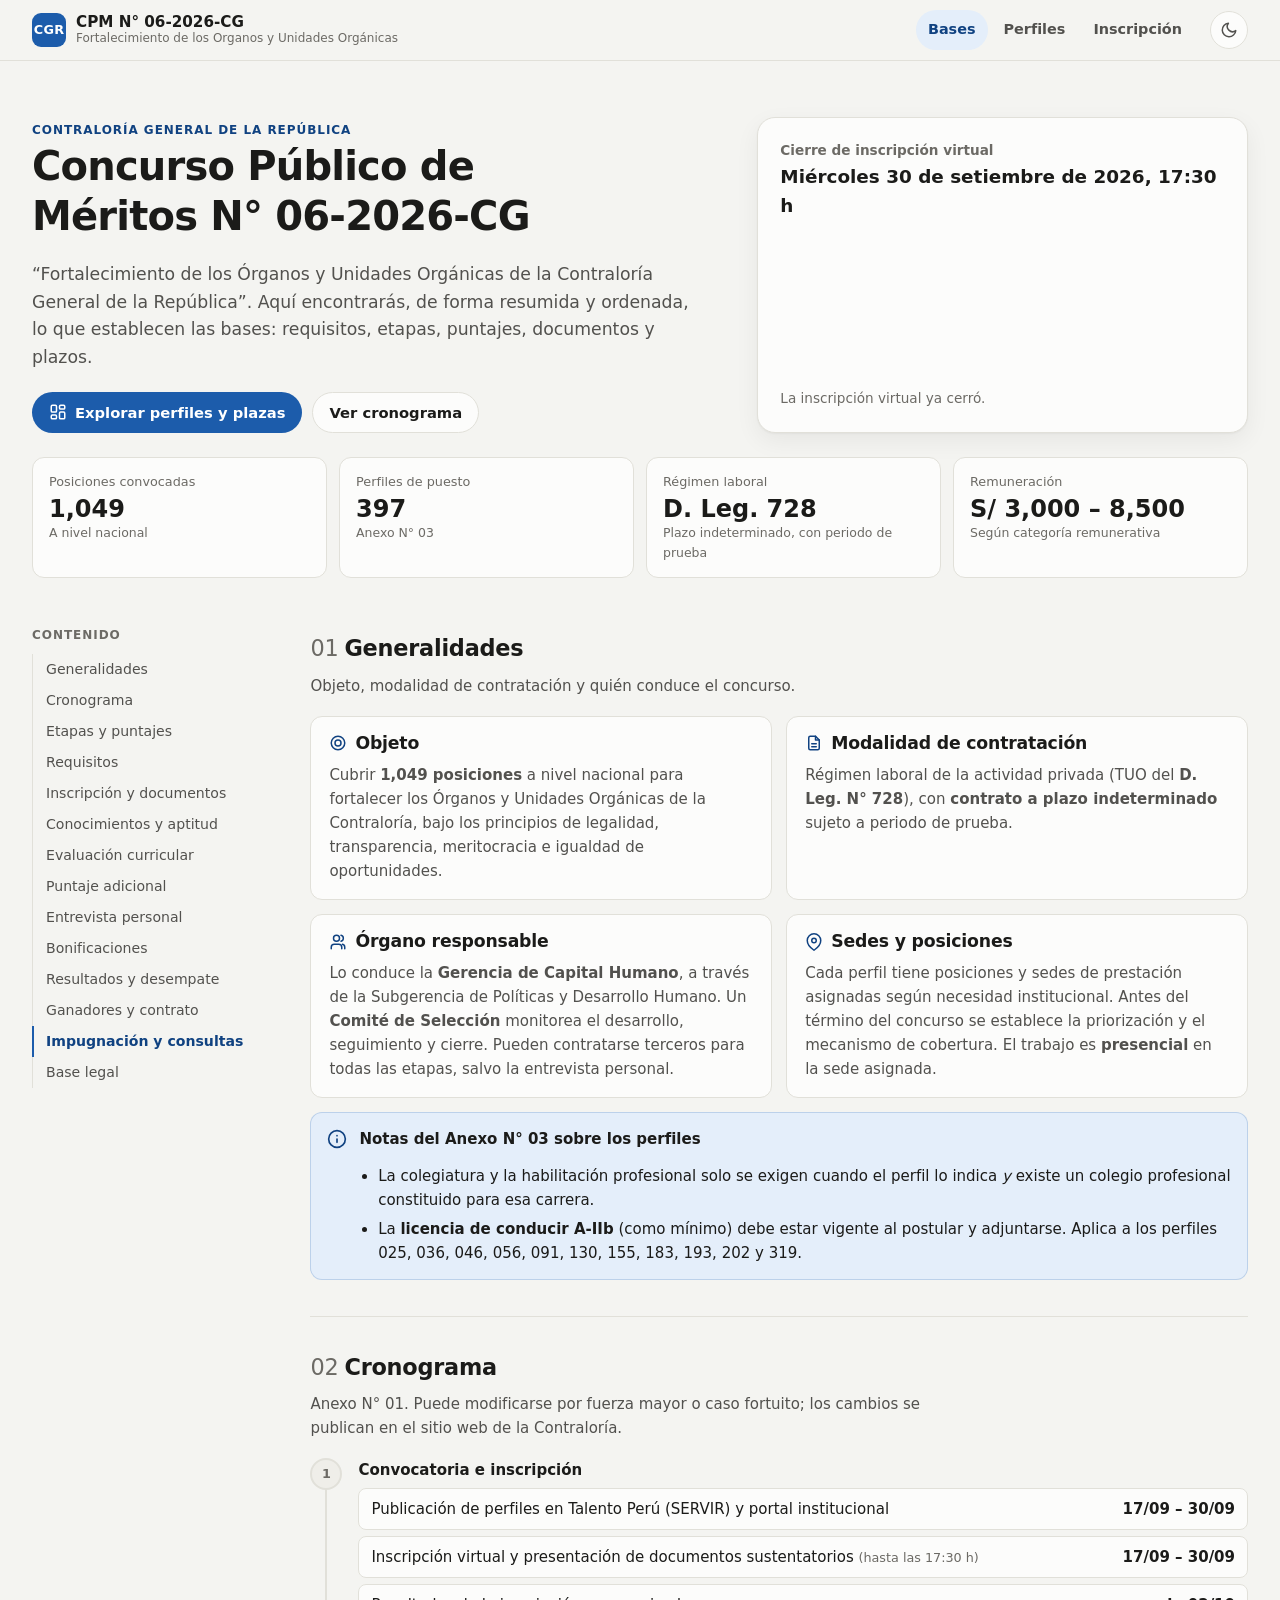
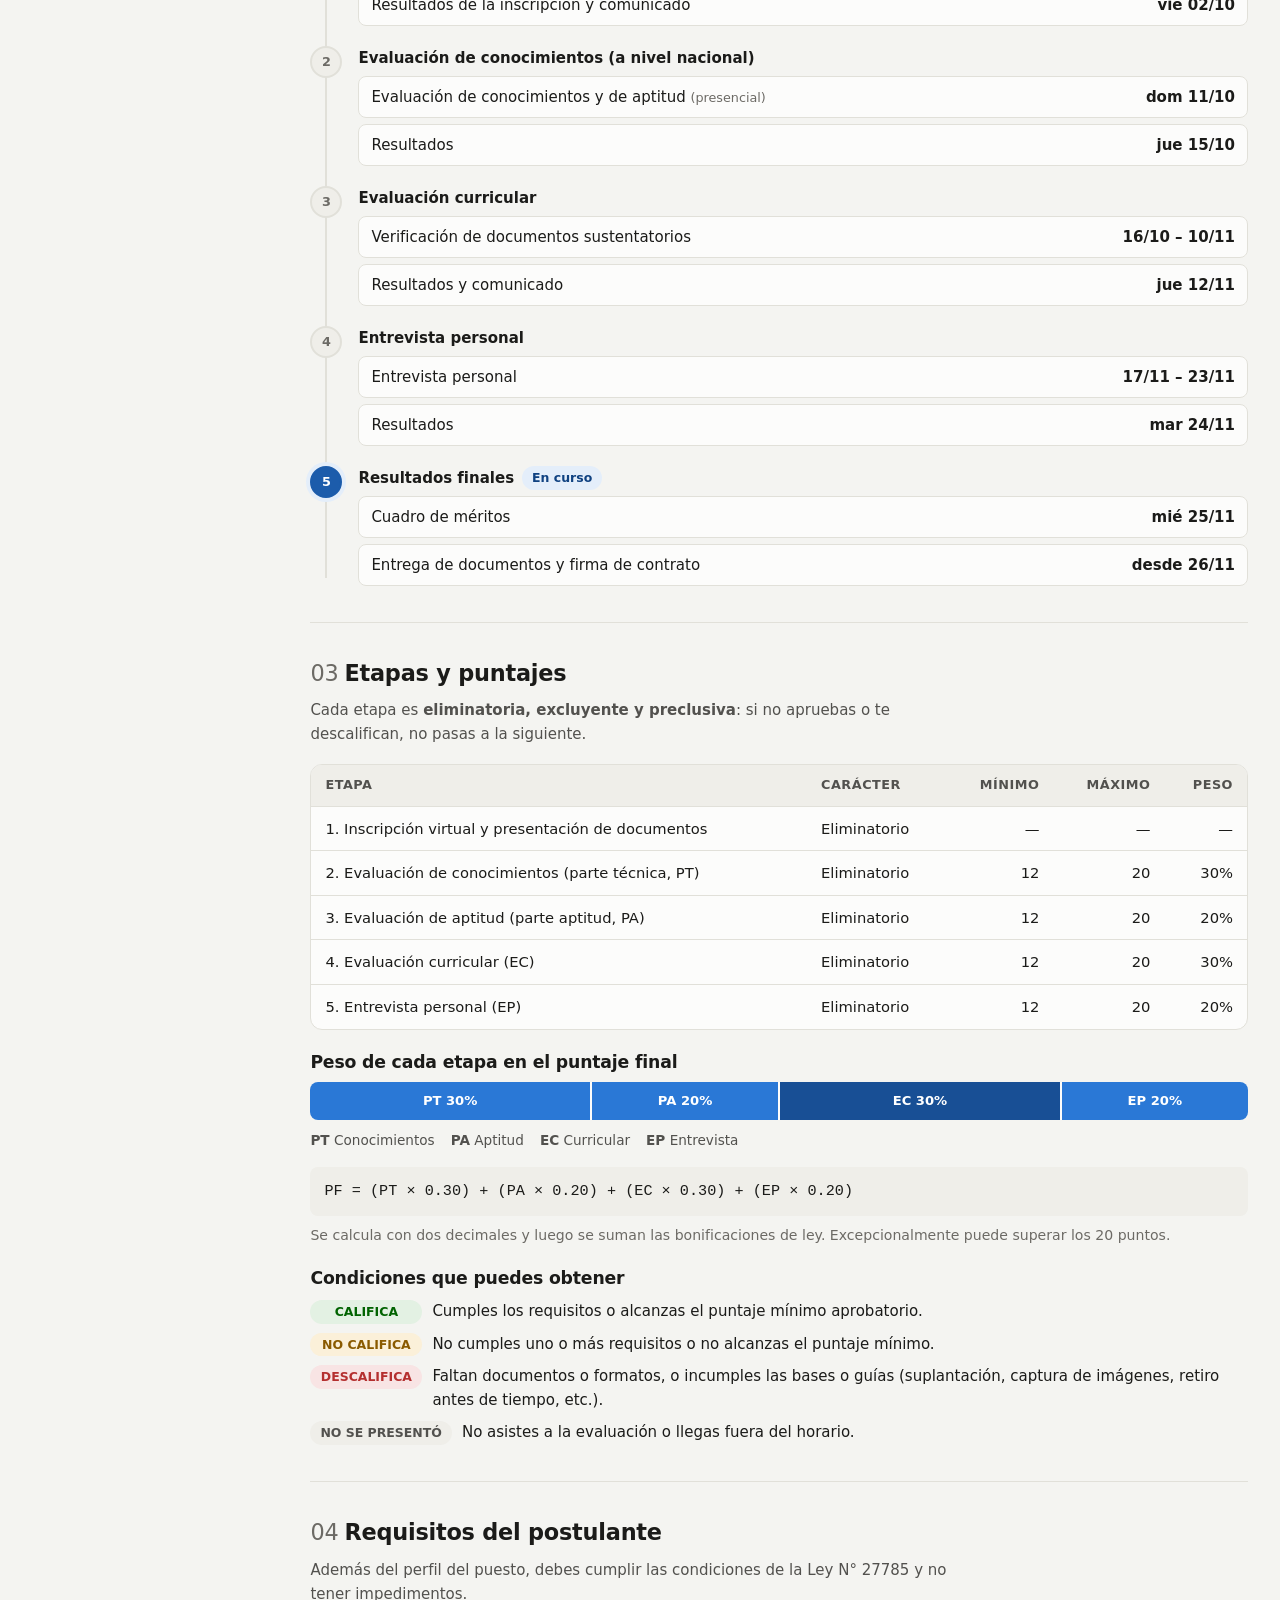
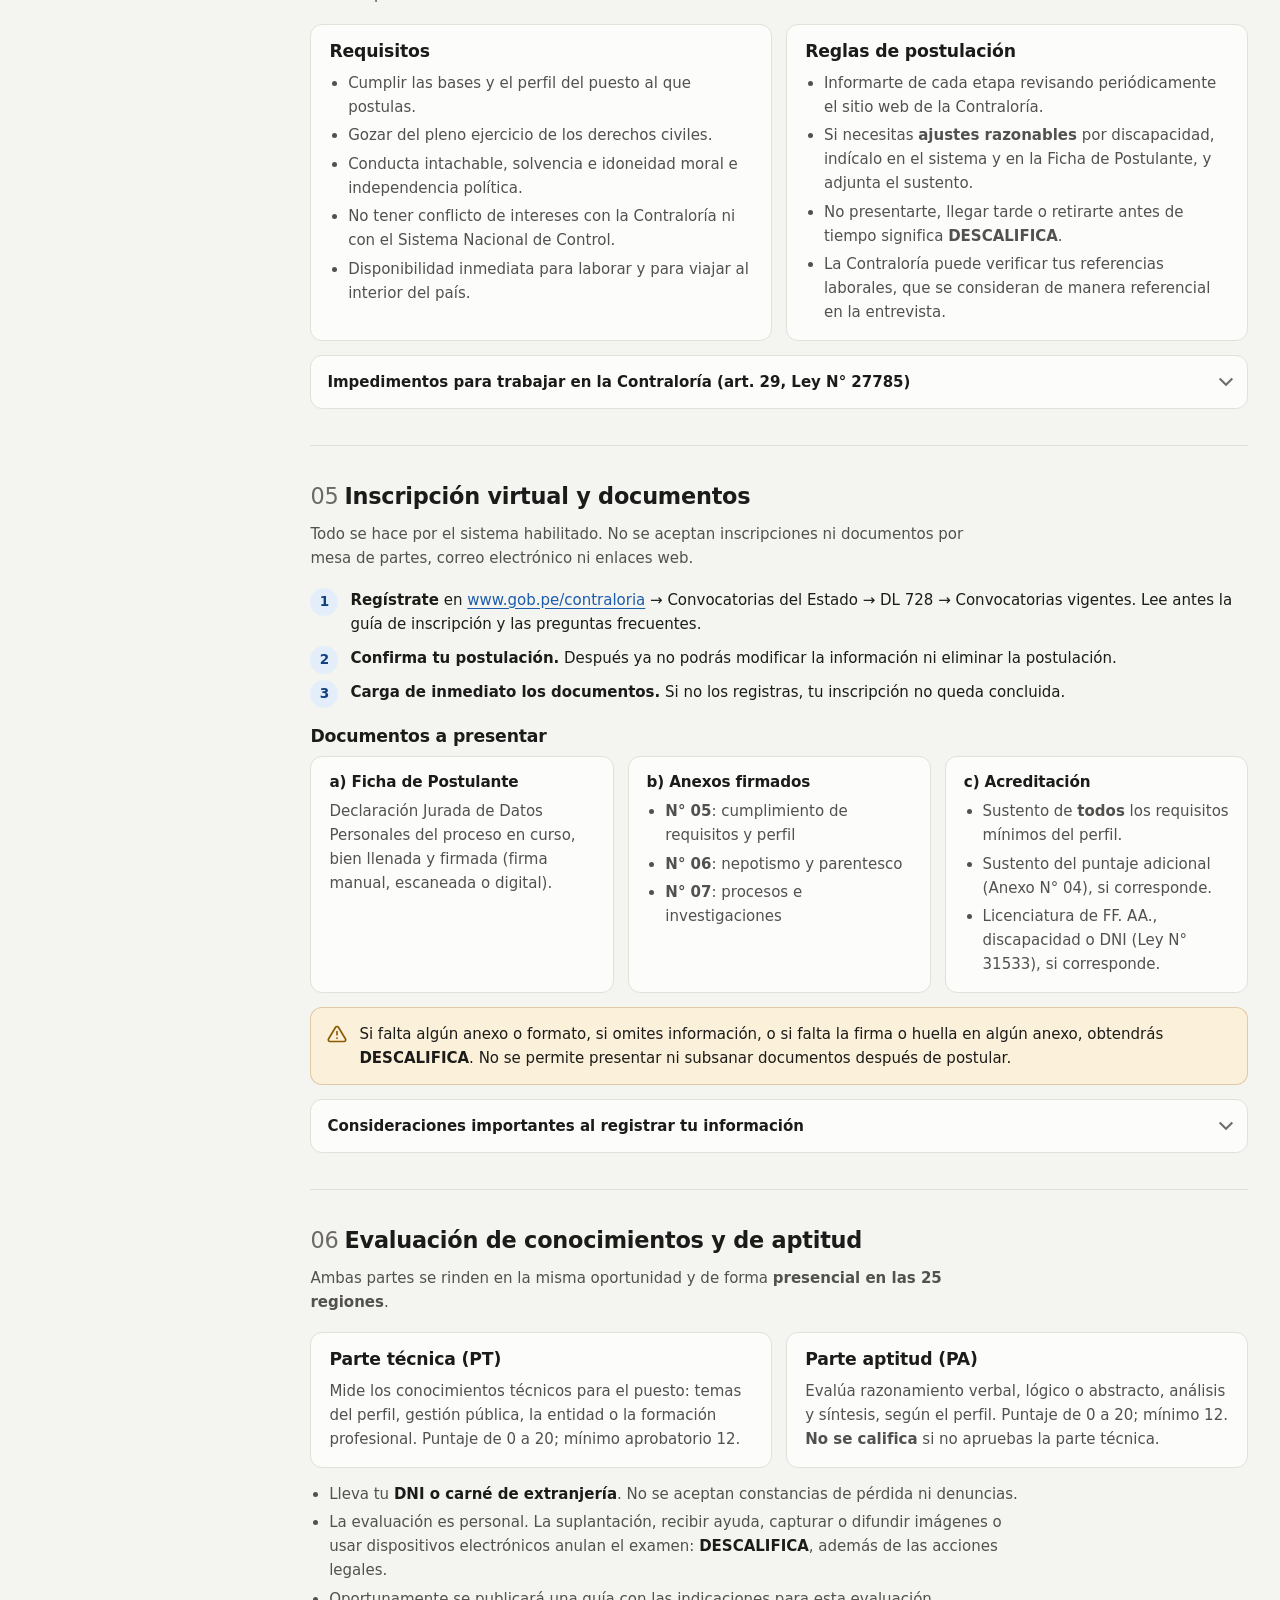
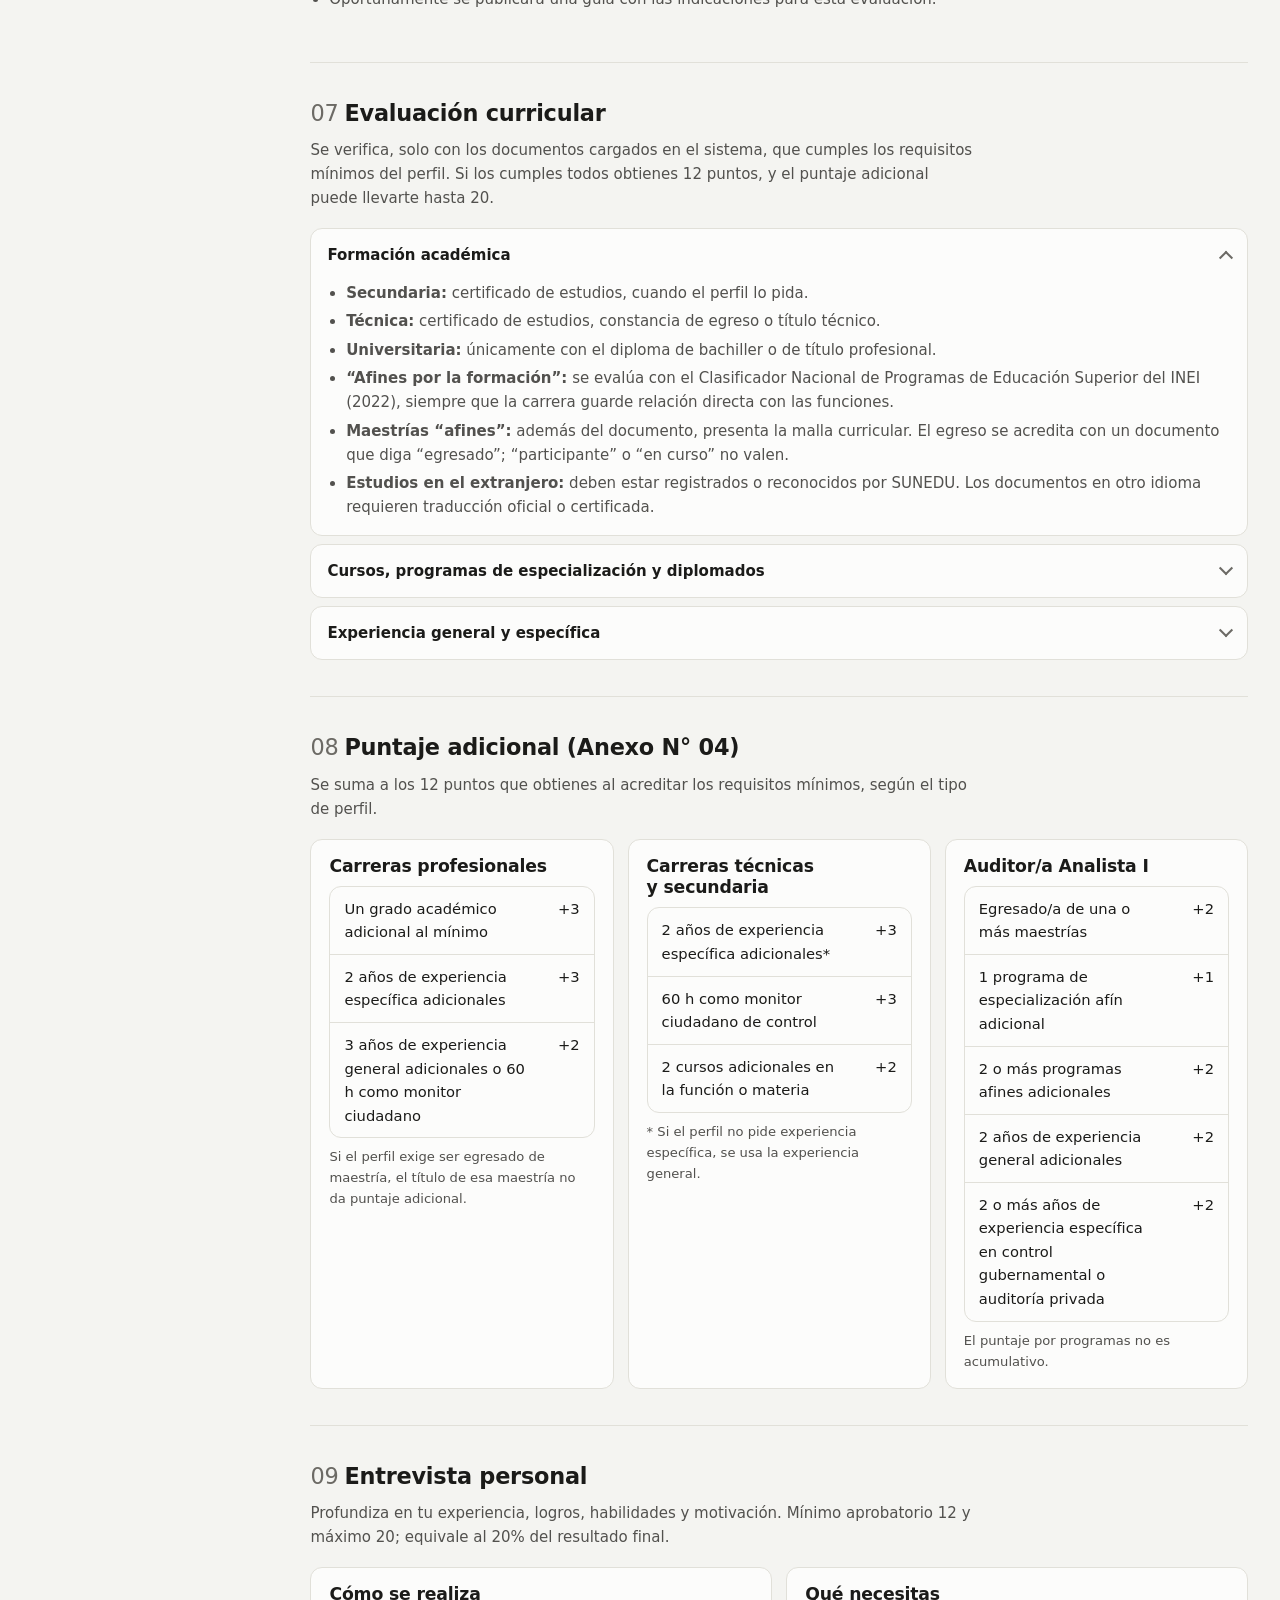
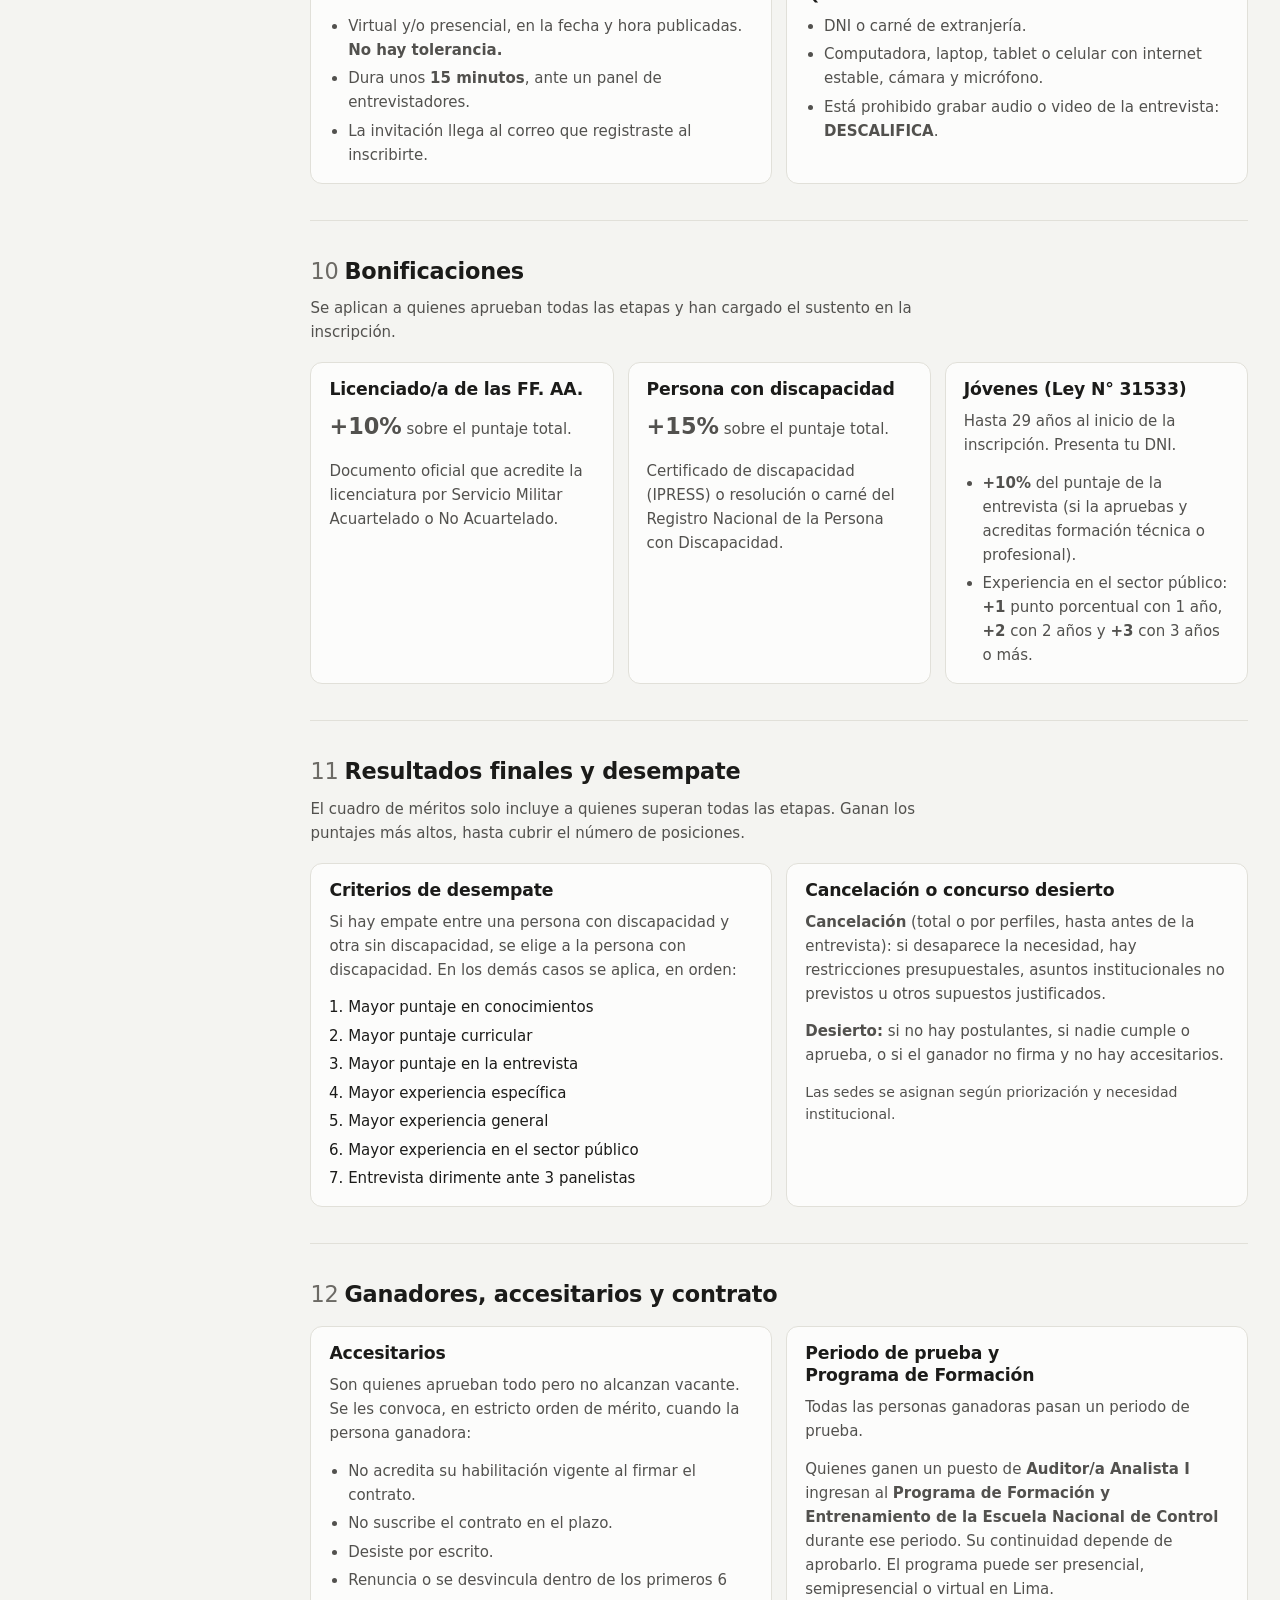
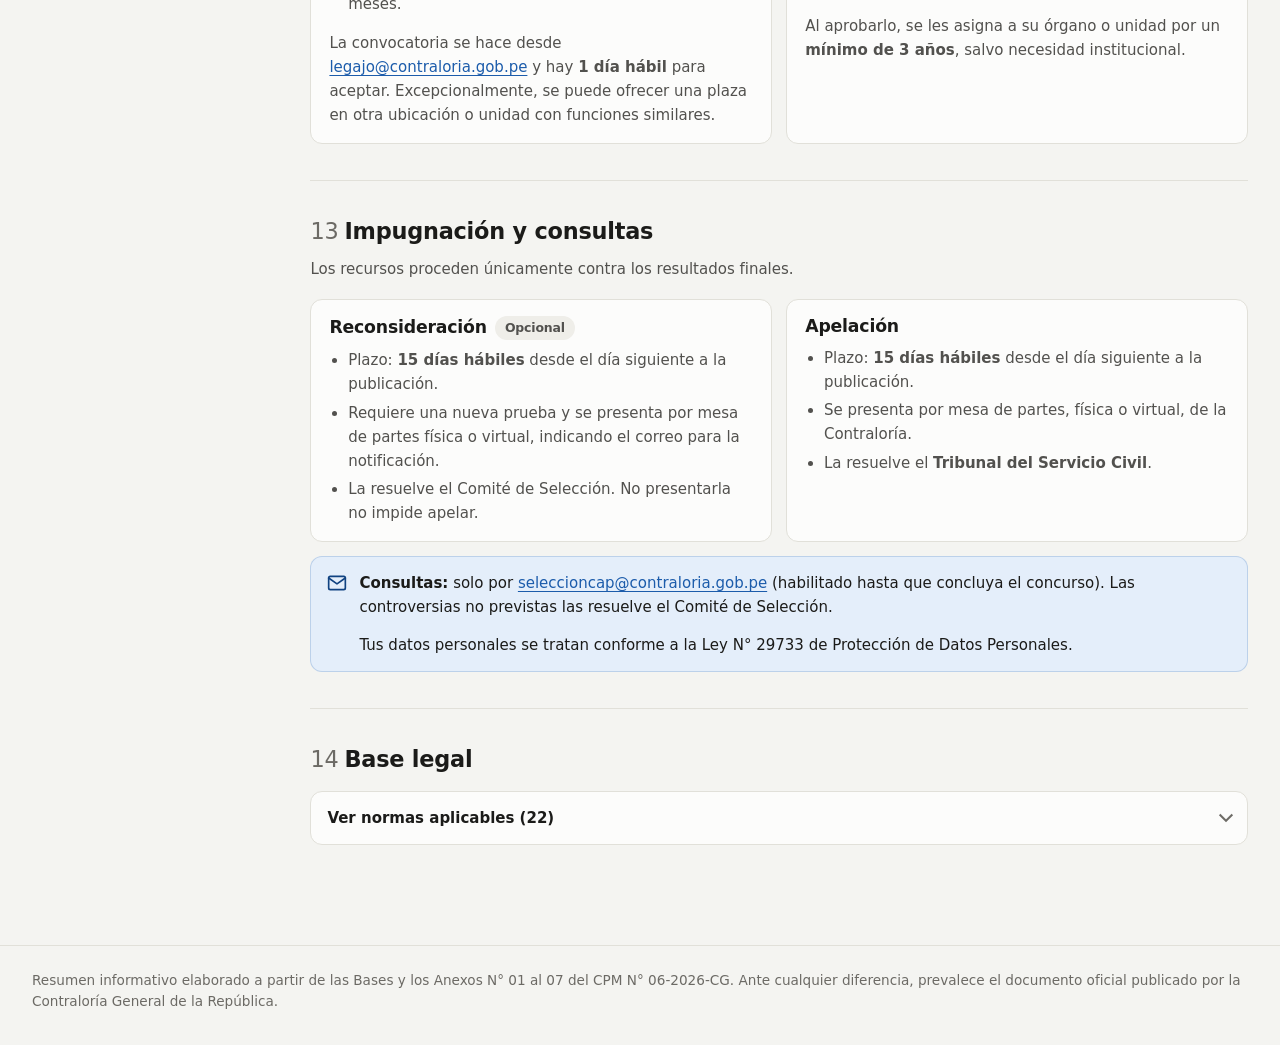
==== index.html @ 2a5e768b "Renombra "Resultados" a "Inscripción" en el menú de navegación Co-Authored-By: Claude Sonnet 4.6 <no" ====
<!DOCTYPE html>
<html lang="es">
<head>
  <meta charset="utf-8">
  <meta name="viewport" content="width=device-width, initial-scale=1">
  <title>Bases · CPM N° 06-2026-CG</title>
  <meta name="description" content="Resumen de las bases del Concurso Público de Méritos N° 06-2026-CG de la Contraloría General de la República.">
  <script src="js/tema.js"></script>
  <link rel="stylesheet" href="css/styles.css">
</head>
<body>

<header class="site-header">
  <div class="site-header__inner">
    <a class="brand" href="index.html">
      <span class="brand__mark" aria-hidden="true">CGR</span>
      <span class="brand__text">
        <span class="brand__title">CPM N° 06-2026-CG</span>
        <span class="brand__sub">Fortalecimiento de los Órganos y Unidades Orgánicas</span>
      </span>
    </a>
    <nav class="nav" aria-label="Principal">
      <a class="nav__link" href="index.html" aria-current="page">Bases</a>
      <a class="nav__link" href="dashboard.html">Perfiles</a>
      <a class="nav__link" href="resultados.html">Inscripción</a>
    </nav>
    <button class="icon-btn" id="theme-toggle" type="button" aria-label="Cambiar tema"></button>
  </div>
</header>

<main>
  <!-- ============ HERO ============ -->
  <section class="hero container">
    <div class="hero__grid">
      <div>
        <span class="eyebrow">Contraloría General de la República</span>
        <h1>Concurso Público de Méritos N° 06-2026-CG</h1>
        <p class="hero__lead">
          “Fortalecimiento de los Órganos y Unidades Orgánicas de la Contraloría General de la República”.
          Aquí encontrarás, de forma resumida y ordenada, lo que establecen las bases: requisitos, etapas,
          puntajes, documentos y plazos.
        </p>
        <div class="hero__actions">
          <a class="btn btn--primary" href="dashboard.html">
            <svg viewBox="0 0 24 24" fill="none" stroke="currentColor" stroke-width="2" stroke-linecap="round" stroke-linejoin="round" aria-hidden="true"><rect x="3" y="3" width="7" height="9" rx="1.5"/><rect x="14" y="3" width="7" height="5" rx="1.5"/><rect x="14" y="12" width="7" height="9" rx="1.5"/><rect x="3" y="16" width="7" height="5" rx="1.5"/></svg>
            Explorar perfiles y plazas
          </a>
          <a class="btn btn--ghost" href="#cronograma">Ver cronograma</a>
        </div>
      </div>

      <aside class="deadline" aria-labelledby="deadline-title">
        <div>
          <div class="deadline__label" id="deadline-title">Cierre de inscripción virtual</div>
          <div class="deadline__date">Miércoles 30 de setiembre de 2026, 17:30 h</div>
        </div>
        <div class="countdown" id="countdown" aria-live="off">
          <div class="countdown__cell"><span class="countdown__value" data-unit="d">–</span><span class="countdown__unit">días</span></div>
          <div class="countdown__cell"><span class="countdown__value" data-unit="h">–</span><span class="countdown__unit">horas</span></div>
          <div class="countdown__cell"><span class="countdown__value" data-unit="m">–</span><span class="countdown__unit">min</span></div>
          <div class="countdown__cell"><span class="countdown__value" data-unit="s">–</span><span class="countdown__unit">seg</span></div>
        </div>
        <p class="muted" id="countdown-status" style="margin:0;font-size:.85rem">
          Inscripción solo por <a href="https://www.gob.pe/contraloria" target="_blank" rel="noopener">www.gob.pe/contraloria</a> → Convocatorias del Estado → DL 728 → Convocatorias vigentes.
        </p>
      </aside>
    </div>

    <div class="kpis">
      <div class="kpi"><div class="kpi__label">Posiciones convocadas</div><div class="kpi__value">1,049</div><div class="kpi__hint">A nivel nacional</div></div>
      <div class="kpi"><div class="kpi__label">Perfiles de puesto</div><div class="kpi__value">397</div><div class="kpi__hint">Anexo N° 03</div></div>
      <div class="kpi"><div class="kpi__label">Régimen laboral</div><div class="kpi__value">D. Leg. 728</div><div class="kpi__hint">Plazo indeterminado, con periodo de prueba</div></div>
      <div class="kpi"><div class="kpi__label">Remuneración</div><div class="kpi__value">S/ 3,000 – 8,500</div><div class="kpi__hint">Según categoría remunerativa</div></div>
    </div>
  </section>

  <!-- ============ DOCUMENTO ============ -->
  <div class="container doc-layout">
    <nav class="toc" aria-label="Contenido de las bases">
      <div class="toc__title">Contenido</div>
      <ol>
        <li><a href="#generalidades">Generalidades</a></li>
        <li><a href="#cronograma">Cronograma</a></li>
        <li><a href="#etapas">Etapas y puntajes</a></li>
        <li><a href="#requisitos">Requisitos</a></li>
        <li><a href="#inscripcion">Inscripción y documentos</a></li>
        <li><a href="#conocimientos">Conocimientos y aptitud</a></li>
        <li><a href="#curricular">Evaluación curricular</a></li>
        <li><a href="#puntaje-adicional">Puntaje adicional</a></li>
        <li><a href="#entrevista">Entrevista personal</a></li>
        <li><a href="#bonificaciones">Bonificaciones</a></li>
        <li><a href="#resultados">Resultados y desempate</a></li>
        <li><a href="#ganadores">Ganadores y contrato</a></li>
        <li><a href="#impugnacion">Impugnación y consultas</a></li>
        <li><a href="#base-legal">Base legal</a></li>
      </ol>
    </nav>

    <div class="doc">

      <!-- Generalidades -->
      <section class="doc-section" id="generalidades">
        <header>
          <h2><span class="section-num">01</span>Generalidades</h2>
          <p>Objeto, modalidad de contratación y quién conduce el concurso.</p>
        </header>
        <div class="grid-2">
          <div class="info-card">
            <h3><svg viewBox="0 0 24 24" fill="none" stroke="currentColor" stroke-width="2" stroke-linecap="round" stroke-linejoin="round" aria-hidden="true"><circle cx="12" cy="12" r="9"/><circle cx="12" cy="12" r="4"/></svg>Objeto</h3>
            <p>Cubrir <strong>1,049 posiciones</strong> a nivel nacional para fortalecer los Órganos y Unidades Orgánicas de la Contraloría, bajo los principios de legalidad, transparencia, meritocracia e igualdad de oportunidades.</p>
          </div>
          <div class="info-card">
            <h3><svg viewBox="0 0 24 24" fill="none" stroke="currentColor" stroke-width="2" stroke-linecap="round" stroke-linejoin="round" aria-hidden="true"><path d="M14 3H7a2 2 0 0 0-2 2v14a2 2 0 0 0 2 2h10a2 2 0 0 0 2-2V8z"/><path d="M14 3v5h5M9 13h6M9 17h6"/></svg>Modalidad de contratación</h3>
            <p>Régimen laboral de la actividad privada (TUO del <strong>D. Leg. N° 728</strong>), con <strong>contrato a plazo indeterminado</strong> sujeto a periodo de prueba.</p>
          </div>
          <div class="info-card">
            <h3><svg viewBox="0 0 24 24" fill="none" stroke="currentColor" stroke-width="2" stroke-linecap="round" stroke-linejoin="round" aria-hidden="true"><path d="M17 21v-2a4 4 0 0 0-4-4H7a4 4 0 0 0-4 4v2"/><circle cx="10" cy="7" r="4"/><path d="M21 21v-2a4 4 0 0 0-3-3.9M16 3.1a4 4 0 0 1 0 7.8"/></svg>Órgano responsable</h3>
            <p>Lo conduce la <strong>Gerencia de Capital Humano</strong>, a través de la Subgerencia de Políticas y Desarrollo Humano. Un <strong>Comité de Selección</strong> monitorea el desarrollo, seguimiento y cierre. Pueden contratarse terceros para todas las etapas, salvo la entrevista personal.</p>
          </div>
          <div class="info-card">
            <h3><svg viewBox="0 0 24 24" fill="none" stroke="currentColor" stroke-width="2" stroke-linecap="round" stroke-linejoin="round" aria-hidden="true"><path d="M21 10c0 7-9 13-9 13S3 17 3 10a9 9 0 0 1 18 0z"/><circle cx="12" cy="10" r="3"/></svg>Sedes y posiciones</h3>
            <p>Cada perfil tiene posiciones y sedes de prestación asignadas según necesidad institucional. Antes del término del concurso se establece la priorización y el mecanismo de cobertura. El trabajo es <strong>presencial</strong> en la sede asignada.</p>
          </div>
        </div>

        <div class="callout" style="margin-top:14px">
          <svg viewBox="0 0 24 24" fill="none" stroke="currentColor" stroke-width="2" stroke-linecap="round" stroke-linejoin="round" aria-hidden="true"><circle cx="12" cy="12" r="10"/><path d="M12 16v-4M12 8h.01"/></svg>
          <div>
            <p><strong>Notas del Anexo N° 03 sobre los perfiles</strong></p>
            <ul>
              <li>La colegiatura y la habilitación profesional solo se exigen cuando el perfil lo indica <em>y</em> existe un colegio profesional constituido para esa carrera.</li>
              <li>La <strong>licencia de conducir A-IIb</strong> (como mínimo) debe estar vigente al postular y adjuntarse. Aplica a los perfiles 025, 036, 046, 056, 091, 130, 155, 183, 193, 202 y 319.</li>
            </ul>
          </div>
        </div>
      </section>

      <!-- Cronograma -->
      <section class="doc-section" id="cronograma">
        <header>
          <h2><span class="section-num">02</span>Cronograma</h2>
          <p>Anexo N° 01. Puede modificarse por fuerza mayor o caso fortuito; los cambios se publican en el sitio web de la Contraloría.</p>
        </header>
        <ol class="timeline">
          <li data-start="2026-09-17" data-end="2026-10-02">
            <span class="timeline__dot" aria-hidden="true">1</span>
            <div class="timeline__title">Convocatoria e inscripción</div>
            <ul class="timeline__items">
              <li><span>Publicación de perfiles en Talento Perú (SERVIR) y portal institucional</span><span class="timeline__date">17/09 – 30/09</span></li>
              <li><span>Inscripción virtual y presentación de documentos sustentatorios <small class="muted">(hasta las 17:30 h)</small></span><span class="timeline__date">17/09 – 30/09</span></li>
              <li><span>Resultados de la inscripción y comunicado</span><span class="timeline__date">vie 02/10</span></li>
            </ul>
          </li>
          <li data-start="2026-10-03" data-end="2026-10-15">
            <span class="timeline__dot" aria-hidden="true">2</span>
            <div class="timeline__title">Evaluación de conocimientos (a nivel nacional)</div>
            <ul class="timeline__items">
              <li><span>Evaluación de conocimientos y de aptitud <small class="muted">(presencial)</small></span><span class="timeline__date">dom 11/10</span></li>
              <li><span>Resultados</span><span class="timeline__date">jue 15/10</span></li>
            </ul>
          </li>
          <li data-start="2026-10-16" data-end="2026-11-12">
            <span class="timeline__dot" aria-hidden="true">3</span>
            <div class="timeline__title">Evaluación curricular</div>
            <ul class="timeline__items">
              <li><span>Verificación de documentos sustentatorios</span><span class="timeline__date">16/10 – 10/11</span></li>
              <li><span>Resultados y comunicado</span><span class="timeline__date">jue 12/11</span></li>
            </ul>
          </li>
          <li data-start="2026-11-13" data-end="2026-11-24">
            <span class="timeline__dot" aria-hidden="true">4</span>
            <div class="timeline__title">Entrevista personal</div>
            <ul class="timeline__items">
              <li><span>Entrevista personal</span><span class="timeline__date">17/11 – 23/11</span></li>
              <li><span>Resultados</span><span class="timeline__date">mar 24/11</span></li>
            </ul>
          </li>
          <li data-start="2026-11-25" data-end="2026-12-31">
            <span class="timeline__dot" aria-hidden="true">5</span>
            <div class="timeline__title">Resultados finales</div>
            <ul class="timeline__items">
              <li><span>Cuadro de méritos</span><span class="timeline__date">mié 25/11</span></li>
              <li><span>Entrega de documentos y firma de contrato</span><span class="timeline__date">desde 26/11</span></li>
            </ul>
          </li>
        </ol>
      </section>

      <!-- Etapas -->
      <section class="doc-section" id="etapas">
        <header>
          <h2><span class="section-num">03</span>Etapas y puntajes</h2>
          <p>Cada etapa es <strong>eliminatoria, excluyente y preclusiva</strong>: si no apruebas o te descalifican, no pasas a la siguiente.</p>
        </header>

        <div class="table-wrap">
          <table>
            <thead>
              <tr><th>Etapa</th><th>Carácter</th><th class="num">Mínimo</th><th class="num">Máximo</th><th class="num">Peso</th></tr>
            </thead>
            <tbody>
              <tr><td>1. Inscripción virtual y presentación de documentos</td><td>Eliminatorio</td><td class="num">—</td><td class="num">—</td><td class="num">—</td></tr>
              <tr><td>2. Evaluación de conocimientos (parte técnica, PT)</td><td>Eliminatorio</td><td class="num">12</td><td class="num">20</td><td class="num">30%</td></tr>
              <tr><td>3. Evaluación de aptitud (parte aptitud, PA)</td><td>Eliminatorio</td><td class="num">12</td><td class="num">20</td><td class="num">20%</td></tr>
              <tr><td>4. Evaluación curricular (EC)</td><td>Eliminatorio</td><td class="num">12</td><td class="num">20</td><td class="num">30%</td></tr>
              <tr><td>5. Entrevista personal (EP)</td><td>Eliminatorio</td><td class="num">12</td><td class="num">20</td><td class="num">20%</td></tr>
            </tbody>
          </table>
        </div>

        <h3 style="margin-top:22px">Peso de cada etapa en el puntaje final</h3>
        <div class="weights" role="img" aria-label="Conocimientos 30%, aptitud 20%, curricular 30%, entrevista 20%">
          <div style="flex:30">PT 30%</div>
          <div style="flex:20">PA 20%</div>
          <div style="flex:30">EC 30%</div>
          <div style="flex:20">EP 20%</div>
        </div>
        <ul class="weights-legend">
          <li><strong>PT</strong> Conocimientos</li>
          <li><strong>PA</strong> Aptitud</li>
          <li><strong>EC</strong> Curricular</li>
          <li><strong>EP</strong> Entrevista</li>
        </ul>
        <div class="formula" aria-label="Fórmula del puntaje final">PF = (PT × 0.30) + (PA × 0.20) + (EC × 0.30) + (EP × 0.20)</div>
        <p class="muted" style="margin-top:8px;font-size:.88rem">Se calcula con dos decimales y luego se suman las bonificaciones de ley. Excepcionalmente puede superar los 20 puntos.</p>

        <h3 style="margin-top:22px">Condiciones que puedes obtener</h3>
        <ul class="status-list">
          <li><span class="tag tag--ok">CALIFICA</span><span>Cumples los requisitos o alcanzas el puntaje mínimo aprobatorio.</span></li>
          <li><span class="tag tag--warn">NO CALIFICA</span><span>No cumples uno o más requisitos o no alcanzas el puntaje mínimo.</span></li>
          <li><span class="tag tag--danger">DESCALIFICA</span><span>Faltan documentos o formatos, o incumples las bases o guías (suplantación, captura de imágenes, retiro antes de tiempo, etc.).</span></li>
          <li><span class="tag">NO SE PRESENTÓ</span><span>No asistes a la evaluación o llegas fuera del horario.</span></li>
        </ul>
      </section>

      <!-- Requisitos -->
      <section class="doc-section" id="requisitos">
        <header>
          <h2><span class="section-num">04</span>Requisitos del postulante</h2>
          <p>Además del perfil del puesto, debes cumplir las condiciones de la Ley N° 27785 y no tener impedimentos.</p>
        </header>

        <div class="grid-2">
          <div class="info-card">
            <h3>Requisitos</h3>
            <ul>
              <li>Cumplir las bases y el perfil del puesto al que postulas.</li>
              <li>Gozar del pleno ejercicio de los derechos civiles.</li>
              <li>Conducta intachable, solvencia e idoneidad moral e independencia política.</li>
              <li>No tener conflicto de intereses con la Contraloría ni con el Sistema Nacional de Control.</li>
              <li>Disponibilidad inmediata para laborar y para viajar al interior del país.</li>
            </ul>
          </div>
          <div class="info-card">
            <h3>Reglas de postulación</h3>
            <ul>
              <li>Informarte de cada etapa revisando periódicamente el sitio web de la Contraloría.</li>
              <li>Si necesitas <strong>ajustes razonables</strong> por discapacidad, indícalo en el sistema y en la Ficha de Postulante, y adjunta el sustento.</li>
              <li>No presentarte, llegar tarde o retirarte antes de tiempo significa <strong>DESCALIFICA</strong>.</li>
              <li>La Contraloría puede verificar tus referencias laborales, que se consideran de manera referencial en la entrevista.</li>
            </ul>
          </div>
        </div>

        <details class="acc" style="margin-top:14px">
          <summary>Impedimentos para trabajar en la Contraloría (art. 29, Ley N° 27785)</summary>
          <div class="acc__body">
            <ul>
              <li>Incapacidad física o mental, grave y permanente, debidamente comprobada.</li>
              <li>Condena por delito doloso, mandato de detención en instrucción por dicha comisión o delito flagrante.</li>
              <li>Haber sido declarado/a en quiebra.</li>
              <li>Destitución por sanción disciplinaria, cese por falta grave o inhabilitación para la función pública.</li>
              <li>Cuentas pendientes de rendición con la Administración Pública o empresas del Estado.</li>
              <li>Juicio pendiente con entidades sujetas a control.</li>
              <li>Haber sido, en los últimos cinco años, Presidente/a de la República, Ministro/a, titular de organismos autónomos o de gobiernos regionales o locales.</li>
              <li>Estar afiliado/a a un partido u organización política, o haber sido candidato/a en los últimos 4 años.</li>
              <li>Ser socio/a, accionista, acreedor/a o deudor/a de empresas con contratos vigentes con el Estado.</li>
              <li>Sentencia firme por terrorismo, apología, trata de personas, proxenetismo, violación de la libertad sexual, tráfico ilícito de drogas o delitos contra la administración pública.</li>
              <li>Estar inscrito/a en el REDAM o en el REDERECI.</li>
              <li>Tener antecedentes policiales, penales o judiciales, o sentencia judicial con calidad de cosa juzgada.</li>
              <li>Estar inhabilitado/a e inscrito/a en el Registro Nacional de Sanciones contra Servidores Civiles (RNSSC), salvo rehabilitación.</li>
              <li>Tener impedimento legal para ser postor/a o contratista del Estado, o para ejercer el cargo convocado.</li>
            </ul>
          </div>
        </details>
      </section>

      <!-- Inscripción -->
      <section class="doc-section" id="inscripcion">
        <header>
          <h2><span class="section-num">05</span>Inscripción virtual y documentos</h2>
          <p>Todo se hace por el sistema habilitado. No se aceptan inscripciones ni documentos por mesa de partes, correo electrónico ni enlaces web.</p>
        </header>

        <ol class="steps">
          <li><strong>Regístrate</strong> en <a href="https://www.gob.pe/contraloria" target="_blank" rel="noopener">www.gob.pe/contraloria</a> → Convocatorias del Estado → DL 728 → Convocatorias vigentes. Lee antes la guía de inscripción y las preguntas frecuentes.</li>
          <li><strong>Confirma tu postulación.</strong> Después ya no podrás modificar la información ni eliminar la postulación.</li>
          <li><strong>Carga de inmediato los documentos.</strong> Si no los registras, tu inscripción no queda concluida.</li>
        </ol>

        <h3 style="margin-top:22px">Documentos a presentar</h3>
        <div class="grid-3">
          <div class="info-card">
            <h4>a) Ficha de Postulante</h4>
            <p>Declaración Jurada de Datos Personales del proceso en curso, bien llenada y firmada (firma manual, escaneada o digital).</p>
          </div>
          <div class="info-card">
            <h4>b) Anexos firmados</h4>
            <ul>
              <li><strong>N° 05</strong>: cumplimiento de requisitos y perfil</li>
              <li><strong>N° 06</strong>: nepotismo y parentesco</li>
              <li><strong>N° 07</strong>: procesos e investigaciones</li>
            </ul>
          </div>
          <div class="info-card">
            <h4>c) Acreditación</h4>
            <ul>
              <li>Sustento de <strong>todos</strong> los requisitos mínimos del perfil.</li>
              <li>Sustento del puntaje adicional (Anexo N° 04), si corresponde.</li>
              <li>Licenciatura de FF. AA., discapacidad o DNI (Ley N° 31533), si corresponde.</li>
            </ul>
          </div>
        </div>

        <div class="callout callout--warn" style="margin-top:14px">
          <svg viewBox="0 0 24 24" fill="none" stroke="currentColor" stroke-width="2" stroke-linecap="round" stroke-linejoin="round" aria-hidden="true"><path d="M10.3 3.9 1.8 18a2 2 0 0 0 1.7 3h17a2 2 0 0 0 1.7-3L13.7 3.9a2 2 0 0 0-3.4 0z"/><path d="M12 9v4M12 17h.01"/></svg>
          <p>Si falta algún anexo o formato, si omites información, o si falta la firma o huella en algún anexo, obtendrás <strong>DESCALIFICA</strong>. No se permite presentar ni subsanar documentos después de postular.</p>
        </div>

        <details class="acc" style="margin-top:14px">
          <summary>Consideraciones importantes al registrar tu información</summary>
          <div class="acc__body">
            <ul>
              <li>Debes cumplir los requisitos mínimos <strong>a la fecha de tu inscripción</strong> y registrar solo información que puedas sustentar con documentos.</li>
              <li><strong>Ofimática e idiomas</strong> no requieren documentos, pero debes <strong>declarar</strong> que los cumples en la Ficha; si no lo haces, obtendrás NO CALIFICA.</li>
              <li>En cada experiencia debes <strong>describir las funciones principales</strong>. No se valida si solo pones el nombre del puesto.</li>
              <li>Si el perfil exige colegiatura y habilitación, sube el certificado, la constancia o una captura del portal del colegio con tu nombre o DNI y la habilitación vigente a la fecha de inscripción.</li>
              <li>No se aceptan declaraciones juradas en reemplazo de los documentos que acreditan el perfil.</li>
              <li>La Ficha tiene carácter de declaración jurada y está sujeta a fiscalización posterior. La información falsa o incompleta conlleva la exclusión.</li>
              <li>Para incidencias técnicas, escribe a <a href="mailto:seleccioncap@contraloria.gob.pe">seleccioncap@contraloria.gob.pe</a> dentro del plazo de la etapa, con capturas de pantalla.</li>
            </ul>
          </div>
        </details>
      </section>

      <!-- Conocimientos -->
      <section class="doc-section" id="conocimientos">
        <header>
          <h2><span class="section-num">06</span>Evaluación de conocimientos y de aptitud</h2>
          <p>Ambas partes se rinden en la misma oportunidad y de forma <strong>presencial en las 25 regiones</strong>.</p>
        </header>
        <div class="grid-2">
          <div class="info-card">
            <h3>Parte técnica (PT)</h3>
            <p>Mide los conocimientos técnicos para el puesto: temas del perfil, gestión pública, la entidad o la formación profesional. Puntaje de 0 a 20; mínimo aprobatorio 12.</p>
          </div>
          <div class="info-card">
            <h3>Parte aptitud (PA)</h3>
            <p>Evalúa razonamiento verbal, lógico o abstracto, análisis y síntesis, según el perfil. Puntaje de 0 a 20; mínimo 12. <strong>No se califica</strong> si no apruebas la parte técnica.</p>
          </div>
        </div>
        <ul style="margin-top:14px" class="prose">
          <li>Lleva tu <strong>DNI o carné de extranjería</strong>. No se aceptan constancias de pérdida ni denuncias.</li>
          <li>La evaluación es personal. La suplantación, recibir ayuda, capturar o difundir imágenes o usar dispositivos electrónicos anulan el examen: <strong>DESCALIFICA</strong>, además de las acciones legales.</li>
          <li>Oportunamente se publicará una guía con las indicaciones para esta evaluación.</li>
        </ul>
      </section>

      <!-- Curricular -->
      <section class="doc-section" id="curricular">
        <header>
          <h2><span class="section-num">07</span>Evaluación curricular</h2>
          <p>Se verifica, solo con los documentos cargados en el sistema, que cumples los requisitos mínimos del perfil. Si los cumples todos obtienes 12 puntos, y el puntaje adicional puede llevarte hasta 20.</p>
        </header>

        <div style="margin-top:14px">
          <details class="acc" open>
            <summary>Formación académica</summary>
            <div class="acc__body">
              <ul>
                <li><strong>Secundaria:</strong> certificado de estudios, cuando el perfil lo pida.</li>
                <li><strong>Técnica:</strong> certificado de estudios, constancia de egreso o título técnico.</li>
                <li><strong>Universitaria:</strong> únicamente con el diploma de bachiller o de título profesional.</li>
                <li><strong>“Afines por la formación”:</strong> se evalúa con el Clasificador Nacional de Programas de Educación Superior del INEI (2022), siempre que la carrera guarde relación directa con las funciones.</li>
                <li><strong>Maestrías “afines”:</strong> además del documento, presenta la malla curricular. El egreso se acredita con un documento que diga “egresado”; “participante” o “en curso” no valen.</li>
                <li><strong>Estudios en el extranjero:</strong> deben estar registrados o reconocidos por SUNEDU. Los documentos en otro idioma requieren traducción oficial o certificada.</li>
              </ul>
            </div>
          </details>
          <details class="acc">
            <summary>Cursos, programas de especialización y diplomados</summary>
            <div class="acc__body">
              <ul>
                <li><strong>Cursos</strong> (talleres, seminarios, conferencias, etc.): se acreditan con certificado o constancia. Si se pide un mínimo de horas, el documento debe indicarlas.</li>
                <li><strong>Programas de especialización y diplomados:</strong> mínimo <strong>90 horas</strong>, u <strong>80 horas</strong> si los organiza el ente rector. Si el certificado no indica las horas, adjunta un documento de la institución que las acredite.</li>
                <li>Para los “cursos de especialización”, adjunta el certificado de notas, el sílabo o la malla.</li>
                <li>Los posgrados culminados y la segunda especialidad pueden valer como programa de especialización, pero no se cuentan dos veces.</li>
                <li>“Afines” incluye cursos con otro nombre pero con contenido similar.</li>
              </ul>
            </div>
          </details>
          <details class="acc">
            <summary>Experiencia general y específica</summary>
            <div class="acc__body">
              <ul>
                <li><strong>General:</strong> tiempo total de experiencia laboral, en el sector público o privado. Se acredita con certificados o constancias de trabajo, boletas, resoluciones de designación <em>y</em> cese, o conformidades o constancias de servicio con fechas.</li>
                <li><strong>Locadores o terceros:</strong> conformidades o constancias de prestación con el objeto y las fechas del servicio. Si falta algún dato, adjunta la orden de servicio.</li>
                <li><strong>Si trabajas actualmente:</strong> presenta una constancia que acredite la fecha de inicio, el cargo y que sigues laborando. El contrato solo no basta.</li>
                <li>La experiencia se cuenta <strong>desde la fecha de egreso</strong> (presenta la constancia). Si no la presentas, se cuenta desde la fecha del bachiller o del título.</li>
                <li><strong>Prácticas</strong> (Ley N° 31396): cuentan las preprofesionales de 3 meses a más hasta el egreso, y las profesionales hasta 24 meses. El SECIGRA Derecho con ciclo completo también cuenta.</li>
                <li>Los periodos simultáneos se cuentan una sola vez. Si el perfil solo exige educación básica, vale cualquier experiencia.</li>
                <li><strong>Específica:</strong> forma parte de la general y corresponde a puestos o funciones similares al perfil, así que debes describir tus funciones. En el sector público se aceptan los regímenes D. Leg. 276, 728, 1057 y 1024, Ley 30057, PAC, FAG, entre otros.</li>
              </ul>
            </div>
          </details>
        </div>
      </section>

      <!-- Puntaje adicional -->
      <section class="doc-section" id="puntaje-adicional">
        <header>
          <h2><span class="section-num">08</span>Puntaje adicional (Anexo N° 04)</h2>
          <p>Se suma a los 12 puntos que obtienes al acreditar los requisitos mínimos, según el tipo de perfil.</p>
        </header>

        <div class="grid-3">
          <div class="info-card">
            <h3>Carreras profesionales</h3>
            <div class="table-wrap">
              <table>
                <tbody>
                  <tr><td>Un grado académico adicional al mínimo</td><td class="num">+3</td></tr>
                  <tr><td>2 años de experiencia específica adicionales</td><td class="num">+3</td></tr>
                  <tr><td>3 años de experiencia general adicionales o 60 h como monitor ciudadano</td><td class="num">+2</td></tr>
                </tbody>
              </table>
            </div>
            <p class="muted" style="margin-top:8px;font-size:.82rem">Si el perfil exige ser egresado de maestría, el título de esa maestría no da puntaje adicional.</p>
          </div>
          <div class="info-card">
            <h3>Carreras técnicas y secundaria</h3>
            <div class="table-wrap">
              <table>
                <tbody>
                  <tr><td>2 años de experiencia específica adicionales*</td><td class="num">+3</td></tr>
                  <tr><td>60 h como monitor ciudadano de control</td><td class="num">+3</td></tr>
                  <tr><td>2 cursos adicionales en la función o materia</td><td class="num">+2</td></tr>
                </tbody>
              </table>
            </div>
            <p class="muted" style="margin-top:8px;font-size:.82rem">* Si el perfil no pide experiencia específica, se usa la experiencia general.</p>
          </div>
          <div class="info-card">
            <h3>Auditor/a Analista I</h3>
            <div class="table-wrap">
              <table>
                <tbody>
                  <tr><td>Egresado/a de una o más maestrías</td><td class="num">+2</td></tr>
                  <tr><td>1 programa de especialización afín adicional</td><td class="num">+1</td></tr>
                  <tr><td>2 o más programas afines adicionales</td><td class="num">+2</td></tr>
                  <tr><td>2 años de experiencia general adicionales</td><td class="num">+2</td></tr>
                  <tr><td>2 o más años de experiencia específica en control gubernamental o auditoría privada</td><td class="num">+2</td></tr>
                </tbody>
              </table>
            </div>
            <p class="muted" style="margin-top:8px;font-size:.82rem">El puntaje por programas no es acumulativo.</p>
          </div>
        </div>
      </section>

      <!-- Entrevista -->
      <section class="doc-section" id="entrevista">
        <header>
          <h2><span class="section-num">09</span>Entrevista personal</h2>
          <p>Profundiza en tu experiencia, logros, habilidades y motivación. Mínimo aprobatorio 12 y máximo 20; equivale al 20% del resultado final.</p>
        </header>
        <div class="grid-2">
          <div class="info-card">
            <h3>Cómo se realiza</h3>
            <ul>
              <li>Virtual y/o presencial, en la fecha y hora publicadas. <strong>No hay tolerancia.</strong></li>
              <li>Dura unos <strong>15 minutos</strong>, ante un panel de entrevistadores.</li>
              <li>La invitación llega al correo que registraste al inscribirte.</li>
            </ul>
          </div>
          <div class="info-card">
            <h3>Qué necesitas</h3>
            <ul>
              <li>DNI o carné de extranjería.</li>
              <li>Computadora, laptop, tablet o celular con internet estable, cámara y micrófono.</li>
              <li>Está prohibido grabar audio o video de la entrevista: <strong>DESCALIFICA</strong>.</li>
            </ul>
          </div>
        </div>
      </section>

      <!-- Bonificaciones -->
      <section class="doc-section" id="bonificaciones">
        <header>
          <h2><span class="section-num">10</span>Bonificaciones</h2>
          <p>Se aplican a quienes aprueban todas las etapas y han cargado el sustento en la inscripción.</p>
        </header>
        <div class="grid-3">
          <div class="info-card">
            <h3>Licenciado/a de las FF. AA.</h3>
            <p><strong style="font-size:1.4rem">+10%</strong> sobre el puntaje total.</p>
            <p>Documento oficial que acredite la licenciatura por Servicio Militar Acuartelado o No Acuartelado.</p>
          </div>
          <div class="info-card">
            <h3>Persona con discapacidad</h3>
            <p><strong style="font-size:1.4rem">+15%</strong> sobre el puntaje total.</p>
            <p>Certificado de discapacidad (IPRESS) o resolución o carné del Registro Nacional de la Persona con Discapacidad.</p>
          </div>
          <div class="info-card">
            <h3>Jóvenes (Ley N° 31533)</h3>
            <p>Hasta 29 años al inicio de la inscripción. Presenta tu DNI.</p>
            <ul>
              <li><strong>+10%</strong> del puntaje de la entrevista (si la apruebas y acreditas formación técnica o profesional).</li>
              <li>Experiencia en el sector público: <strong>+1</strong> punto porcentual con 1 año, <strong>+2</strong> con 2 años y <strong>+3</strong> con 3 años o más.</li>
            </ul>
          </div>
        </div>
      </section>

      <!-- Resultados -->
      <section class="doc-section" id="resultados">
        <header>
          <h2><span class="section-num">11</span>Resultados finales y desempate</h2>
          <p>El cuadro de méritos solo incluye a quienes superan todas las etapas. Ganan los puntajes más altos, hasta cubrir el número de posiciones.</p>
        </header>
        <div class="grid-2">
          <div class="info-card">
            <h3>Criterios de desempate</h3>
            <p>Si hay empate entre una persona con discapacidad y otra sin discapacidad, se elige a la persona con discapacidad. En los demás casos se aplica, en orden:</p>
            <ol>
              <li>Mayor puntaje en conocimientos</li>
              <li>Mayor puntaje curricular</li>
              <li>Mayor puntaje en la entrevista</li>
              <li>Mayor experiencia específica</li>
              <li>Mayor experiencia general</li>
              <li>Mayor experiencia en el sector público</li>
              <li>Entrevista dirimente ante 3 panelistas</li>
            </ol>
          </div>
          <div class="info-card">
            <h3>Cancelación o concurso desierto</h3>
            <p><strong>Cancelación</strong> (total o por perfiles, hasta antes de la entrevista): si desaparece la necesidad, hay restricciones presupuestales, asuntos institucionales no previstos u otros supuestos justificados.</p>
            <p><strong>Desierto:</strong> si no hay postulantes, si nadie cumple o aprueba, o si el ganador no firma y no hay accesitarios.</p>
            <p class="muted" style="font-size:.88rem">Las sedes se asignan según priorización y necesidad institucional.</p>
          </div>
        </div>
      </section>

      <!-- Ganadores -->
      <section class="doc-section" id="ganadores">
        <header>
          <h2><span class="section-num">12</span>Ganadores, accesitarios y contrato</h2>
        </header>
        <div class="grid-2">
          <div class="info-card">
            <h3>Accesitarios</h3>
            <p>Son quienes aprueban todo pero no alcanzan vacante. Se les convoca, en estricto orden de mérito, cuando la persona ganadora:</p>
            <ul>
              <li>No acredita su habilitación vigente al firmar el contrato.</li>
              <li>No suscribe el contrato en el plazo.</li>
              <li>Desiste por escrito.</li>
              <li>Renuncia o se desvincula dentro de los primeros 6 meses.</li>
            </ul>
            <p>La convocatoria se hace desde <a href="mailto:legajo@contraloria.gob.pe">legajo@contraloria.gob.pe</a> y hay <strong>1 día hábil</strong> para aceptar. Excepcionalmente, se puede ofrecer una plaza en otra ubicación o unidad con funciones similares.</p>
          </div>
          <div class="info-card">
            <h3>Periodo de prueba y Programa de Formación</h3>
            <p>Todas las personas ganadoras pasan un periodo de prueba.</p>
            <p>Quienes ganen un puesto de <strong>Auditor/a Analista I</strong> ingresan al <strong>Programa de Formación y Entrenamiento de la Escuela Nacional de Control</strong> durante ese periodo. Su continuidad depende de aprobarlo. El programa puede ser presencial, semipresencial o virtual en Lima.</p>
            <p>Al aprobarlo, se les asigna a su órgano o unidad por un <strong>mínimo de 3 años</strong>, salvo necesidad institucional.</p>
          </div>
        </div>
      </section>

      <!-- Impugnación -->
      <section class="doc-section" id="impugnacion">
        <header>
          <h2><span class="section-num">13</span>Impugnación y consultas</h2>
          <p>Los recursos proceden únicamente contra los resultados finales.</p>
        </header>
        <div class="grid-2">
          <div class="info-card">
            <h3>Reconsideración <span class="tag">Opcional</span></h3>
            <ul>
              <li>Plazo: <strong>15 días hábiles</strong> desde el día siguiente a la publicación.</li>
              <li>Requiere una nueva prueba y se presenta por mesa de partes física o virtual, indicando el correo para la notificación.</li>
              <li>La resuelve el Comité de Selección. No presentarla no impide apelar.</li>
            </ul>
          </div>
          <div class="info-card">
            <h3>Apelación</h3>
            <ul>
              <li>Plazo: <strong>15 días hábiles</strong> desde el día siguiente a la publicación.</li>
              <li>Se presenta por mesa de partes, física o virtual, de la Contraloría.</li>
              <li>La resuelve el <strong>Tribunal del Servicio Civil</strong>.</li>
            </ul>
          </div>
        </div>
        <div class="callout" style="margin-top:14px">
          <svg viewBox="0 0 24 24" fill="none" stroke="currentColor" stroke-width="2" stroke-linecap="round" stroke-linejoin="round" aria-hidden="true"><rect x="2" y="4" width="20" height="16" rx="2"/><path d="m22 6-10 7L2 6"/></svg>
          <div>
            <p><strong>Consultas:</strong> solo por <a href="mailto:seleccioncap@contraloria.gob.pe">seleccioncap@contraloria.gob.pe</a> (habilitado hasta que concluya el concurso). Las controversias no previstas las resuelve el Comité de Selección.</p>
            <p>Tus datos personales se tratan conforme a la Ley N° 29733 de Protección de Datos Personales.</p>
          </div>
        </div>
      </section>

      <!-- Base legal -->
      <section class="doc-section" id="base-legal">
        <header>
          <h2><span class="section-num">14</span>Base legal</h2>
        </header>
        <details class="acc">
          <summary>Ver normas aplicables (22)</summary>
          <div class="acc__body">
            <ul>
              <li>Ley N° 28175, Ley Marco del Empleo Público.</li>
              <li>Ley N° 27785, Ley Orgánica del Sistema Nacional de Control y de la Contraloría General de la República.</li>
              <li>Ley N° 30742, Ley de Fortalecimiento de la Contraloría General de la República y del Sistema Nacional de Control.</li>
              <li>Ley N° 32513, Ley de Presupuesto del Sector Público para el Año Fiscal 2026.</li>
              <li>TUO de la Ley N° 27444, Ley del Procedimiento Administrativo General (D. S. N° 006-2026-JUS).</li>
              <li>TUO del D. Leg. N° 728, Ley de Productividad y Competitividad Laboral (D. S. N° 003-97-TR).</li>
              <li>Ley N° 31396, que reconoce las prácticas preprofesionales y profesionales como experiencia laboral.</li>
              <li>D. Leg. N° 1401, régimen especial de modalidades formativas en el sector público, y su Reglamento (D. S. N° 083-2019-PCM).</li>
              <li>Ley N° 31564, de prevención y mitigación del conflicto de intereses.</li>
              <li>Ley N° 30794, requisito de no tener condena por terrorismo y otros delitos.</li>
              <li>Ley N° 26771 y modificatorias, prohibición por parentesco, y su Reglamento (D. S. N° 021-2000-PCM).</li>
              <li>Ley N° 30353, Registro de Deudores de Reparaciones Civiles (REDERECI), y su Reglamento.</li>
              <li>Ley N° 28970, Registro de Deudores Alimentarios Morosos (REDAM), y su Reglamento.</li>
              <li>Ley N° 29973, Ley General de la Persona con Discapacidad, y su Reglamento.</li>
              <li>Ley N° 29733, Ley de Protección de Datos Personales, y su Reglamento.</li>
              <li>Ley N° 31533, que promueve el empleo de jóvenes técnicos y profesionales en el sector público, y su Reglamento.</li>
              <li>R. P. E. N° 061-2010-SERVIR/PE, sobre procesos de selección (modificada por R. P. E. N° 330-2017-SERVIR/PE).</li>
              <li>R. P. E. N° 140-2019-SERVIR-PE, lineamientos de ajustes razonables para personas con discapacidad.</li>
              <li>D. S. N° 185-2021-PCM, que crea la Plataforma de Debida Diligencia del Sector Público.</li>
              <li>Ley N° 32069, Ley General de Contrataciones Públicas.</li>
              <li>Demás disposiciones aplicables a los procesos de selección de personal en entidades públicas.</li>
            </ul>
          </div>
        </details>
      </section>

    </div>
  </div>
</main>

<footer class="site-footer">
  <div class="container">
    Resumen informativo elaborado a partir de las Bases y los Anexos N° 01 al 07 del CPM N° 06-2026-CG.
    Ante cualquier diferencia, prevalece el documento oficial publicado por la Contraloría General de la República.
  </div>
</footer>

<script src="js/bases.js"></script>
</body>
</html>
---- css/styles.css ----
/* ==========================================================================
   CPM N° 06-2026-CG · Estilos compartidos (bases + dashboard)
   ========================================================================== */

/* ---------- Tokens ---------- */
:root {
  color-scheme: light;
  --bg: #f4f4f1;
  --surface: #fcfcfb;
  --surface-2: #efeee9;
  --surface-3: #e7e6e0;
  --ink: #1b1b19;
  --ink-2: #52514e;
  --muted: #6c6a65;
  --line: #e1e0d9;
  --line-strong: #c3c2b7;
  --accent: #1c5cab;
  --accent-hover: #184f95;
  --accent-soft: #e4eefa;
  --accent-ink: #104281;
  --on-accent: #ffffff;
  --bar: #2a78d6;
  --bar-track: #e9e8e2;
  --ok: #006300;
  --ok-soft: #e3f1e3;
  --warn: #8a5a00;
  --warn-soft: #fbf0d9;
  --danger: #b42f2f;
  --danger-soft: #f8e4e4;
  --shadow-sm: 0 1px 2px rgba(20, 20, 18, 0.05);
  --shadow: 0 1px 2px rgba(20, 20, 18, 0.04), 0 8px 24px rgba(20, 20, 18, 0.06);
  --radius-sm: 8px;
  --radius: 12px;
  --radius-lg: 18px;
  --font: system-ui, -apple-system, "Segoe UI", Roboto, "Helvetica Neue", Arial, sans-serif;
  --header-h: 60px;
  --gutter: clamp(16px, 3vw, 32px);
}

@media (prefers-color-scheme: dark) {
  :root:not([data-theme="light"]) {
    color-scheme: dark;
    --bg: #0f0f0e;
    --surface: #1a1a19;
    --surface-2: #232321;
    --surface-3: #2c2c2a;
    --ink: #f2f1ec;
    --ink-2: #c3c2b7;
    --muted: #9b998f;
    --line: #2c2c2a;
    --line-strong: #3f3f3b;
    --accent: #86b6ef;
    --accent-hover: #9ec5f4;
    --accent-soft: #1a2940;
    --accent-ink: #b7d3f6;
    --on-accent: #0b0b0b;
    --bar: #3987e5;
    --bar-track: #2a2a28;
    --ok: #4cc24c;
    --ok-soft: #16301a;
    --warn: #f0b84a;
    --warn-soft: #3a2d12;
    --danger: #ef7a7a;
    --danger-soft: #3b1c1c;
    --shadow-sm: 0 1px 2px rgba(0, 0, 0, 0.4);
    --shadow: 0 1px 2px rgba(0, 0, 0, 0.3), 0 8px 24px rgba(0, 0, 0, 0.35);
  }
}

:root[data-theme="dark"] {
  color-scheme: dark;
  --bg: #0f0f0e;
  --surface: #1a1a19;
  --surface-2: #232321;
  --surface-3: #2c2c2a;
  --ink: #f2f1ec;
  --ink-2: #c3c2b7;
  --muted: #9b998f;
  --line: #2c2c2a;
  --line-strong: #3f3f3b;
  --accent: #86b6ef;
  --accent-hover: #9ec5f4;
  --accent-soft: #1a2940;
  --accent-ink: #b7d3f6;
  --on-accent: #0b0b0b;
  --bar: #3987e5;
  --bar-track: #2a2a28;
  --ok: #4cc24c;
  --ok-soft: #16301a;
  --warn: #f0b84a;
  --warn-soft: #3a2d12;
  --danger: #ef7a7a;
  --danger-soft: #3b1c1c;
  --shadow-sm: 0 1px 2px rgba(0, 0, 0, 0.4);
  --shadow: 0 1px 2px rgba(0, 0, 0, 0.3), 0 8px 24px rgba(0, 0, 0, 0.35);
}

/* ---------- Base ---------- */
*,
*::before,
*::after { box-sizing: border-box; }

html { scroll-behavior: smooth; scroll-padding-top: calc(var(--header-h) + 16px); }

body {
  margin: 0;
  background: var(--bg);
  color: var(--ink);
  font: 15px/1.6 var(--font);
  -webkit-font-smoothing: antialiased;
  text-rendering: optimizeLegibility;
}

h1, h2, h3, h4 { line-height: 1.25; margin: 0 0 0.5em; font-weight: 650; letter-spacing: -0.01em; text-wrap: balance; }
h1 { font-size: clamp(1.7rem, 1.2rem + 2vw, 2.5rem); letter-spacing: -0.02em; }
h2 { font-size: 1.4rem; }
h3 { font-size: 1.08rem; }
h4 { font-size: 0.95rem; }
p { margin: 0 0 0.9em; }
ul, ol { margin: 0 0 1em; padding-left: 1.25em; }
li + li { margin-top: 0.3em; }
a { color: var(--accent); text-underline-offset: 3px; }
a:hover { color: var(--accent-hover); }
strong { font-weight: 650; }
small { font-size: 0.85em; }
[hidden] { display: none !important; }

:focus-visible { outline: 2px solid var(--accent); outline-offset: 2px; border-radius: 4px; }

.sr-only {
  position: absolute; width: 1px; height: 1px; padding: 0; margin: -1px;
  overflow: hidden; clip: rect(0, 0, 0, 0); white-space: nowrap; border: 0;
}

.muted { color: var(--muted); }
.num { font-variant-numeric: tabular-nums; }

/* ---------- Header ---------- */
.site-header {
  position: sticky; top: 0; z-index: 50;
  background: color-mix(in srgb, var(--bg) 88%, transparent);
  backdrop-filter: saturate(1.4) blur(10px);
  border-bottom: 1px solid var(--line);
}
.site-header__inner {
  height: var(--header-h);
  max-width: 1320px; margin: 0 auto; padding-inline: var(--gutter);
  display: flex; align-items: center; gap: 16px;
}
.brand { display: flex; align-items: center; gap: 10px; color: var(--ink); text-decoration: none; min-width: 0; }
.brand:hover { color: var(--ink); }
.brand__mark {
  width: 34px; height: 34px; border-radius: 9px; flex: none;
  display: grid; place-items: center;
  background: var(--accent); color: var(--on-accent);
  font-weight: 700; font-size: 0.8rem; letter-spacing: 0.02em;
}
.brand__text { display: flex; flex-direction: column; line-height: 1.15; min-width: 0; }
.brand__title { font-weight: 650; font-size: 0.95rem; white-space: nowrap; }
.brand__sub { font-size: 0.75rem; color: var(--muted); white-space: nowrap; overflow: hidden; text-overflow: ellipsis; }

.nav { margin-left: auto; display: flex; align-items: center; gap: 4px; }
.nav__link {
  padding: 8px 12px; border-radius: 999px;
  color: var(--ink-2); text-decoration: none; font-weight: 550; font-size: 0.9rem; white-space: nowrap;
}
.nav__link:hover { background: var(--surface-2); color: var(--ink); }
.nav__link[aria-current="page"] { background: var(--accent-soft); color: var(--accent-ink); }

.icon-btn {
  width: 38px; height: 38px; border-radius: 999px; flex: none;
  display: grid; place-items: center;
  border: 1px solid var(--line); background: var(--surface); color: var(--ink-2);
  cursor: pointer;
}
.icon-btn:hover { color: var(--ink); border-color: var(--line-strong); }
.icon-btn svg { width: 18px; height: 18px; }

@media (max-width: 640px) {
  .brand__text { display: none; }
  .nav__link { padding: 8px 10px; font-size: 0.85rem; }
}

/* ---------- Layout helpers ---------- */
.container { max-width: 1320px; margin: 0 auto; padding-inline: var(--gutter); }
.stack > * + * { margin-top: 16px; }

.card {
  background: var(--surface);
  border: 1px solid var(--line);
  border-radius: var(--radius);
  box-shadow: var(--shadow-sm);
}
.card--pad { padding: clamp(16px, 2.2vw, 24px); }

.eyebrow {
  display: inline-flex; align-items: center; gap: 8px;
  font-size: 0.75rem; font-weight: 650; letter-spacing: 0.08em; text-transform: uppercase;
  color: var(--accent-ink);
}

/* ---------- Buttons ---------- */
.btn {
  display: inline-flex; align-items: center; justify-content: center; gap: 8px;
  min-height: 40px; padding: 8px 16px; border-radius: 999px;
  font: inherit; font-weight: 600; font-size: 0.92rem; text-decoration: none;
  border: 1px solid transparent; cursor: pointer; white-space: nowrap;
  transition: background-color 0.15s, border-color 0.15s, color 0.15s;
}
.btn svg { width: 18px; height: 18px; }
.btn--primary { background: var(--accent); color: var(--on-accent); }
.btn--primary:hover { background: var(--accent-hover); color: var(--on-accent); }
.btn--ghost { background: var(--surface); color: var(--ink); border-color: var(--line); }
.btn--ghost:hover { border-color: var(--line-strong); color: var(--ink); }
.btn--text { background: none; color: var(--accent); padding-inline: 8px; }
.btn--text:hover { background: var(--accent-soft); color: var(--accent-ink); }
.btn--sm { min-height: 32px; padding: 4px 12px; font-size: 0.85rem; }

/* ---------- Tags / chips ---------- */
.tag {
  display: inline-flex; align-items: center; gap: 6px;
  padding: 2px 10px; border-radius: 999px;
  font-size: 0.78rem; font-weight: 600; line-height: 1.6;
  background: var(--surface-2); color: var(--ink-2);
  white-space: nowrap;
}
.tag--accent { background: var(--accent-soft); color: var(--accent-ink); }
.tag--ok { background: var(--ok-soft); color: var(--ok); }
.tag--warn { background: var(--warn-soft); color: var(--warn); }
.tag--danger { background: var(--danger-soft); color: var(--danger); }
.tag svg { width: 14px; height: 14px; }

.chip-list { display: flex; flex-wrap: wrap; gap: 6px; list-style: none; padding: 0; margin: 0; }
.chip-list li { margin: 0; }
.chip {
  display: inline-block; padding: 4px 10px; border-radius: 8px;
  background: var(--surface-2); color: var(--ink); font-size: 0.86rem; line-height: 1.4;
}

/* ---------- Tables ---------- */
.table-wrap { overflow-x: auto; border: 1px solid var(--line); border-radius: var(--radius); background: var(--surface); }
table { border-collapse: collapse; width: 100%; font-size: 0.92rem; }
th, td { padding: 10px 14px; text-align: left; vertical-align: top; border-bottom: 1px solid var(--line); }
th { font-weight: 600; color: var(--ink-2); background: var(--surface-2); font-size: 0.8rem; text-transform: uppercase; letter-spacing: 0.04em; white-space: nowrap; }
tr:last-child td { border-bottom: 0; }
td.num, th.num { text-align: right; font-variant-numeric: tabular-nums; }
tfoot td { font-weight: 650; background: var(--surface-2); }

/* ---------- Callouts ---------- */
.callout {
  display: flex; gap: 12px; padding: 14px 16px; border-radius: var(--radius);
  background: var(--accent-soft); color: var(--ink);
  border: 1px solid color-mix(in srgb, var(--accent) 20%, transparent);
}
.callout svg { width: 20px; height: 20px; flex: none; color: var(--accent-ink); margin-top: 2px; }
.callout p:last-child, .callout ul:last-child { margin-bottom: 0; }
.callout--warn { background: var(--warn-soft); border-color: color-mix(in srgb, var(--warn) 25%, transparent); }
.callout--warn svg { color: var(--warn); }

/* ---------- Details / accordion ---------- */
details.acc {
  border: 1px solid var(--line); border-radius: var(--radius); background: var(--surface);
}
details.acc + details.acc { margin-top: 8px; }
details.acc > summary {
  list-style: none; cursor: pointer;
  display: flex; align-items: center; gap: 12px;
  padding: 14px 16px; font-weight: 600;
}
details.acc > summary::-webkit-details-marker { display: none; }
details.acc > summary::after {
  content: ""; margin-left: auto; width: 10px; height: 10px; flex: none;
  border-right: 2px solid var(--muted); border-bottom: 2px solid var(--muted);
  transform: rotate(45deg) translate(-2px, -2px); transition: transform 0.2s;
}
details.acc[open] > summary::after { transform: rotate(225deg) translate(-2px, -2px); }
details.acc > summary:hover { color: var(--accent-ink); }
details.acc > .acc__body { padding: 0 16px 16px; color: var(--ink-2); }
details.acc > .acc__body > :last-child { margin-bottom: 0; }

/* ==========================================================================
   Página de BASES
   ========================================================================== */
.hero {
  padding-block: clamp(28px, 5vw, 56px) clamp(20px, 3vw, 32px);
}
.hero__grid { display: grid; grid-template-columns: minmax(0, 1.4fr) minmax(0, 1fr); gap: clamp(20px, 3vw, 40px); align-items: stretch; }
.hero__lead { font-size: 1.08rem; color: var(--ink-2); max-width: 60ch; }
.hero__actions { display: flex; flex-wrap: wrap; gap: 10px; margin-top: 20px; }

.deadline {
  display: flex; flex-direction: column; justify-content: space-between; gap: 16px;
  background: var(--surface); border: 1px solid var(--line); border-radius: var(--radius-lg);
  padding: 22px; box-shadow: var(--shadow);
}
.deadline__label { font-size: 0.85rem; color: var(--muted); font-weight: 600; }
.deadline__date { font-size: 1.15rem; font-weight: 650; }
.countdown { display: grid; grid-template-columns: repeat(4, 1fr); gap: 8px; }
.countdown__cell { background: var(--surface-2); border-radius: var(--radius-sm); padding: 10px 6px; text-align: center; }
.countdown__value { display: block; font-size: 1.6rem; font-weight: 650; line-height: 1.1; font-variant-numeric: tabular-nums; }
.countdown__unit { font-size: 0.72rem; color: var(--muted); text-transform: uppercase; letter-spacing: 0.06em; }

.kpis { display: grid; grid-template-columns: repeat(4, minmax(0, 1fr)); gap: 12px; margin-top: 24px; }
.kpi { background: var(--surface); border: 1px solid var(--line); border-radius: var(--radius); padding: 14px 16px; }
.kpi__label { font-size: 0.8rem; color: var(--muted); }
.kpi__value { font-size: 1.5rem; font-weight: 650; line-height: 1.2; margin-top: 2px; }
.kpi__hint { font-size: 0.78rem; color: var(--muted); }

@media (max-width: 900px) {
  .hero__grid { grid-template-columns: 1fr; }
  .kpis { grid-template-columns: repeat(2, minmax(0, 1fr)); }
}

.doc-layout { display: grid; grid-template-columns: 240px minmax(0, 1fr); gap: clamp(20px, 3vw, 48px); padding-block: 16px 64px; }
.toc { position: sticky; top: calc(var(--header-h) + 16px); align-self: start; max-height: calc(100vh - var(--header-h) - 32px); overflow: auto; }
.toc__title { font-size: 0.75rem; font-weight: 650; text-transform: uppercase; letter-spacing: 0.08em; color: var(--muted); margin-bottom: 8px; }
.toc ol { list-style: none; padding: 0; margin: 0; border-left: 1px solid var(--line); }
.toc li { margin: 0; }
.toc a {
  display: block; padding: 6px 12px; margin-left: -1px;
  border-left: 2px solid transparent;
  color: var(--ink-2); text-decoration: none; font-size: 0.88rem; line-height: 1.35;
}
.toc a:hover { color: var(--ink); }
.toc a.is-active { color: var(--accent-ink); border-left-color: var(--accent); font-weight: 600; }

.doc-layout > * { min-width: 0; }

@media (max-width: 960px) {
  /* minmax(0, 1fr): la barra de botones del índice no debe ensanchar la columna más que la pantalla. */
  .doc-layout { grid-template-columns: minmax(0, 1fr); }
  .toc { position: sticky; top: var(--header-h); z-index: 10; max-height: none; background: var(--bg); padding-block: 8px; margin-inline: calc(var(--gutter) * -1); padding-inline: var(--gutter); border-bottom: 1px solid var(--line); }
  .toc__title { display: none; }
  .toc ol { display: flex; gap: 6px; overflow-x: auto; border: 0; scrollbar-width: none; }
  .toc ol::-webkit-scrollbar { display: none; }
  .toc a { white-space: nowrap; border: 1px solid var(--line); border-radius: 999px; padding: 5px 12px; margin: 0; background: var(--surface); }
  .toc a.is-active { border-color: var(--accent); background: var(--accent-soft); }
  html { scroll-padding-top: calc(var(--header-h) + 64px); }
}

.doc-section { padding-block: 8px 36px; }
.doc-section + .doc-section { border-top: 1px solid var(--line); padding-top: 36px; }
.doc-section > header { margin-bottom: 18px; }
.doc-section > header p { color: var(--ink-2); max-width: 70ch; margin: 0; }
.section-num { color: var(--muted); font-weight: 500; margin-right: 6px; }
.prose { max-width: 75ch; color: var(--ink-2); }
.prose strong { color: var(--ink); }

.grid-2 { display: grid; grid-template-columns: repeat(2, minmax(0, 1fr)); gap: 14px; }
.grid-3 { display: grid; grid-template-columns: repeat(3, minmax(0, 1fr)); gap: 14px; }
@media (max-width: 760px) { .grid-2, .grid-3 { grid-template-columns: 1fr; } }

.info-card { background: var(--surface); border: 1px solid var(--line); border-radius: var(--radius); padding: 16px 18px; }
.info-card h3 { display: flex; align-items: center; gap: 8px; }
.info-card h3 svg { width: 18px; height: 18px; color: var(--accent-ink); flex: none; }
.info-card p, .info-card ul { color: var(--ink-2); }
.info-card > :last-child { margin-bottom: 0; }

/* Cronograma */
.timeline { list-style: none; padding: 0; margin: 0; position: relative; }
.timeline::before { content: ""; position: absolute; left: 15px; top: 8px; bottom: 8px; width: 2px; background: var(--line); }
.timeline > li { position: relative; padding-left: 48px; margin: 0 0 20px; }
.timeline > li:last-child { margin-bottom: 0; }
.timeline__dot {
  position: absolute; left: 0; top: 0; width: 32px; height: 32px; border-radius: 50%;
  display: grid; place-items: center; font-size: 0.8rem; font-weight: 700;
  background: var(--surface); border: 2px solid var(--line-strong); color: var(--ink-2);
}
.timeline > li.is-current .timeline__dot { background: var(--accent); border-color: var(--accent); color: var(--on-accent); box-shadow: 0 0 0 4px var(--accent-soft); }
.timeline > li.is-done .timeline__dot { background: var(--surface-2); border-color: var(--line); color: var(--muted); }
.timeline__title { font-weight: 650; margin-bottom: 6px; display: flex; align-items: center; gap: 8px; flex-wrap: wrap; }
.timeline__items { list-style: none; padding: 0; margin: 0; display: grid; gap: 6px; }
.timeline__items li { margin: 0; display: flex; justify-content: space-between; gap: 12px; padding: 8px 12px; background: var(--surface); border: 1px solid var(--line); border-radius: var(--radius-sm); }
.timeline__date { font-weight: 600; white-space: nowrap; font-variant-numeric: tabular-nums; color: var(--ink); }
@media (max-width: 560px) { .timeline__items li { flex-direction: column; gap: 2px; } }

/* Pesos de etapas */
.weights { display: flex; height: 38px; border-radius: var(--radius-sm); overflow: hidden; gap: 2px; background: var(--surface); margin: 6px 0 10px; }
.weights > div { display: flex; align-items: center; justify-content: center; background: var(--bar); color: #fff; font-size: 0.82rem; font-weight: 650; min-width: 0; }
.weights > div:nth-child(3) { background: var(--accent-hover); }
.weights-legend { display: flex; flex-wrap: wrap; gap: 6px 16px; font-size: 0.85rem; color: var(--ink-2); margin: 0 0 16px; padding: 0; list-style: none; }
.weights-legend li { margin: 0; }
.formula {
  font-family: ui-monospace, "Cascadia Code", Consolas, monospace; font-size: 0.95rem;
  background: var(--surface-2); border-radius: var(--radius-sm); padding: 12px 14px; overflow-x: auto; white-space: nowrap;
}

.status-list { display: grid; gap: 8px; list-style: none; padding: 0; margin: 0; }
.status-list li { margin: 0; display: flex; gap: 10px; align-items: baseline; }
.status-list .tag { flex: none; min-width: 112px; justify-content: center; }

.steps { counter-reset: step; list-style: none; padding: 0; margin: 0; display: grid; gap: 10px; }
.steps > li { counter-increment: step; position: relative; padding-left: 40px; margin: 0; }
.steps > li::before {
  content: counter(step); position: absolute; left: 0; top: 0;
  width: 28px; height: 28px; border-radius: 50%; display: grid; place-items: center;
  background: var(--accent-soft); color: var(--accent-ink); font-weight: 700; font-size: 0.85rem;
}

.site-footer { border-top: 1px solid var(--line); padding-block: 24px 32px; color: var(--muted); font-size: 0.85rem; }

/* ==========================================================================
   DASHBOARD
   ========================================================================== */
.dash-head { padding-block: 20px 0; display: flex; flex-wrap: wrap; align-items: center; justify-content: space-between; gap: 12px 20px; }
.dash-head h1 { font-size: clamp(1.35rem, 1.1rem + 1vw, 1.75rem); margin: 0; }

/* Pestañas de vista (Filtrar perfiles / Información general) */
.page-tabs { display: inline-flex; gap: 4px; padding: 4px; background: var(--surface-2); border-radius: 12px; max-width: 100%; }
.page-tab {
  display: inline-flex; align-items: center; justify-content: center; gap: 8px;
  border: 0; background: none; font: inherit; font-size: 0.9rem; font-weight: 600; color: var(--ink-2);
  padding: 8px 14px; border-radius: 9px; cursor: pointer; white-space: nowrap;
}
.page-tab svg { width: 17px; height: 17px; flex: none; }
.page-tab:hover { color: var(--ink); }
.page-tab[aria-selected="true"] { background: var(--surface); color: var(--accent-ink); box-shadow: var(--shadow-sm); }
@media (max-width: 560px) {
  .page-tabs { display: flex; width: 100%; }
  .page-tab { flex: 1; padding-inline: 8px; font-size: 0.86rem; }
}

.view { padding-block: 16px 48px; }
.view__intro { color: var(--ink-2); max-width: 72ch; margin: 0 0 14px; }

/* Panel de filtros */
.filter-panel { margin-bottom: 4px; }
.filter-panel__head { display: flex; align-items: center; justify-content: space-between; gap: 8px; padding: 14px 18px 0; }
.filter-panel__head h2 { display: flex; align-items: center; gap: 8px; font-size: 1.02rem; margin: 0; }
.filter-panel__head h2 svg { width: 18px; height: 18px; color: var(--accent-ink); }
.filter-grid { display: grid; grid-template-columns: repeat(auto-fill, minmax(min(220px, 100%), 1fr)); gap: 14px 16px; padding: 12px 18px 18px; }
.field--wide { grid-column: span 2; }
.field--full { grid-column: 1 / -1; }
@media (max-width: 560px) { .field--wide { grid-column: 1 / -1; } }
.checks { display: flex; flex-wrap: wrap; gap: 8px 20px; }

/* Pie con "Aceptar": queda fijo al fondo mientras el panel está en pantalla */
.filter-panel__foot {
  position: sticky; bottom: 0; z-index: 5;
  display: flex; align-items: center; justify-content: space-between; gap: 10px;
  padding: 12px 18px; border-top: 1px solid var(--line);
  background: color-mix(in srgb, var(--surface) 92%, transparent); backdrop-filter: blur(8px);
  border-radius: 0 0 var(--radius) var(--radius);
}
.filter-panel__live { font-size: 0.88rem; color: var(--ink-2); }
.filter-panel__live strong { color: var(--ink); font-variant-numeric: tabular-nums; }
@media (max-width: 420px) {
  .filter-panel__foot { flex-direction: column; align-items: stretch; text-align: center; }
}

/* Resumen de filtros aplicados */
.filter-summary {
  display: flex; align-items: center; flex-wrap: wrap; gap: 10px 14px;
  padding: 12px 16px; margin-bottom: 4px; border-radius: var(--radius);
  background: var(--accent-soft); border: 1px solid color-mix(in srgb, var(--accent) 35%, var(--line));
}
.filter-summary__text { display: flex; align-items: center; gap: 8px; font-weight: 650; font-size: 0.92rem; color: var(--accent-ink); }
.filter-summary__text svg { width: 18px; height: 18px; flex: none; }
.filter-summary .active-filters { flex: 1 1 240px; }
.filter-summary .pill { background: var(--surface); }
.filter-summary > .btn { margin-left: auto; }
@media (max-width: 560px) { .filter-summary > .btn { width: 100%; } }

.field { display: flex; flex-direction: column; gap: 6px; }
.field__label { font-size: 0.8rem; font-weight: 600; color: var(--ink-2); display: flex; justify-content: space-between; gap: 8px; }
.field__label output { color: var(--accent-ink); font-weight: 650; }
.field__hint { font-size: 0.75rem; color: var(--muted); }

.input, .select {
  width: 100%; min-height: 40px; padding: 8px 12px;
  font: inherit; font-size: 0.9rem; color: var(--ink);
  background: var(--surface); border: 1px solid var(--line-strong); border-radius: var(--radius-sm);
}
.input::placeholder { color: var(--muted); }
.input:hover, .select:hover { border-color: var(--muted); }
.input:focus, .select:focus { outline: 2px solid var(--accent); outline-offset: -1px; border-color: transparent; }
.select {
  appearance: none; padding-right: 34px; cursor: pointer;
  background-image: linear-gradient(45deg, transparent 50%, var(--muted) 50%), linear-gradient(135deg, var(--muted) 50%, transparent 50%);
  background-position: calc(100% - 17px) 55%, calc(100% - 12px) 55%;
  background-size: 5px 5px; background-repeat: no-repeat;
}
.search { position: relative; }
.search svg { position: absolute; left: 11px; top: 50%; width: 16px; height: 16px; transform: translateY(-50%); color: var(--muted); pointer-events: none; }
.search .input { padding-left: 34px; }

.seg { display: grid; grid-auto-flow: column; grid-auto-columns: 1fr; background: var(--surface-2); padding: 3px; border-radius: 10px; gap: 2px; }
.seg input { position: absolute; opacity: 0; pointer-events: none; }
.seg label { text-align: center; padding: 6px 4px; border-radius: 8px; font-size: 0.82rem; font-weight: 600; color: var(--ink-2); cursor: pointer; line-height: 1.3; }
.seg input:checked + label { background: var(--surface); color: var(--ink); box-shadow: var(--shadow-sm); }
.seg input:focus-visible + label { outline: 2px solid var(--accent); }

.range { width: 100%; accent-color: var(--accent); }

.check { display: flex; align-items: center; gap: 8px; font-size: 0.88rem; cursor: pointer; }
.check input { width: 16px; height: 16px; accent-color: var(--accent); }

.scale-list { display: grid; grid-template-columns: repeat(auto-fill, minmax(min(210px, 100%), 1fr)); gap: 4px 12px; }
.scale-opt { display: grid; grid-template-columns: auto 1fr auto; gap: 8px; align-items: center; padding: 6px 8px; border-radius: 8px; cursor: pointer; font-size: 0.86rem; }
.scale-opt:hover { background: var(--surface-2); }
.scale-opt input { width: 16px; height: 16px; accent-color: var(--accent); margin: 0; }
.scale-opt__amount { font-weight: 650; font-variant-numeric: tabular-nums; }
.scale-opt__count { grid-column: 2 / 4; font-size: 0.74rem; color: var(--muted); margin-top: -4px; }

/* Summary tiles */
.tiles { display: grid; grid-template-columns: repeat(4, minmax(0, 1fr)); gap: 12px; }
.tile { padding: 14px 16px; }
.tile__label { font-size: 0.8rem; color: var(--muted); }
.tile__value { font-size: clamp(1.15rem, 0.9rem + 0.9vw, 1.65rem); font-weight: 650; line-height: 1.2; white-space: nowrap; overflow: hidden; text-overflow: ellipsis; }
.tile__hint { font-size: 0.78rem; color: var(--muted); }
@media (max-width: 1100px) { .tiles { grid-template-columns: repeat(2, minmax(0, 1fr)); } }

/* Charts */
.charts { display: grid; grid-template-columns: minmax(0, 1fr) minmax(0, 1fr); gap: 12px; margin-top: 12px; }
@media (max-width: 1100px) { .charts { grid-template-columns: 1fr; } }
.chart { padding: 16px 18px; }
.chart__head { display: flex; align-items: baseline; justify-content: space-between; gap: 8px; margin-bottom: 10px; }
.chart__head h3 { margin: 0; font-size: 0.95rem; }
.chart__head span { font-size: 0.78rem; color: var(--muted); white-space: nowrap; }
@media (max-width: 560px) {
  .chart__head span { display: none; }
  .hbar { grid-template-columns: minmax(0, 8.5rem) minmax(0, 1fr) 2.5rem; }
}
.hbars { display: grid; gap: 4px; }
.hbar {
  display: grid; grid-template-columns: minmax(0, 11rem) minmax(0, 1fr) 3rem; align-items: center; gap: 10px;
  padding: 4px 6px; border-radius: 6px; font-size: 0.83rem; background: none; border: 0; color: inherit; text-align: left; font-family: inherit; cursor: pointer; width: 100%;
}
.hbar:hover, .hbar:focus-visible { background: var(--surface-2); }
.hbar.is-active { background: var(--accent-soft); }
.hbar__label { overflow: hidden; text-overflow: ellipsis; white-space: nowrap; color: var(--ink-2); }
.hbar__track { height: 14px; position: relative; }
.hbar__fill { position: absolute; left: 0; top: 0; bottom: 0; background: var(--bar); border-radius: 0 4px 4px 0; min-width: 2px; }
.hbar__value { text-align: right; font-variant-numeric: tabular-nums; font-weight: 600; color: var(--ink); }
.chart__more { margin-top: 6px; }

/* Results */
.results-bar { display: flex; flex-wrap: wrap; align-items: center; justify-content: space-between; gap: 10px; margin: 20px 0 12px; }
.results-bar__count { font-weight: 600; }
.results-bar__tools { display: flex; align-items: center; gap: 8px; flex-wrap: wrap; }
.results-bar .select { width: auto; min-height: 36px; font-size: 0.85rem; }

.active-filters { display: flex; flex-wrap: wrap; gap: 6px; }
.active-filters:empty { display: none; }
.pill {
  display: inline-flex; align-items: center; gap: 6px; padding: 4px 6px 4px 12px; border-radius: 999px;
  background: var(--accent-soft); color: var(--accent-ink); font-size: 0.8rem; font-weight: 600; border: 0; cursor: pointer; font-family: inherit;
  max-width: 100%;
}
.pill span { overflow: hidden; text-overflow: ellipsis; white-space: nowrap; }
.pill svg { width: 16px; height: 16px; flex: none; }
.pill:hover { filter: brightness(0.97); }

.results { display: grid; grid-template-columns: repeat(auto-fill, minmax(320px, 1fr)); gap: 12px; }
@media (max-width: 420px) { .results { grid-template-columns: 1fr; } }

.pcard {
  display: flex; flex-direction: column; gap: 10px; padding: 16px;
  text-align: left; font: inherit; color: inherit; cursor: pointer;
  transition: border-color 0.15s, box-shadow 0.15s, transform 0.15s;
}
.pcard:hover { border-color: var(--line-strong); box-shadow: var(--shadow); }
.pcard__top { display: flex; align-items: center; justify-content: space-between; gap: 8px; }
.pcard__code { font-size: 0.78rem; font-weight: 650; color: var(--muted); font-variant-numeric: tabular-nums; }
.pcard__title { font-size: 1rem; font-weight: 650; line-height: 1.35; margin: 0; }
.pcard__org { font-size: 0.85rem; color: var(--ink-2); margin: -4px 0 0; }
.pcard__money { display: flex; align-items: baseline; gap: 8px; flex-wrap: wrap; }
.pcard__amount { font-size: 1.2rem; font-weight: 650; }
.pcard__meta { display: grid; grid-template-columns: repeat(3, minmax(0, 1fr)); gap: 8px; padding-top: 10px; border-top: 1px solid var(--line); margin-top: auto; }
.pcard__meta div { min-width: 0; }
.pcard__meta dt { font-size: 0.72rem; color: var(--muted); }
.pcard__meta dd { margin: 0; font-size: 0.86rem; font-weight: 600; overflow: hidden; text-overflow: ellipsis; white-space: nowrap; }
.pcard__careers { font-size: 0.84rem; color: var(--ink-2); display: -webkit-box; -webkit-line-clamp: 2; -webkit-box-orient: vertical; overflow: hidden; margin: 0; }
.pcard__careers strong { color: var(--ink); font-weight: 600; }
.pcard__place { display: flex; align-items: center; gap: 6px; margin: 0; font-size: 0.82rem; color: var(--muted); min-width: 0; }
.pcard__place svg { width: 14px; height: 14px; flex: none; }
.pcard__place span { overflow: hidden; text-overflow: ellipsis; white-space: nowrap; }

.empty { text-align: center; padding: 48px 16px; color: var(--ink-2); }
.empty svg { width: 40px; height: 40px; color: var(--muted); margin-bottom: 8px; }

/* Pagination */
.pager { display: flex; flex-wrap: wrap; align-items: center; justify-content: center; gap: 4px; margin-top: 20px; }
.pager button {
  min-width: 38px; height: 38px; padding: 0 10px; border-radius: 10px;
  border: 1px solid var(--line); background: var(--surface); color: var(--ink-2);
  font: inherit; font-weight: 600; font-size: 0.88rem; cursor: pointer; font-variant-numeric: tabular-nums;
}
.pager button:hover:not(:disabled) { border-color: var(--line-strong); color: var(--ink); }
.pager button[aria-current="page"] { background: var(--accent); border-color: var(--accent); color: var(--on-accent); }
.pager button:disabled { opacity: 0.45; cursor: default; }
.pager__gap { padding: 0 4px; color: var(--muted); }

/* Drawer (detalle del perfil) */
.drawer {
  position: fixed; inset: 0 0 0 auto; margin: 0; height: 100dvh; max-height: 100dvh;
  width: min(760px, 100vw); max-width: 100vw; padding: 0; border: 0;
  background: var(--bg); color: var(--ink); box-shadow: -12px 0 40px rgba(0, 0, 0, 0.18);
}
.drawer::backdrop { background: rgba(10, 10, 9, 0.45); backdrop-filter: blur(2px); }
.drawer[open] { animation: slide-in 0.22s ease-out; }
@keyframes slide-in { from { transform: translateX(24px); opacity: 0; } to { transform: none; opacity: 1; } }
@media (prefers-reduced-motion: reduce) { .drawer[open] { animation: none; } html { scroll-behavior: auto; } }

.drawer__inner { display: flex; flex-direction: column; height: 100%; }
.drawer__head {
  padding: 16px var(--gutter) 14px; background: var(--surface); border-bottom: 1px solid var(--line);
  display: grid; grid-template-columns: minmax(0, 1fr) auto; gap: 4px 12px;
}
.drawer__head h2 { font-size: 1.2rem; margin: 2px 0 0; }
.drawer__head p { margin: 0; color: var(--ink-2); font-size: 0.9rem; grid-column: 1; }
.drawer__head .eyebrow { grid-column: 1; }
.drawer__actions { grid-row: 1 / 4; grid-column: 2; display: flex; gap: 6px; align-items: start; }
.drawer__tabs { display: flex; gap: 4px; overflow-x: auto; padding: 8px var(--gutter) 0; background: var(--surface); border-bottom: 1px solid var(--line); scrollbar-width: none; }
.drawer__tabs::-webkit-scrollbar { display: none; }
.drawer__tabs button {
  border: 0; background: none; font: inherit; font-size: 0.88rem; font-weight: 600; color: var(--ink-2);
  padding: 8px 12px 10px; border-bottom: 2px solid transparent; cursor: pointer; white-space: nowrap;
}
.drawer__tabs button:hover { color: var(--ink); }
.drawer__tabs button[aria-selected="true"] { color: var(--accent-ink); border-bottom-color: var(--accent); }
.drawer__body { flex: 1; overflow: auto; padding: 18px var(--gutter) 32px; }
.drawer__foot { display: flex; justify-content: space-between; gap: 8px; padding: 10px var(--gutter); border-top: 1px solid var(--line); background: var(--surface); }

.facts { display: grid; grid-template-columns: repeat(3, minmax(0, 1fr)); gap: 10px; margin-bottom: 16px; }
.fact { background: var(--surface); border: 1px solid var(--line); border-radius: var(--radius); padding: 12px 14px; }
.fact__label { font-size: 0.74rem; color: var(--muted); }
.fact__value { font-size: 1.05rem; font-weight: 650; line-height: 1.3; }
.fact__hint { font-size: 0.76rem; color: var(--muted); }
@media (max-width: 560px) { .facts { grid-template-columns: repeat(2, minmax(0, 1fr)); } }

.panel { background: var(--surface); border: 1px solid var(--line); border-radius: var(--radius); padding: 16px 18px; }
.panel + .panel { margin-top: 12px; }
.panel h3 { display: flex; align-items: center; gap: 8px; font-size: 0.98rem; margin-bottom: 10px; }
.panel h3 svg { width: 18px; height: 18px; color: var(--accent-ink); flex: none; }
.panel p { color: var(--ink-2); }
.panel > :last-child { margin-bottom: 0; }

.kv { display: grid; grid-template-columns: minmax(0, 13rem) minmax(0, 1fr); gap: 0; margin: 0; }
.kv > div { display: contents; }
.kv dt, .kv dd { padding: 9px 0; border-bottom: 1px solid var(--line); margin: 0; }
.kv > div:last-child dt, .kv > div:last-child dd { border-bottom: 0; }
.kv dt { color: var(--muted); font-size: 0.86rem; padding-right: 12px; }
.kv dd { font-weight: 550; }
@media (max-width: 560px) {
  .kv { grid-template-columns: 1fr; }
  .kv dt { border-bottom: 0; padding-bottom: 0; }
}

.exp-grid { display: grid; grid-template-columns: repeat(2, minmax(0, 1fr)); gap: 10px; }
@media (max-width: 560px) { .exp-grid { grid-template-columns: 1fr; } }
.exp { border: 1px solid var(--line); border-radius: var(--radius-sm); padding: 12px 14px; background: var(--bg); }
.exp__label { font-size: 0.8rem; color: var(--muted); }
.exp__value { font-size: 1.15rem; font-weight: 650; }
.exp--na .exp__value { color: var(--muted); font-weight: 500; font-size: 1rem; }

.course { display: grid; grid-template-columns: auto minmax(0, 1fr); gap: 4px 12px; padding: 12px 0; border-bottom: 1px solid var(--line); }
.course:last-child { border-bottom: 0; padding-bottom: 0; }
.course:first-child { padding-top: 0; }
.course .tag { align-self: start; }
.course p { margin: 0; grid-column: 2; color: var(--ink); }
.course small { grid-column: 2; color: var(--muted); }

.fn-list { margin: 0; padding-left: 1.4em; color: var(--ink-2); }
.fn-list li + li { margin-top: 8px; }

.places { list-style: none; padding: 0; margin: 0; display: grid; gap: 6px; }
.places li { margin: 0; display: flex; justify-content: space-between; align-items: center; gap: 12px; padding: 8px 12px; border-radius: var(--radius-sm); background: var(--bg); border: 1px solid var(--line); }
.places li.is-match { border-color: var(--accent); background: var(--accent-soft); }
.places__n { font-weight: 650; font-variant-numeric: tabular-nums; flex: none; }

@media print {
  .site-header, .toc, .page-tabs, .filter-panel, .filter-summary, .results-bar, .pager, .hero__actions { display: none !important; }
  .doc-layout { display: block; }
  body { background: #fff; }
}

/* ==========================================================================
   PÁGINA DE RESULTADOS DE INSCRIPCIÓN
   ========================================================================== */

/* Tarjeta del perfil seleccionado */
.res-perfil-card {
  margin-block: 16px 4px;
  padding: 14px 18px;
  border-left: 3px solid var(--accent);
}
.res-perfil-card__body {
  display: flex; align-items: flex-start; gap: 14px;
}
.res-perfil-card__code {
  flex: none;
  font-size: 0.8rem; font-weight: 700; letter-spacing: 0.04em;
  white-space: nowrap; padding: 6px 12px; border-radius: var(--radius-sm);
  background: var(--accent-soft); color: var(--accent-ink);
  border: 1px solid color-mix(in srgb, var(--accent) 30%, transparent);
  display: inline-flex; align-items: center; gap: 6px; cursor: pointer;
  text-transform: uppercase; font-family: inherit;
}
.res-perfil-card__code:hover { background: color-mix(in srgb, var(--accent-soft) 80%, var(--accent) 20%); }
.res-perfil-card__main { min-width: 0; }
.res-perfil-card__title { font-size: 1.05rem; font-weight: 650; margin: 0 0 4px; line-height: 1.3; }
.res-perfil-card__meta { margin: 0; font-size: 0.85rem; color: var(--muted); }
@media (max-width: 560px) {
  .res-perfil-card__body { flex-direction: column; gap: 8px; }
}

/* KPI cards */
.res-kpis {
  display: grid;
  grid-template-columns: repeat(4, minmax(0, 1fr));
  gap: 12px;
  margin-block: 16px 4px;
}
.res-kpi {
  display: flex; flex-direction: column; gap: 4px;
  padding: 16px 18px; border-radius: var(--radius);
  border: 2px solid var(--line); background: var(--surface);
  text-align: left; cursor: pointer; font: inherit;
  transition: border-color 0.15s, box-shadow 0.15s;
}
.res-kpi:hover { border-color: var(--line-strong); box-shadow: var(--shadow-sm); }
.res-kpi.is-active { box-shadow: var(--shadow); }
.res-kpi__value { font-size: clamp(1.25rem, 1rem + 1vw, 1.75rem); font-weight: 650; line-height: 1.15; font-variant-numeric: tabular-nums; }
.res-kpi__label { font-size: 0.78rem; font-weight: 600; letter-spacing: 0.03em; }
.res-kpi--all.is-active  { border-color: var(--accent); background: var(--accent-soft); color: var(--accent-ink); }
.res-kpi--ok             { color: var(--ok); }
.res-kpi--ok.is-active   { border-color: var(--ok); background: var(--ok-soft); }
.res-kpi--warn           { color: var(--warn); }
.res-kpi--warn.is-active { border-color: var(--warn); background: var(--warn-soft); }
.res-kpi--danger         { color: var(--danger); }
.res-kpi--danger.is-active { border-color: var(--danger); background: var(--danger-soft); }
@media (max-width: 760px)  { .res-kpis { grid-template-columns: repeat(2, minmax(0, 1fr)); } }
@media (max-width: 420px)  { .res-kpis { grid-template-columns: 1fr; } }

/* Panel de filtros */
.res-filters { margin-block: 12px 4px; padding: 16px 18px 0; }
.res-filters__row {
  display: grid;
  grid-template-columns: minmax(0, 1fr) minmax(0, 1fr);
  gap: 14px 16px;
}
.res-filters__row .field--full { grid-column: 1 / -1; }
.res-filters__row .field--wide { grid-column: 1 / -1; }
.res-filters__foot {
  position: sticky; bottom: 0; z-index: 5;
  display: flex; align-items: center; justify-content: space-between; gap: 10px;
  padding: 10px 0 14px;
  background: color-mix(in srgb, var(--surface) 92%, transparent);
  backdrop-filter: blur(8px);
  margin-top: 12px;
}
@media (max-width: 480px) { .res-filters__row { grid-template-columns: 1fr; } }

/* Tabla de resultados */
.res-table-wrap {
  overflow: auto;
  max-height: 70vh;
  border: 1px solid var(--line);
  border-radius: var(--radius);
  background: var(--surface);
  margin-top: 4px;
}
.res-table { border-collapse: collapse; width: 100%; font-size: 0.9rem; }
.res-table th {
  position: sticky; top: 0; z-index: 2;
  background: var(--surface-2);
  font-weight: 600; color: var(--ink-2);
  font-size: 0.78rem; text-transform: uppercase; letter-spacing: 0.04em;
  padding: 10px 14px; white-space: nowrap;
  border-bottom: 1px solid var(--line);
}
.res-table td { padding: 9px 14px; border-bottom: 1px solid var(--line); vertical-align: middle; }
.res-table tr:last-child td { border-bottom: 0; }
.res-table tbody tr:hover { background: var(--surface-2); }
.res-table td:nth-child(3) { font-weight: 550; }
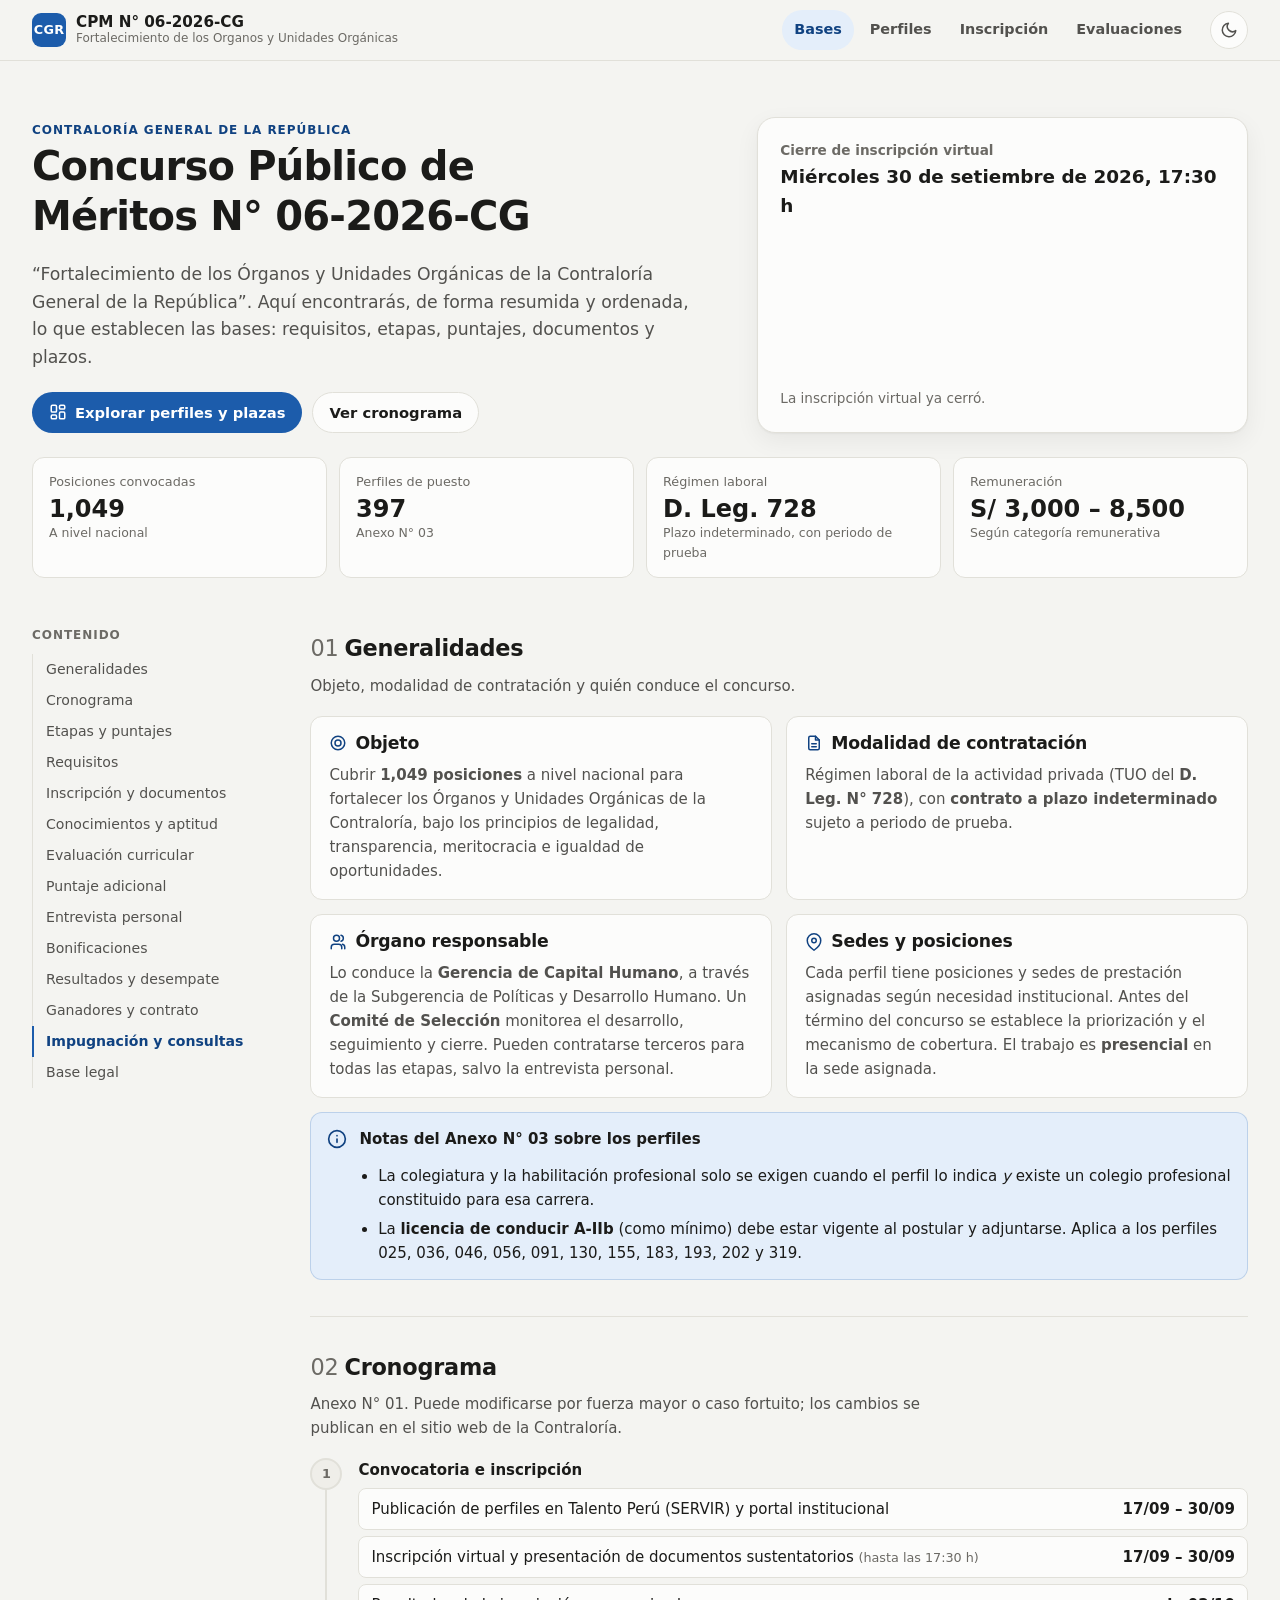
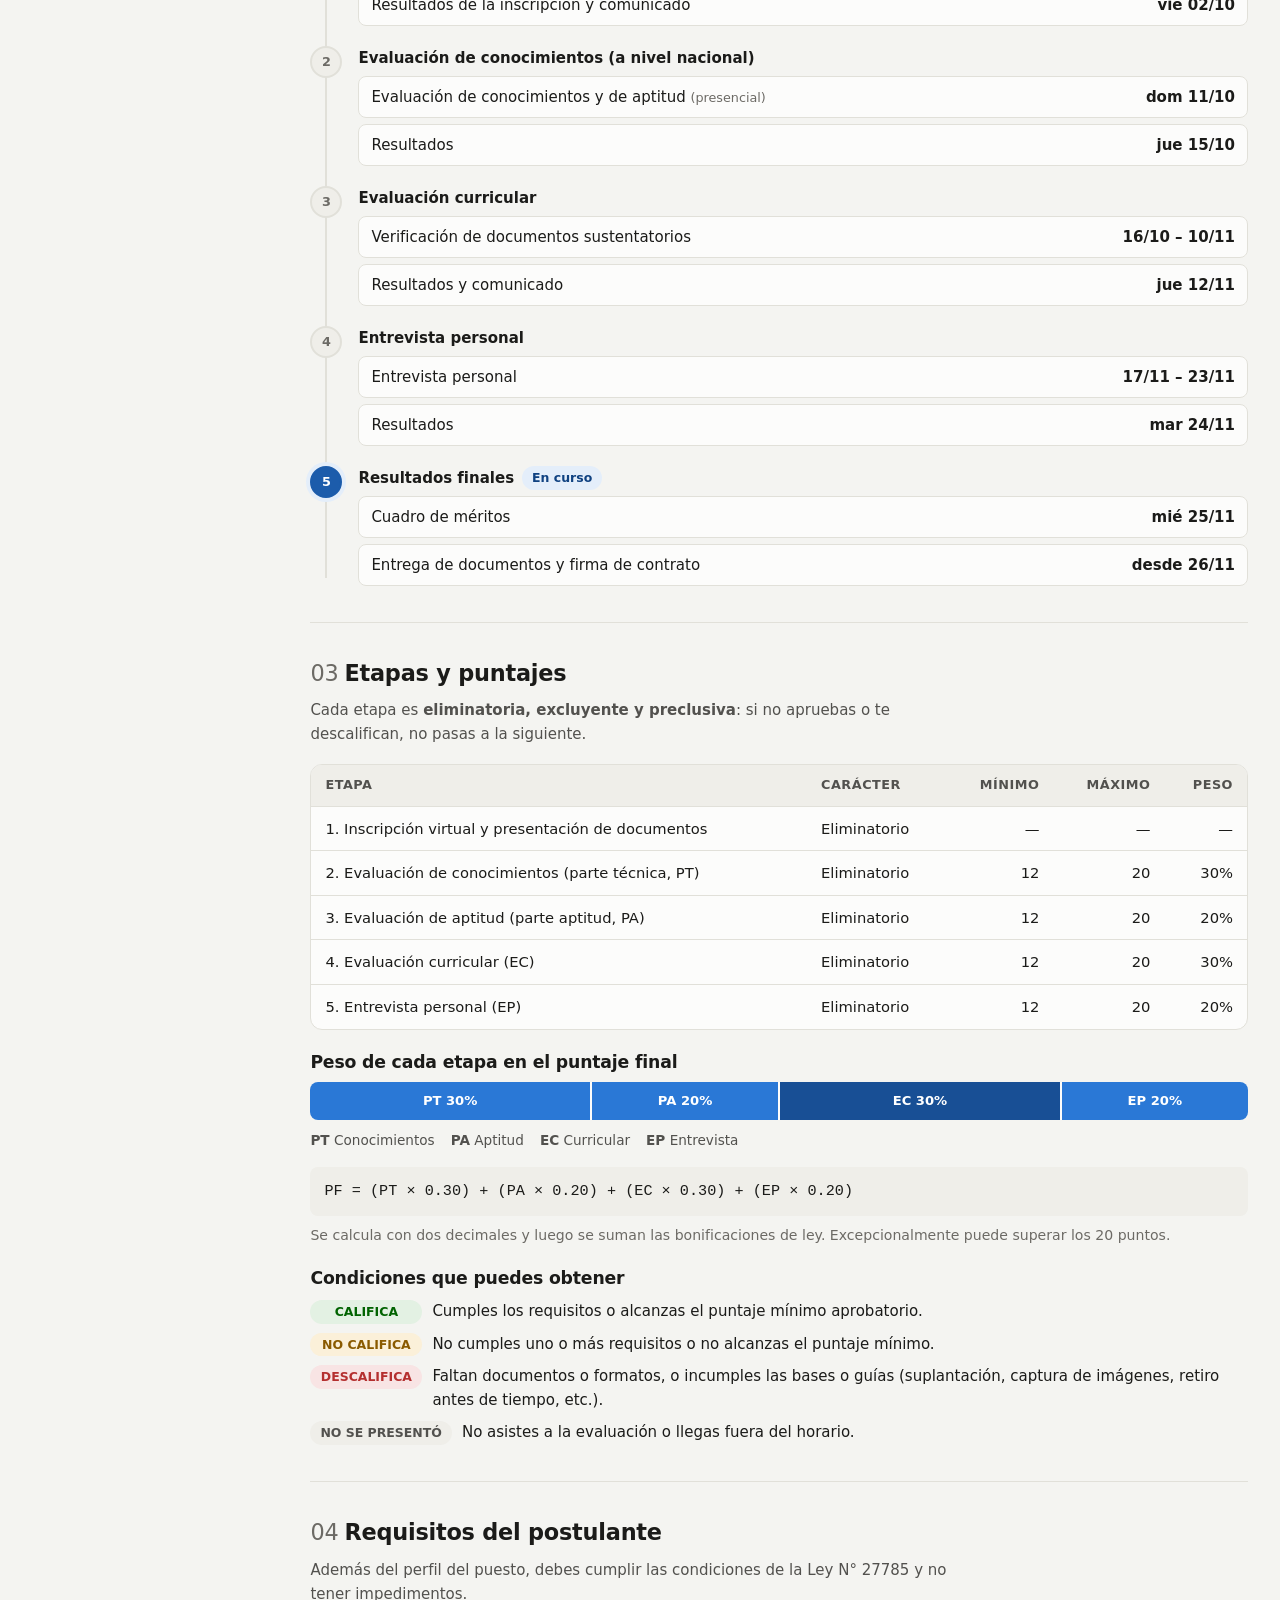
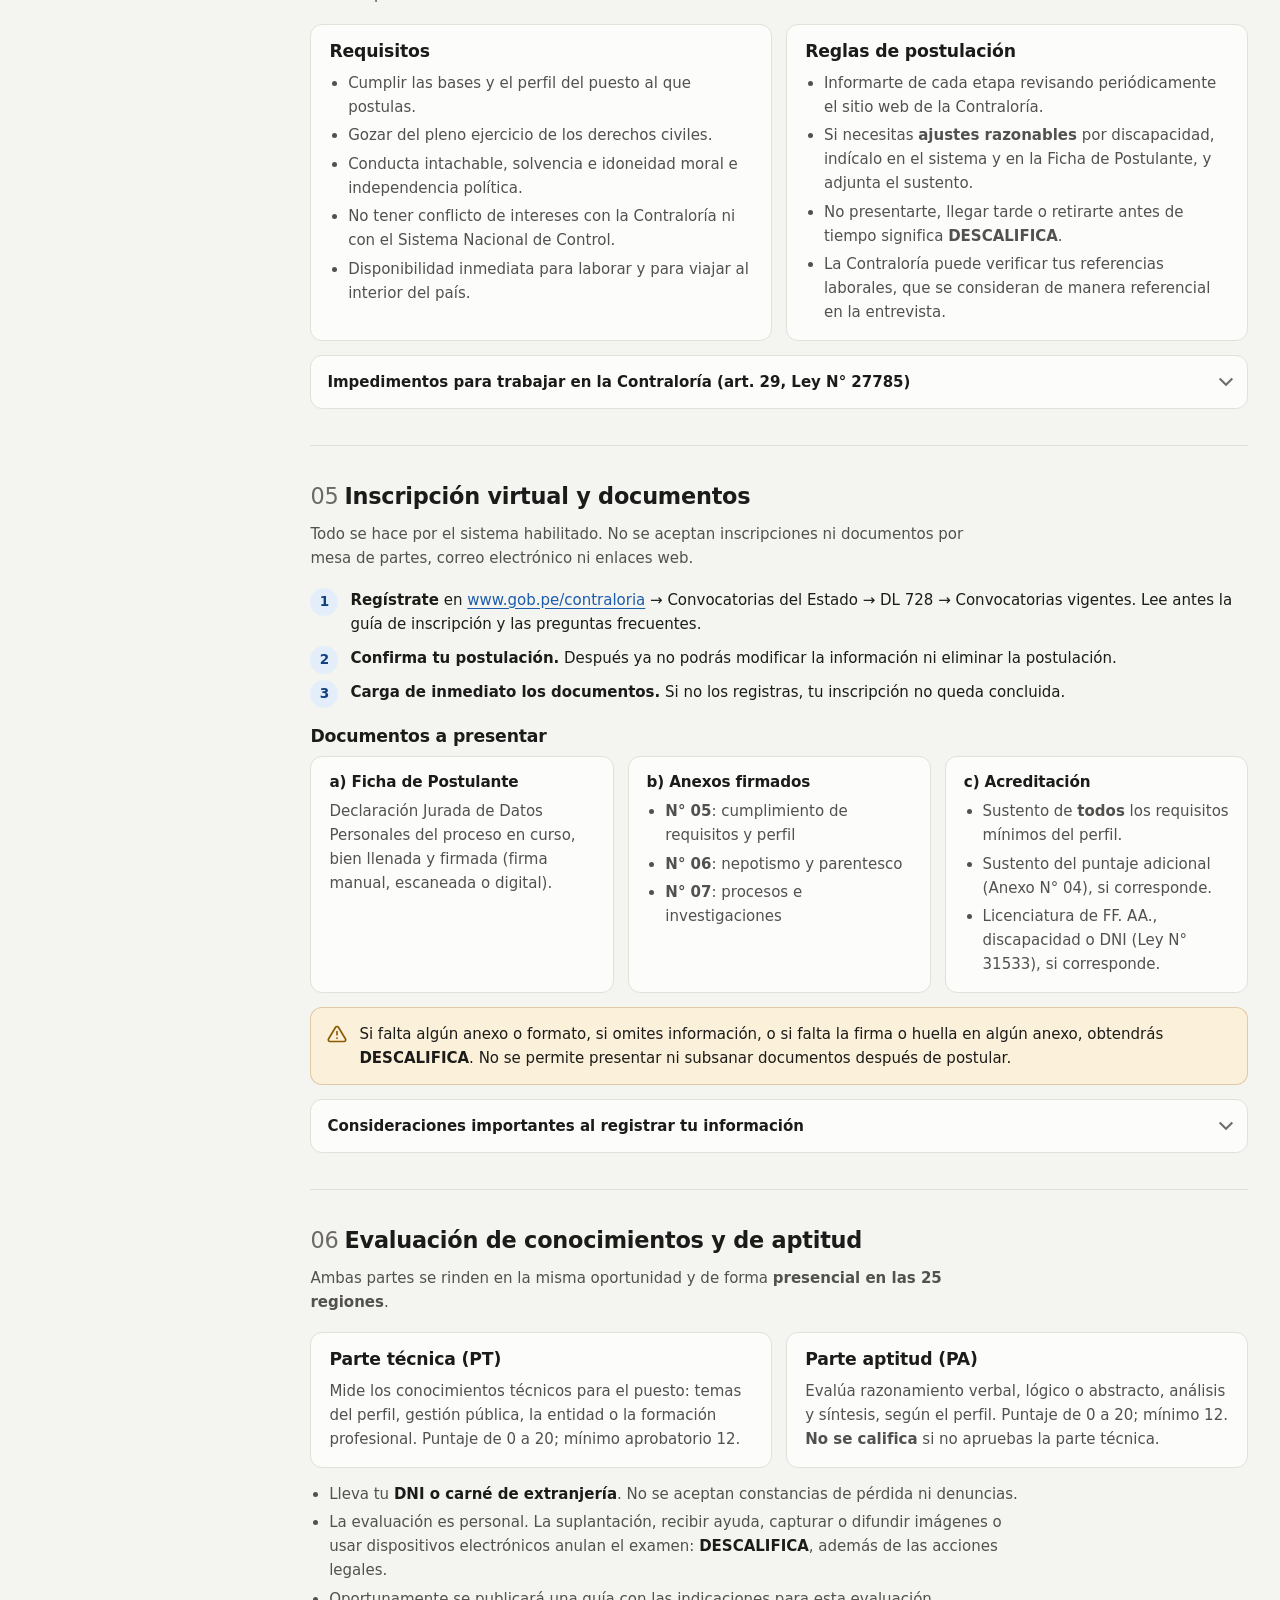
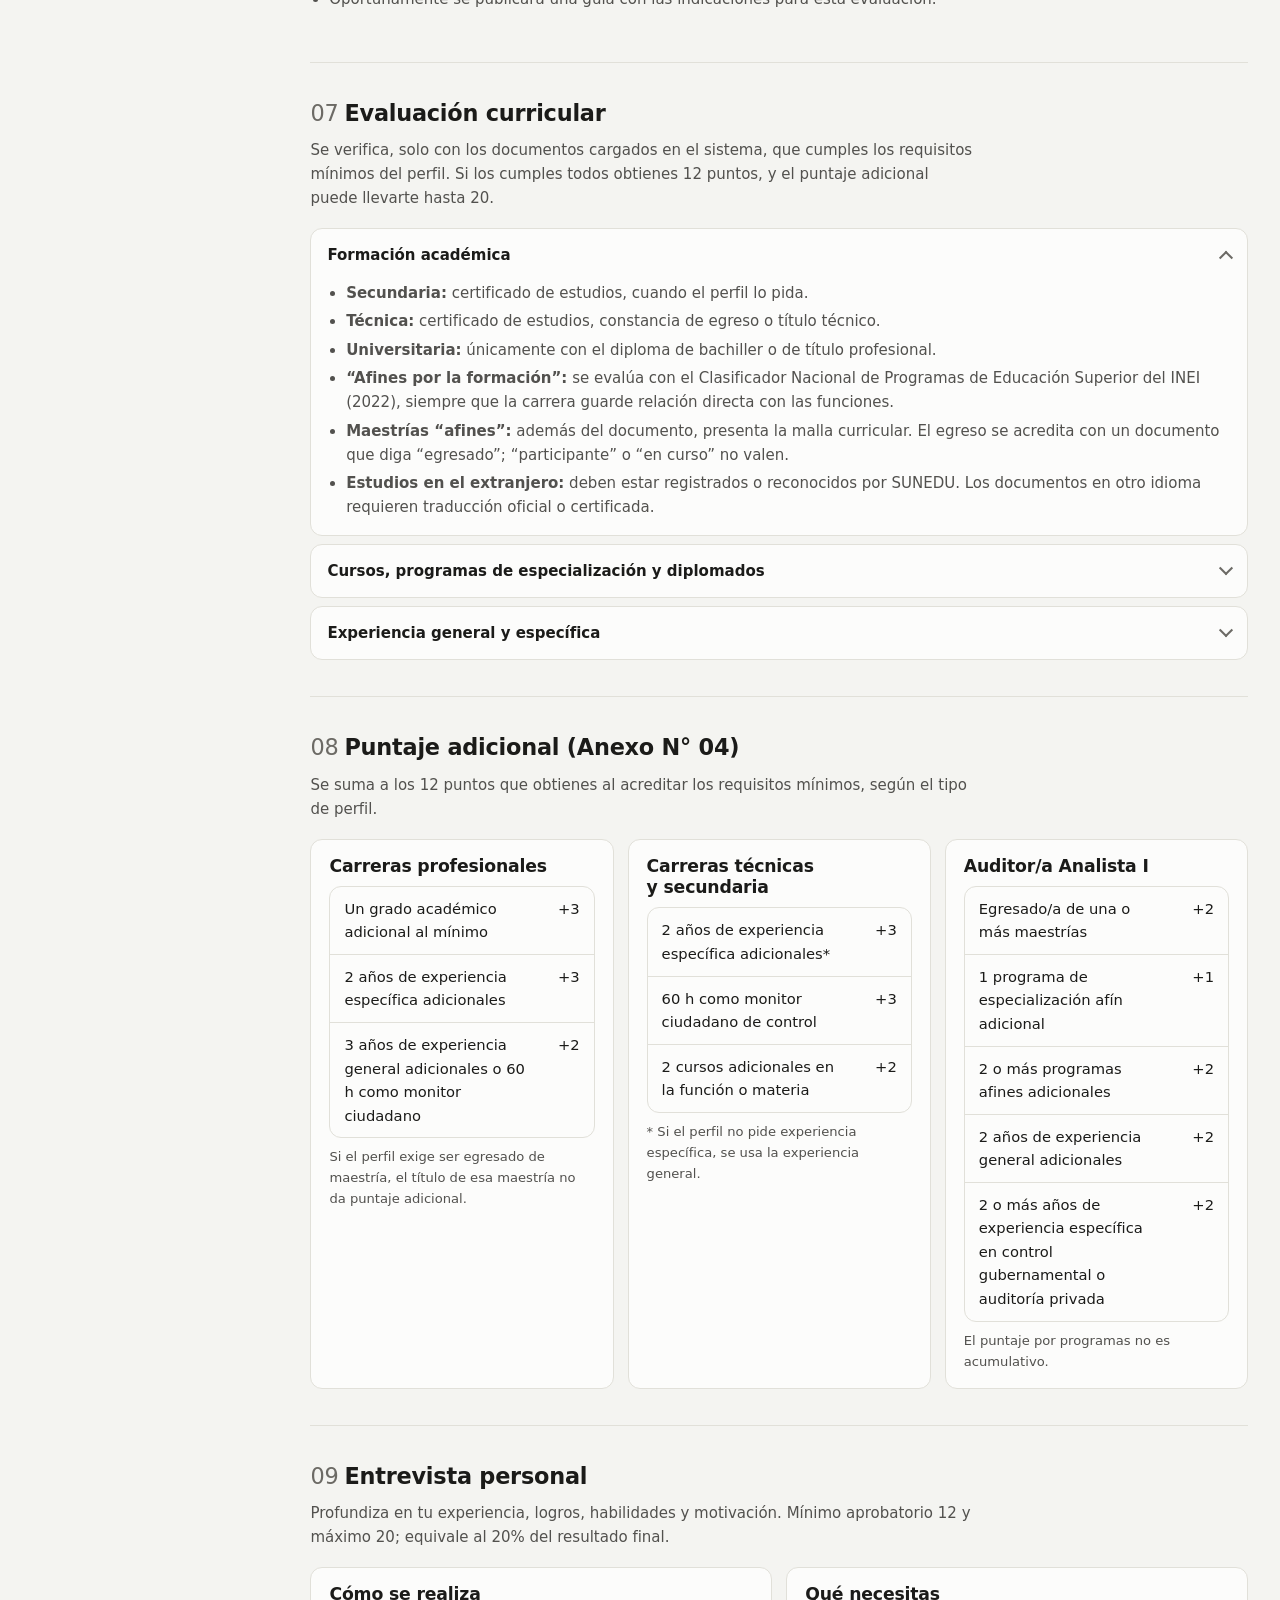
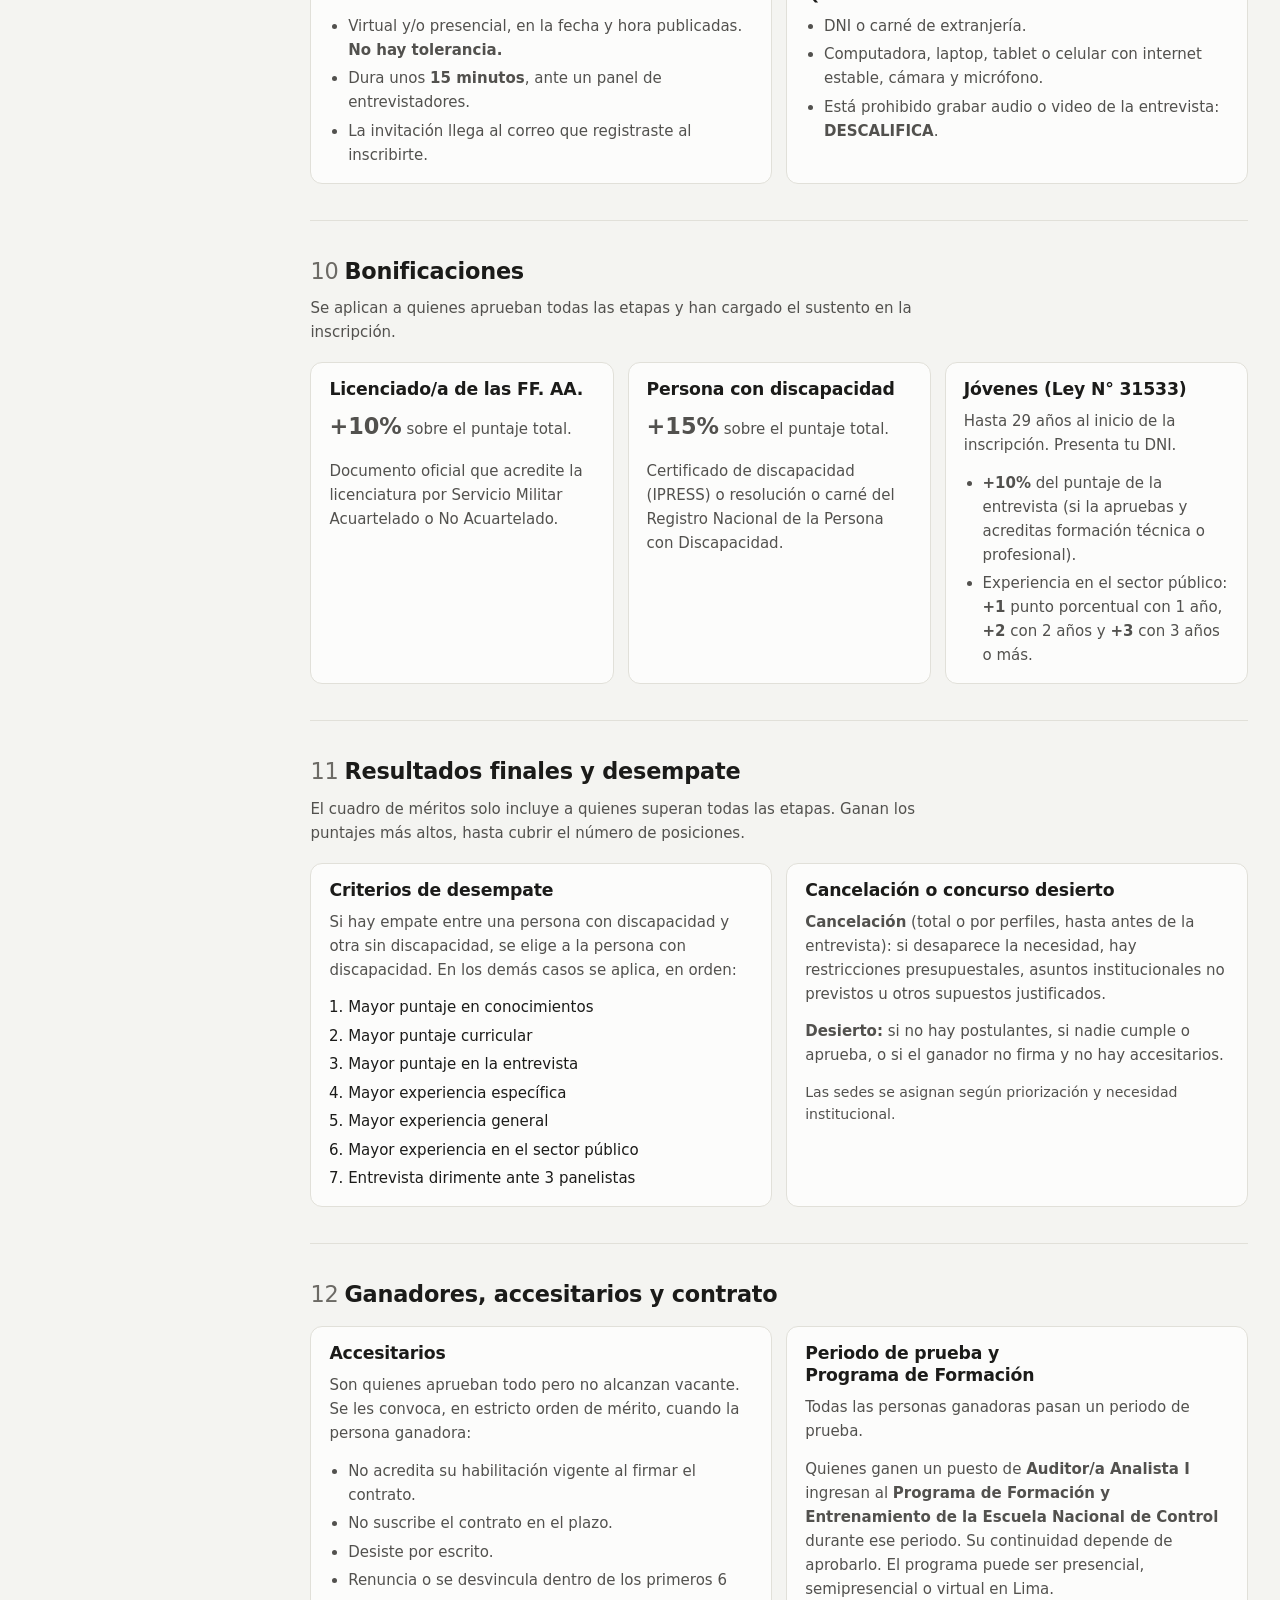
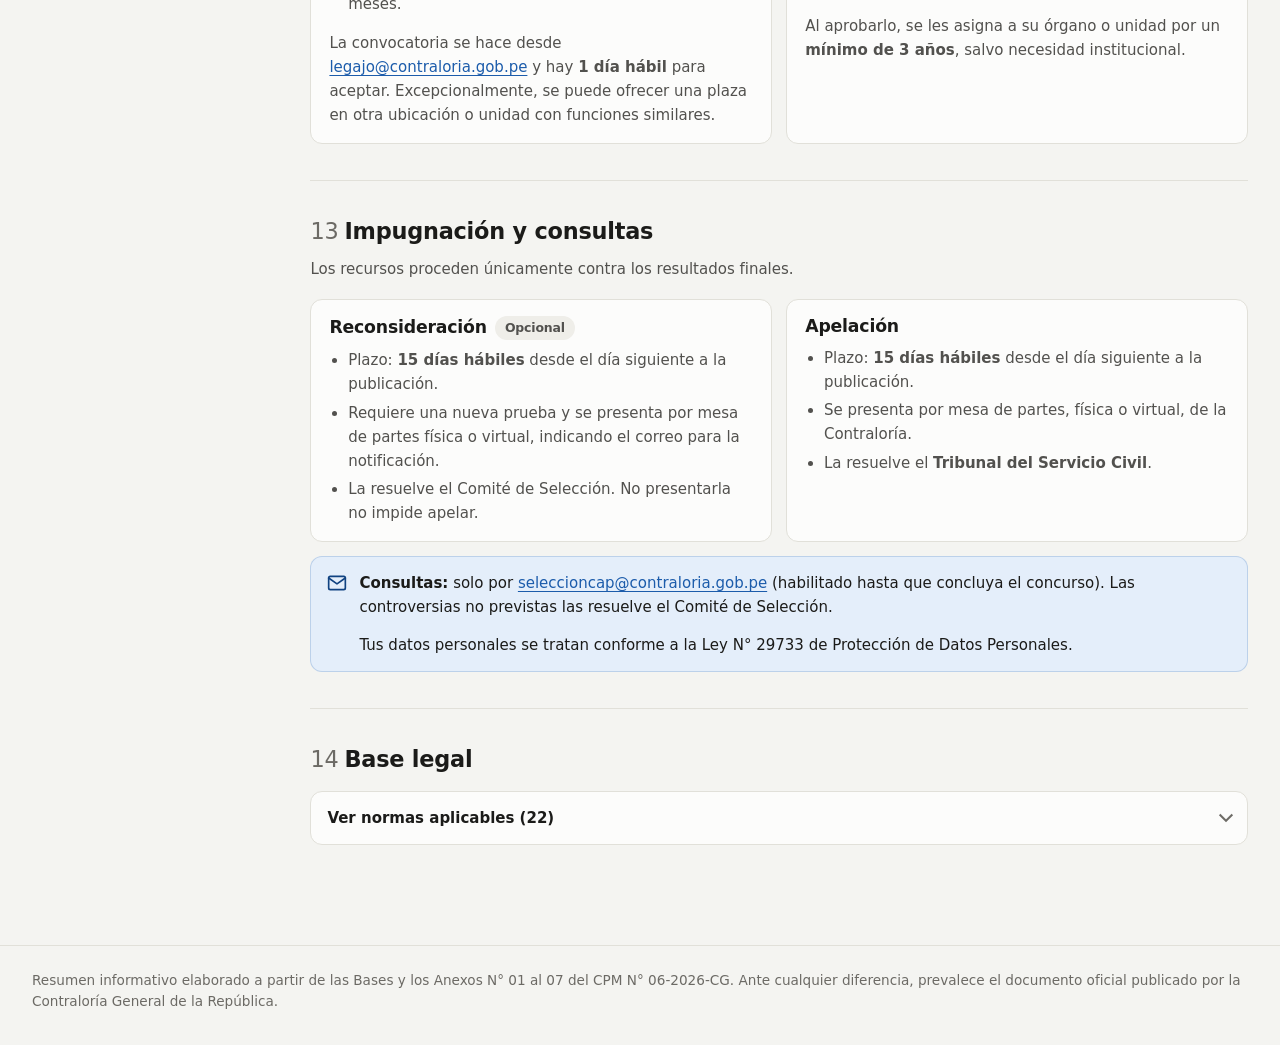
==== commit 5fb00767: "Agrega página de resultados de evaluaciones (PT y PA) - Nuevo evaluaciones.html con KPIs dinámicos, " ====
--- a/index.html
+++ b/index.html
@@ -23,6 +23,7 @@
       <a class="nav__link" href="index.html" aria-current="page">Bases</a>
       <a class="nav__link" href="dashboard.html">Perfiles</a>
       <a class="nav__link" href="resultados.html">Inscripción</a>
+      <a class="nav__link" href="evaluaciones.html">Evaluaciones</a>
     </nav>
     <button class="icon-btn" id="theme-toggle" type="button" aria-label="Cambiar tema"></button>
   </div>
--- a/css/styles.css
+++ b/css/styles.css
@@ -575,6 +575,8 @@
 .pcard__place { display: flex; align-items: center; gap: 6px; margin: 0; font-size: 0.82rem; color: var(--muted); min-width: 0; }
 .pcard__place svg { width: 14px; height: 14px; flex: none; }
 .pcard__place span { overflow: hidden; text-overflow: ellipsis; white-space: nowrap; }
+.pcard__postulantes { display: block; margin-top: 10px; padding-top: 10px; border-top: 1px solid var(--line); font-size: 0.82rem; color: var(--accent); text-decoration: none; font-weight: 500; }
+.pcard__postulantes:hover { text-decoration: underline; }
 
 .empty { text-align: center; padding: 48px 16px; color: var(--ink-2); }
 .empty svg { width: 40px; height: 40px; color: var(--muted); margin-bottom: 8px; }
@@ -774,3 +776,22 @@
 .res-table tr:last-child td { border-bottom: 0; }
 .res-table tbody tr:hover { background: var(--surface-2); }
 .res-table td:nth-child(3) { font-weight: 550; }
+.perfil-link {
+  background: none; border: none; padding: 0; cursor: pointer;
+  color: var(--accent); font: inherit; font-variant-numeric: tabular-nums;
+  text-decoration: underline; text-decoration-style: dotted; text-underline-offset: 2px;
+}
+.perfil-link:hover { text-decoration-style: solid; }
+
+/* Sede, local y aula de evaluación */
+.res-local { min-width: 15rem; }
+.local-link { text-align: left; }
+.res-local__name { display: block; font-size: 0.78rem; color: var(--muted); line-height: 1.35; margin-top: 2px; }
+.res-local-card__sede {
+  flex: none;
+  font-size: 0.8rem; font-weight: 700; letter-spacing: 0.04em; text-transform: uppercase;
+  padding: 6px 12px; border-radius: var(--radius-sm);
+  background: var(--accent-soft); color: var(--accent-ink);
+  border: 1px solid color-mix(in srgb, var(--accent) 30%, transparent);
+}
+.res-perfil-card__meta + .res-perfil-card__meta { margin-top: 4px; }
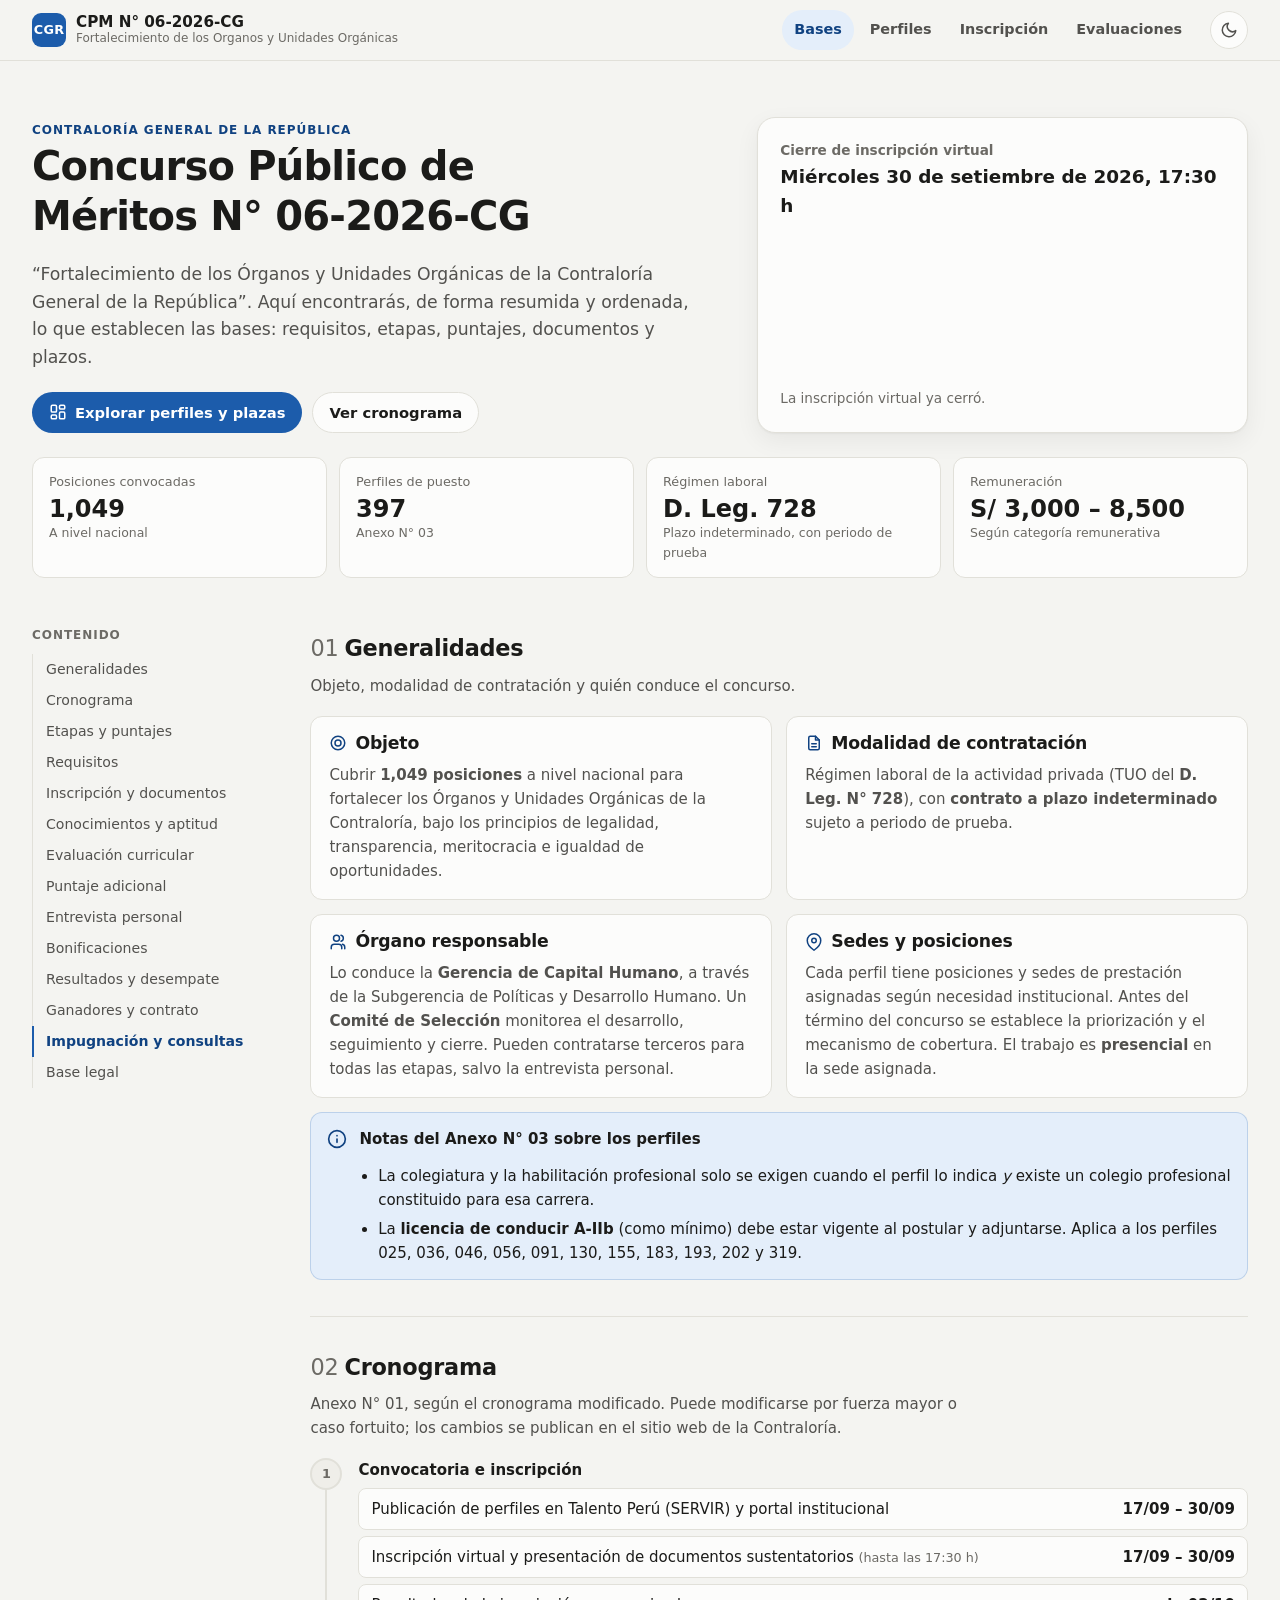
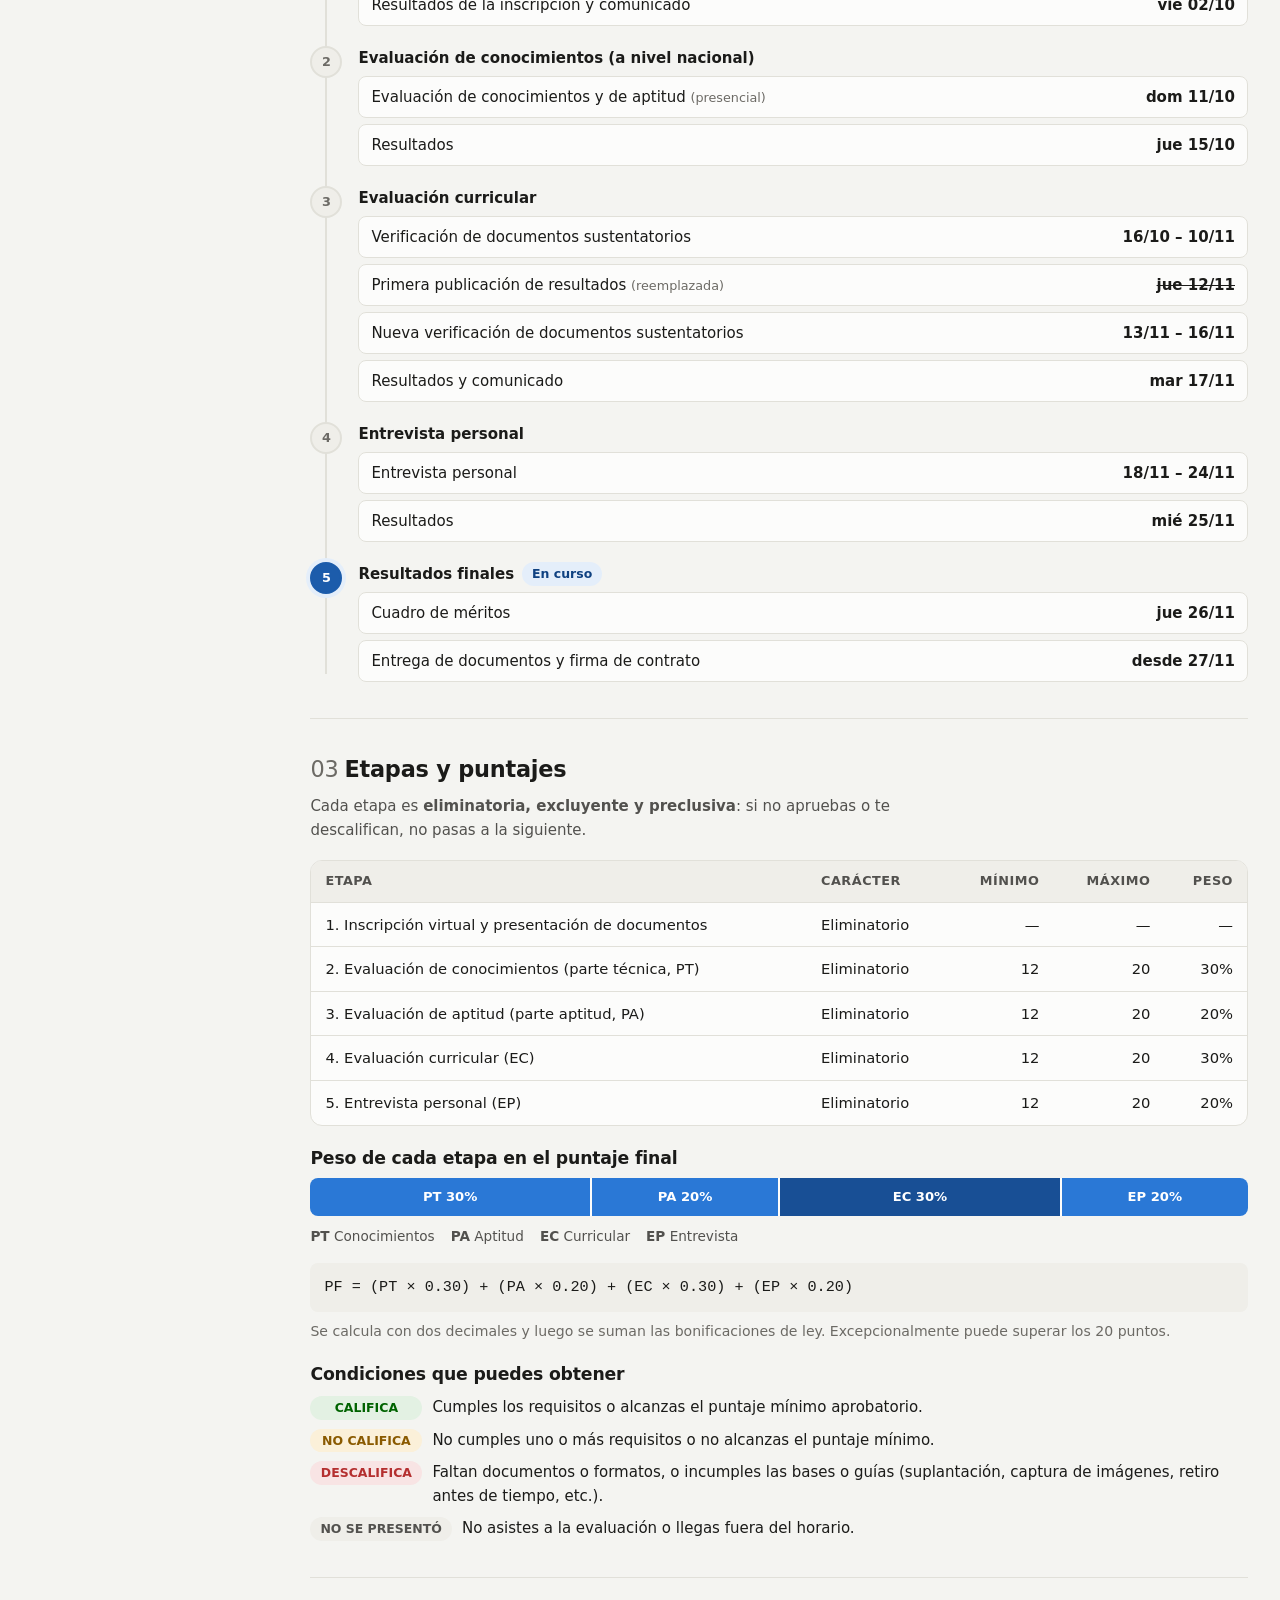
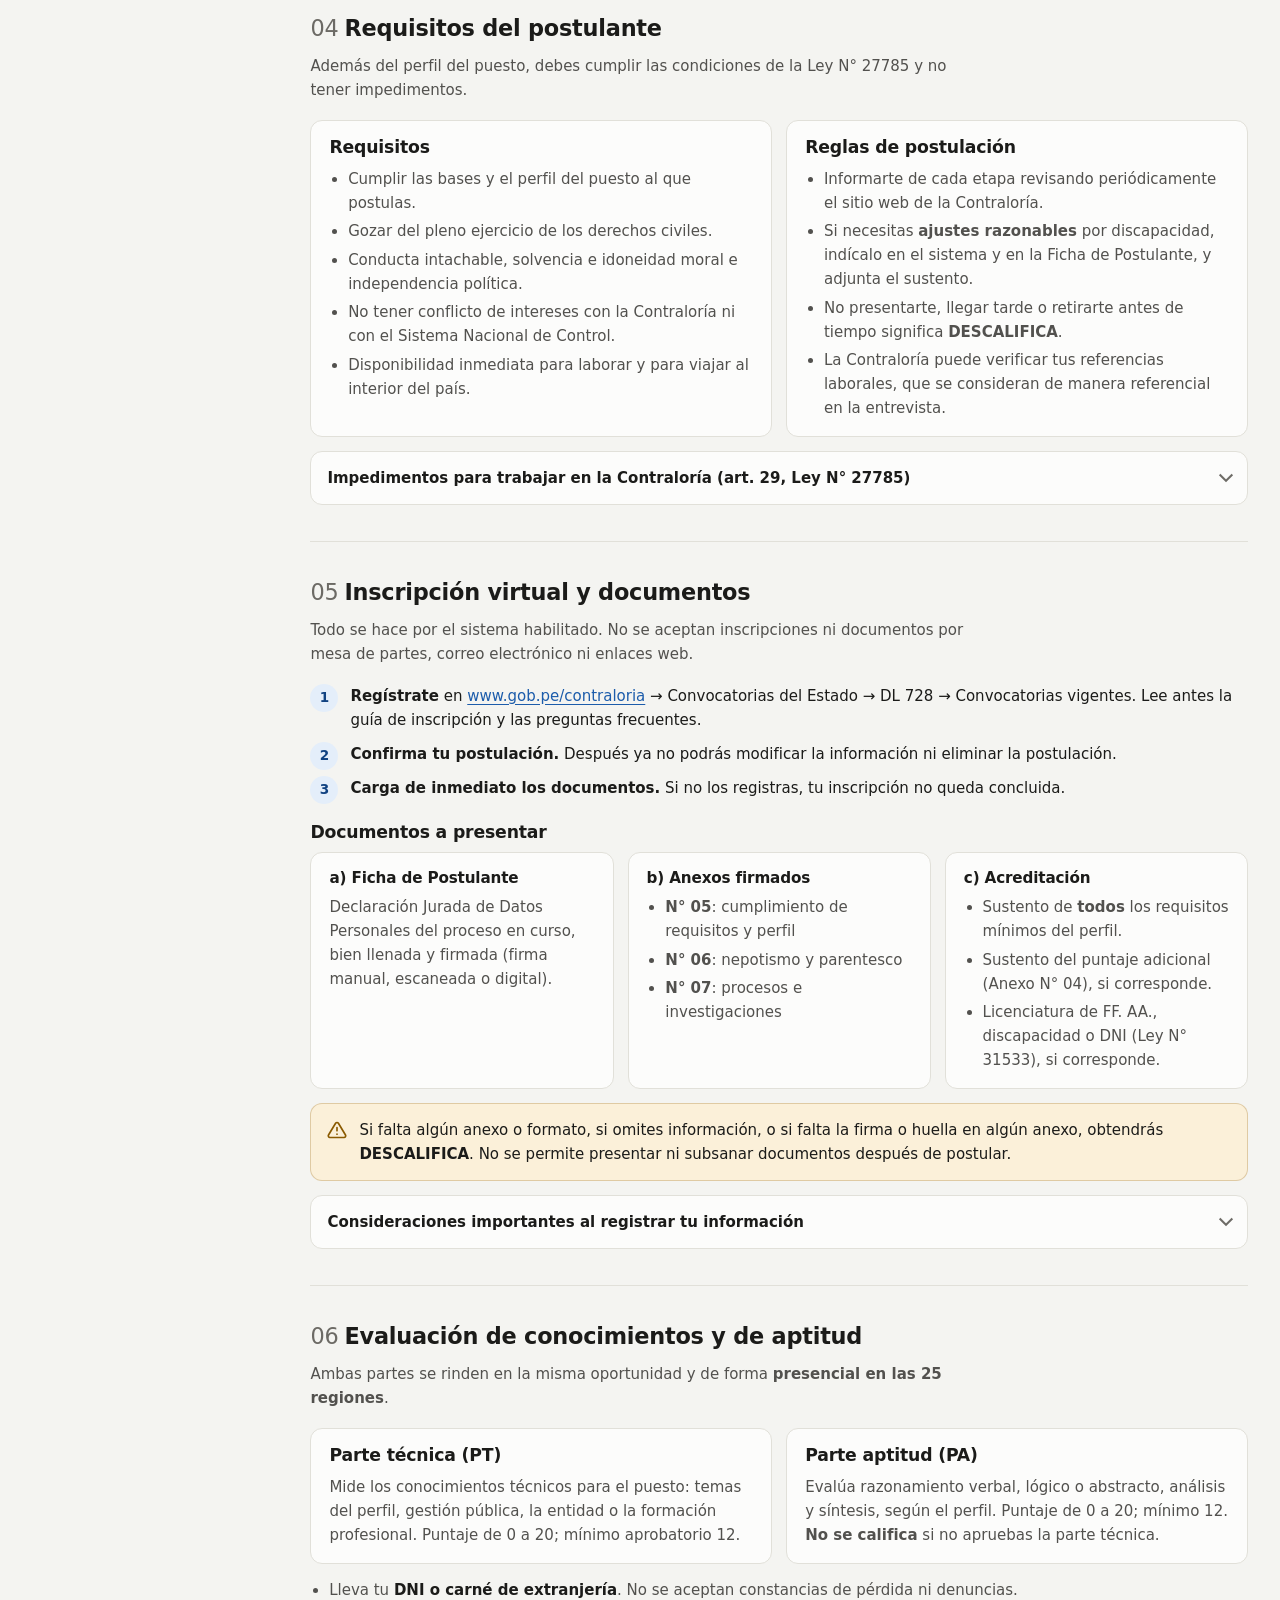
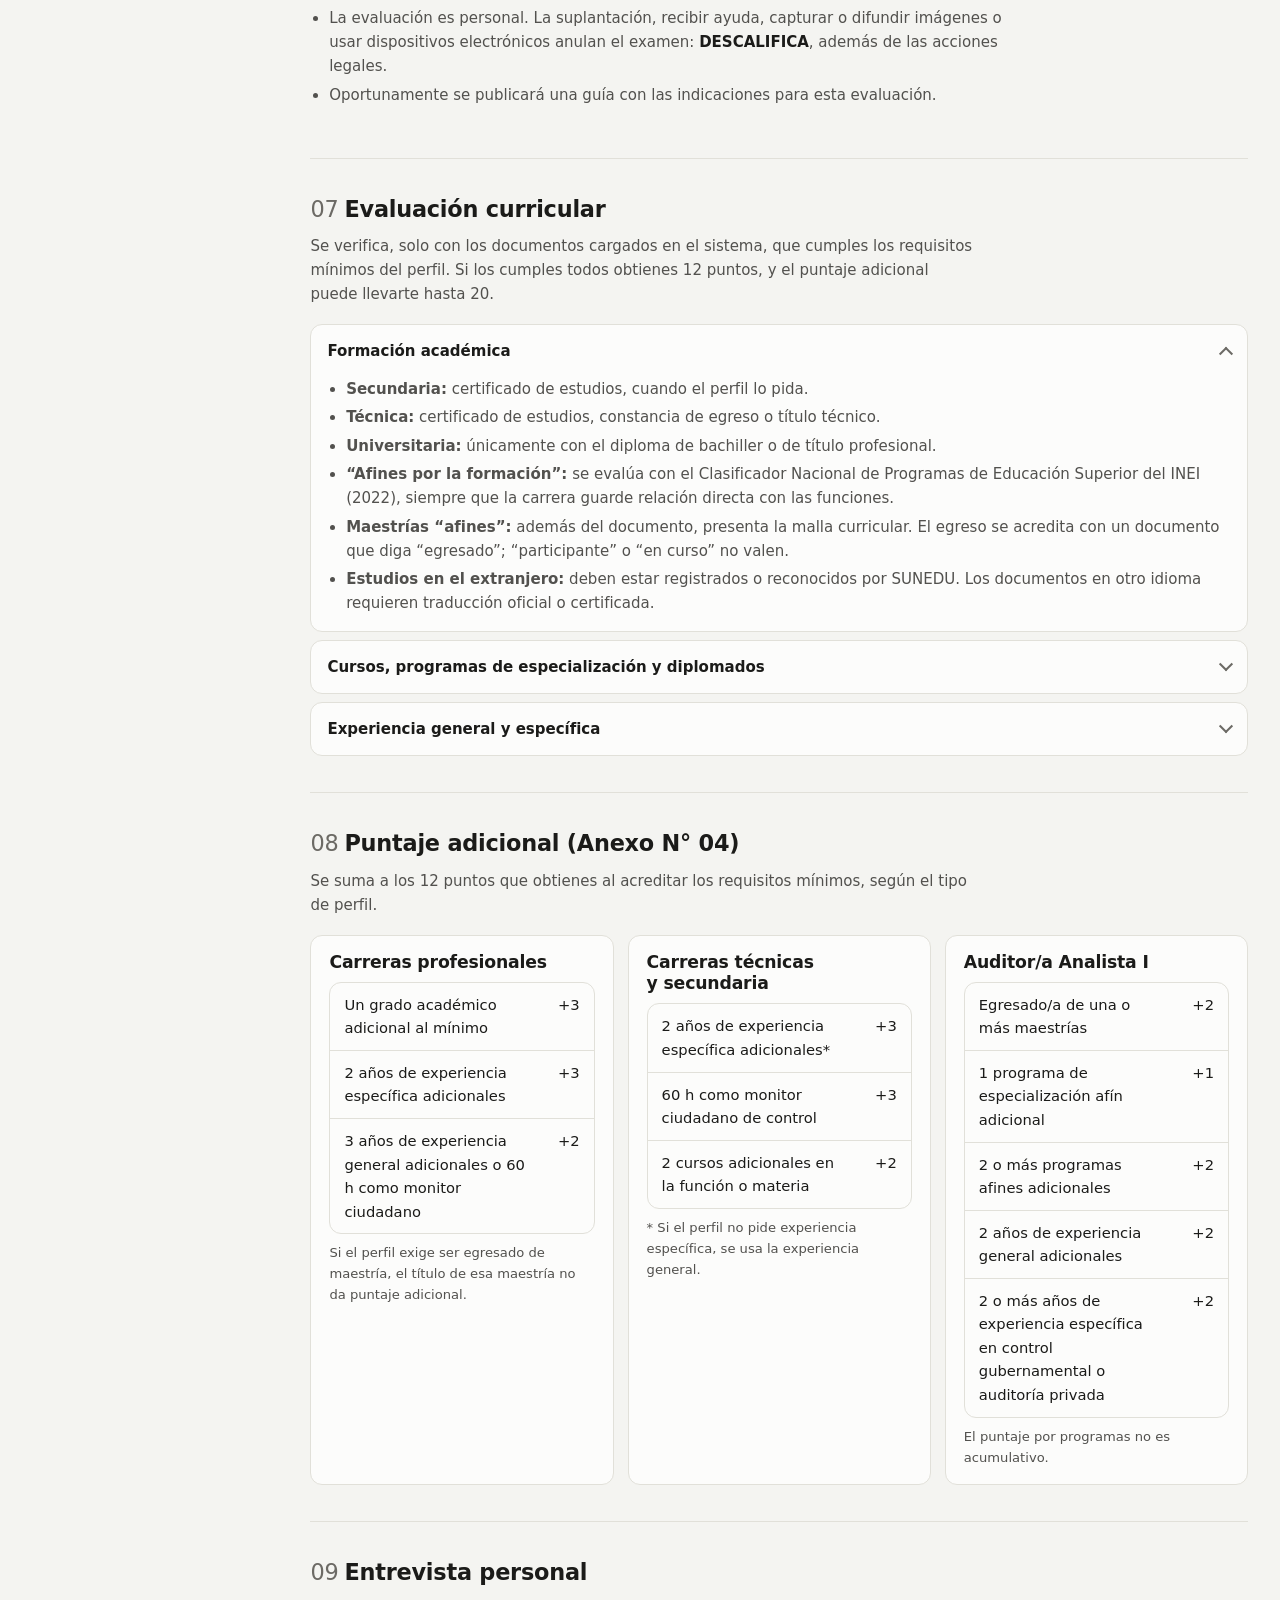
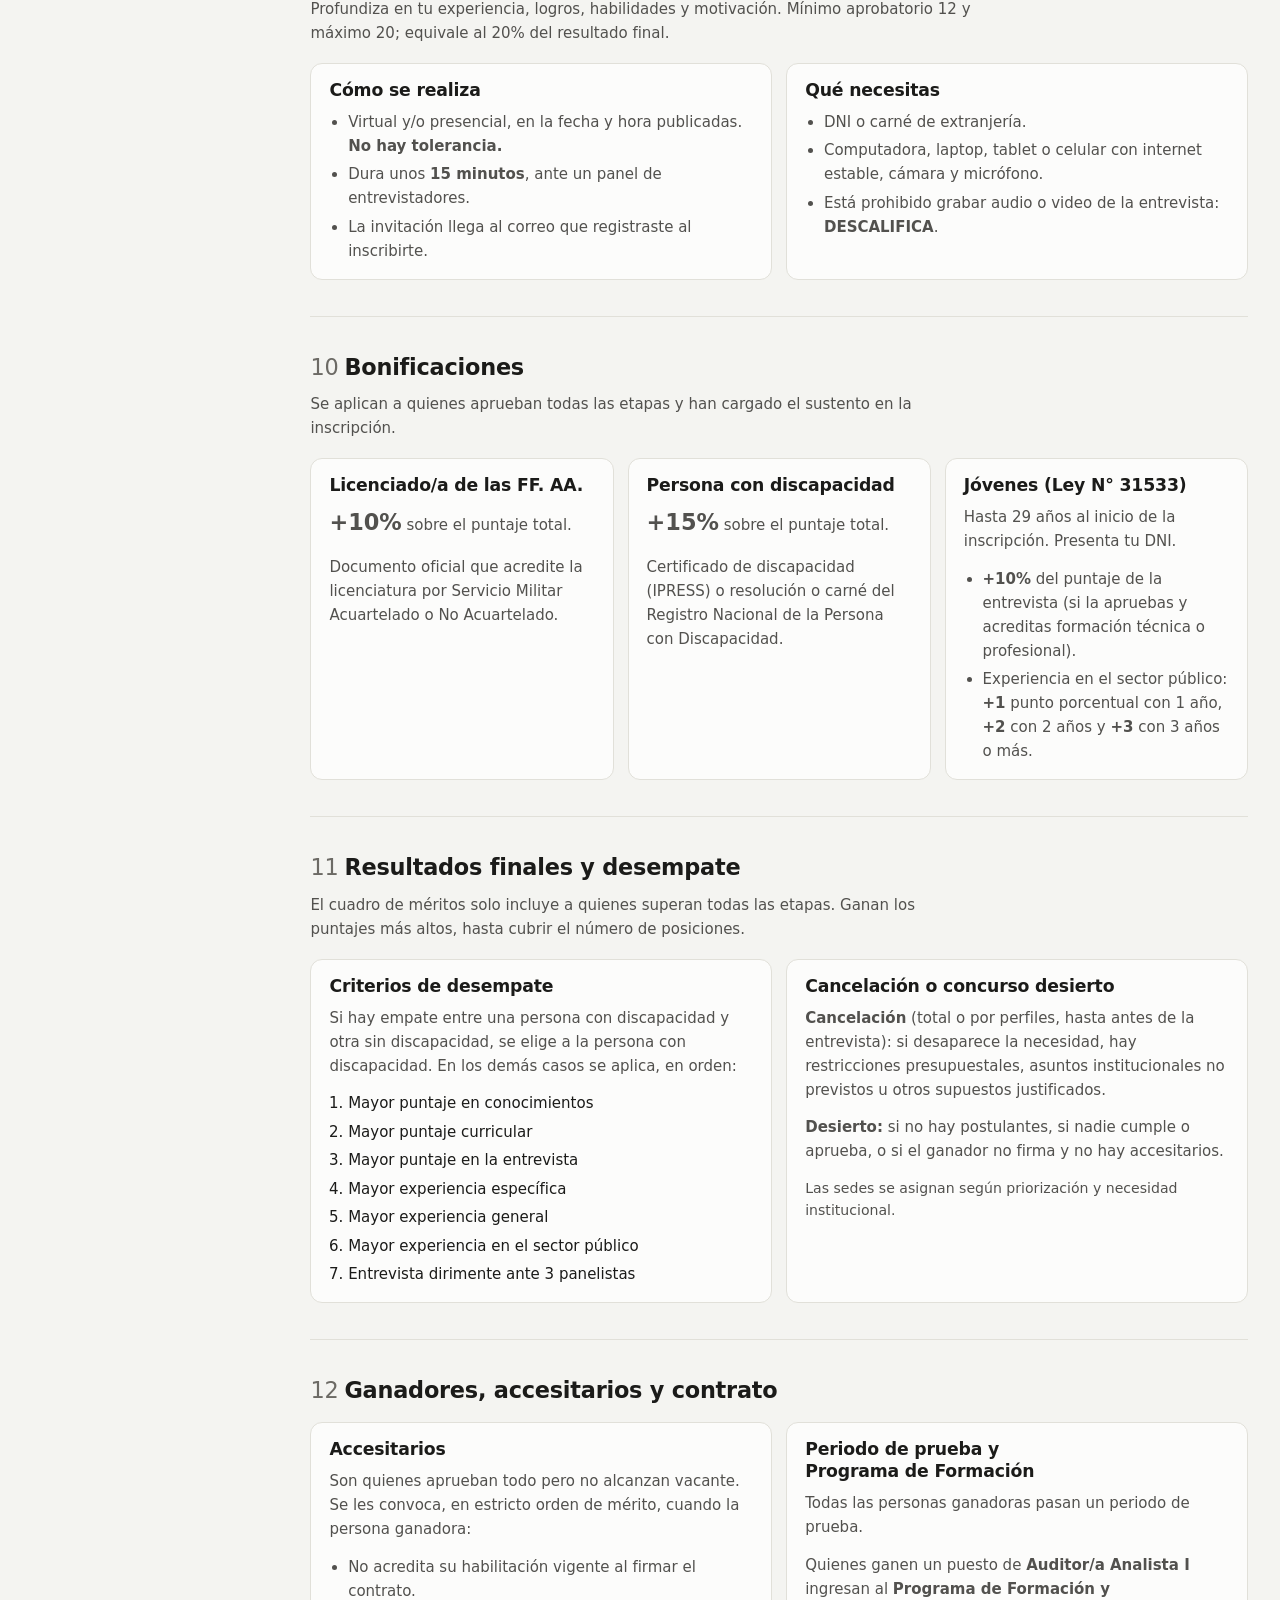
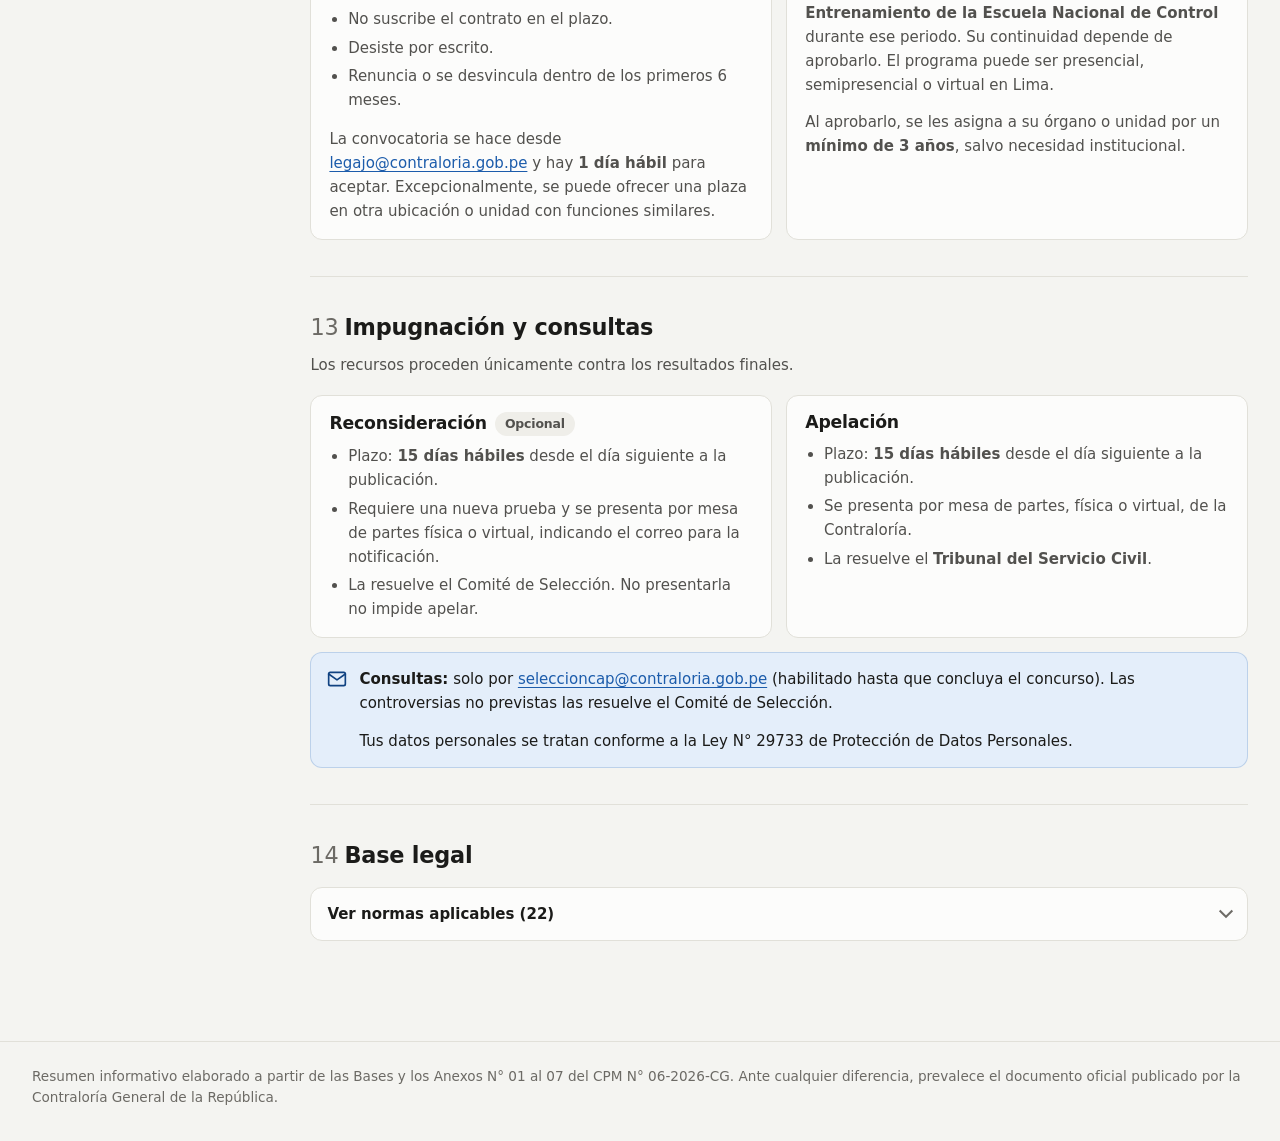
==== commit 5033374e: "Actualiza el cronograma de Bases con las fechas modificadas La evaluación curricular termina con los" ====
--- a/index.html
+++ b/index.html
@@ -140,7 +140,7 @@
       <section class="doc-section" id="cronograma">
         <header>
           <h2><span class="section-num">02</span>Cronograma</h2>
-          <p>Anexo N° 01. Puede modificarse por fuerza mayor o caso fortuito; los cambios se publican en el sitio web de la Contraloría.</p>
+          <p>Anexo N° 01, según el cronograma modificado. Puede modificarse por fuerza mayor o caso fortuito; los cambios se publican en el sitio web de la Contraloría.</p>
         </header>
         <ol class="timeline">
           <li data-start="2026-09-17" data-end="2026-10-02">
@@ -160,28 +160,30 @@
               <li><span>Resultados</span><span class="timeline__date">jue 15/10</span></li>
             </ul>
           </li>
-          <li data-start="2026-10-16" data-end="2026-11-12">
+          <li data-start="2026-10-16" data-end="2026-11-17">
             <span class="timeline__dot" aria-hidden="true">3</span>
             <div class="timeline__title">Evaluación curricular</div>
             <ul class="timeline__items">
               <li><span>Verificación de documentos sustentatorios</span><span class="timeline__date">16/10 – 10/11</span></li>
-              <li><span>Resultados y comunicado</span><span class="timeline__date">jue 12/11</span></li>
+              <li><span>Primera publicación de resultados <small class="muted">(reemplazada)</small></span><span class="timeline__date"><s>jue 12/11</s></span></li>
+              <li><span>Nueva verificación de documentos sustentatorios</span><span class="timeline__date">13/11 – 16/11</span></li>
+              <li><span>Resultados y comunicado</span><span class="timeline__date">mar 17/11</span></li>
             </ul>
           </li>
-          <li data-start="2026-11-13" data-end="2026-11-24">
+          <li data-start="2026-11-18" data-end="2026-11-25">
             <span class="timeline__dot" aria-hidden="true">4</span>
             <div class="timeline__title">Entrevista personal</div>
             <ul class="timeline__items">
-              <li><span>Entrevista personal</span><span class="timeline__date">17/11 – 23/11</span></li>
-              <li><span>Resultados</span><span class="timeline__date">mar 24/11</span></li>
+              <li><span>Entrevista personal</span><span class="timeline__date">18/11 – 24/11</span></li>
+              <li><span>Resultados</span><span class="timeline__date">mié 25/11</span></li>
             </ul>
           </li>
-          <li data-start="2026-11-25" data-end="2026-12-31">
+          <li data-start="2026-11-26" data-end="2026-12-31">
             <span class="timeline__dot" aria-hidden="true">5</span>
             <div class="timeline__title">Resultados finales</div>
             <ul class="timeline__items">
-              <li><span>Cuadro de méritos</span><span class="timeline__date">mié 25/11</span></li>
-              <li><span>Entrega de documentos y firma de contrato</span><span class="timeline__date">desde 26/11</span></li>
+              <li><span>Cuadro de méritos</span><span class="timeline__date">jue 26/11</span></li>
+              <li><span>Entrega de documentos y firma de contrato</span><span class="timeline__date">desde 27/11</span></li>
             </ul>
           </li>
         </ol>
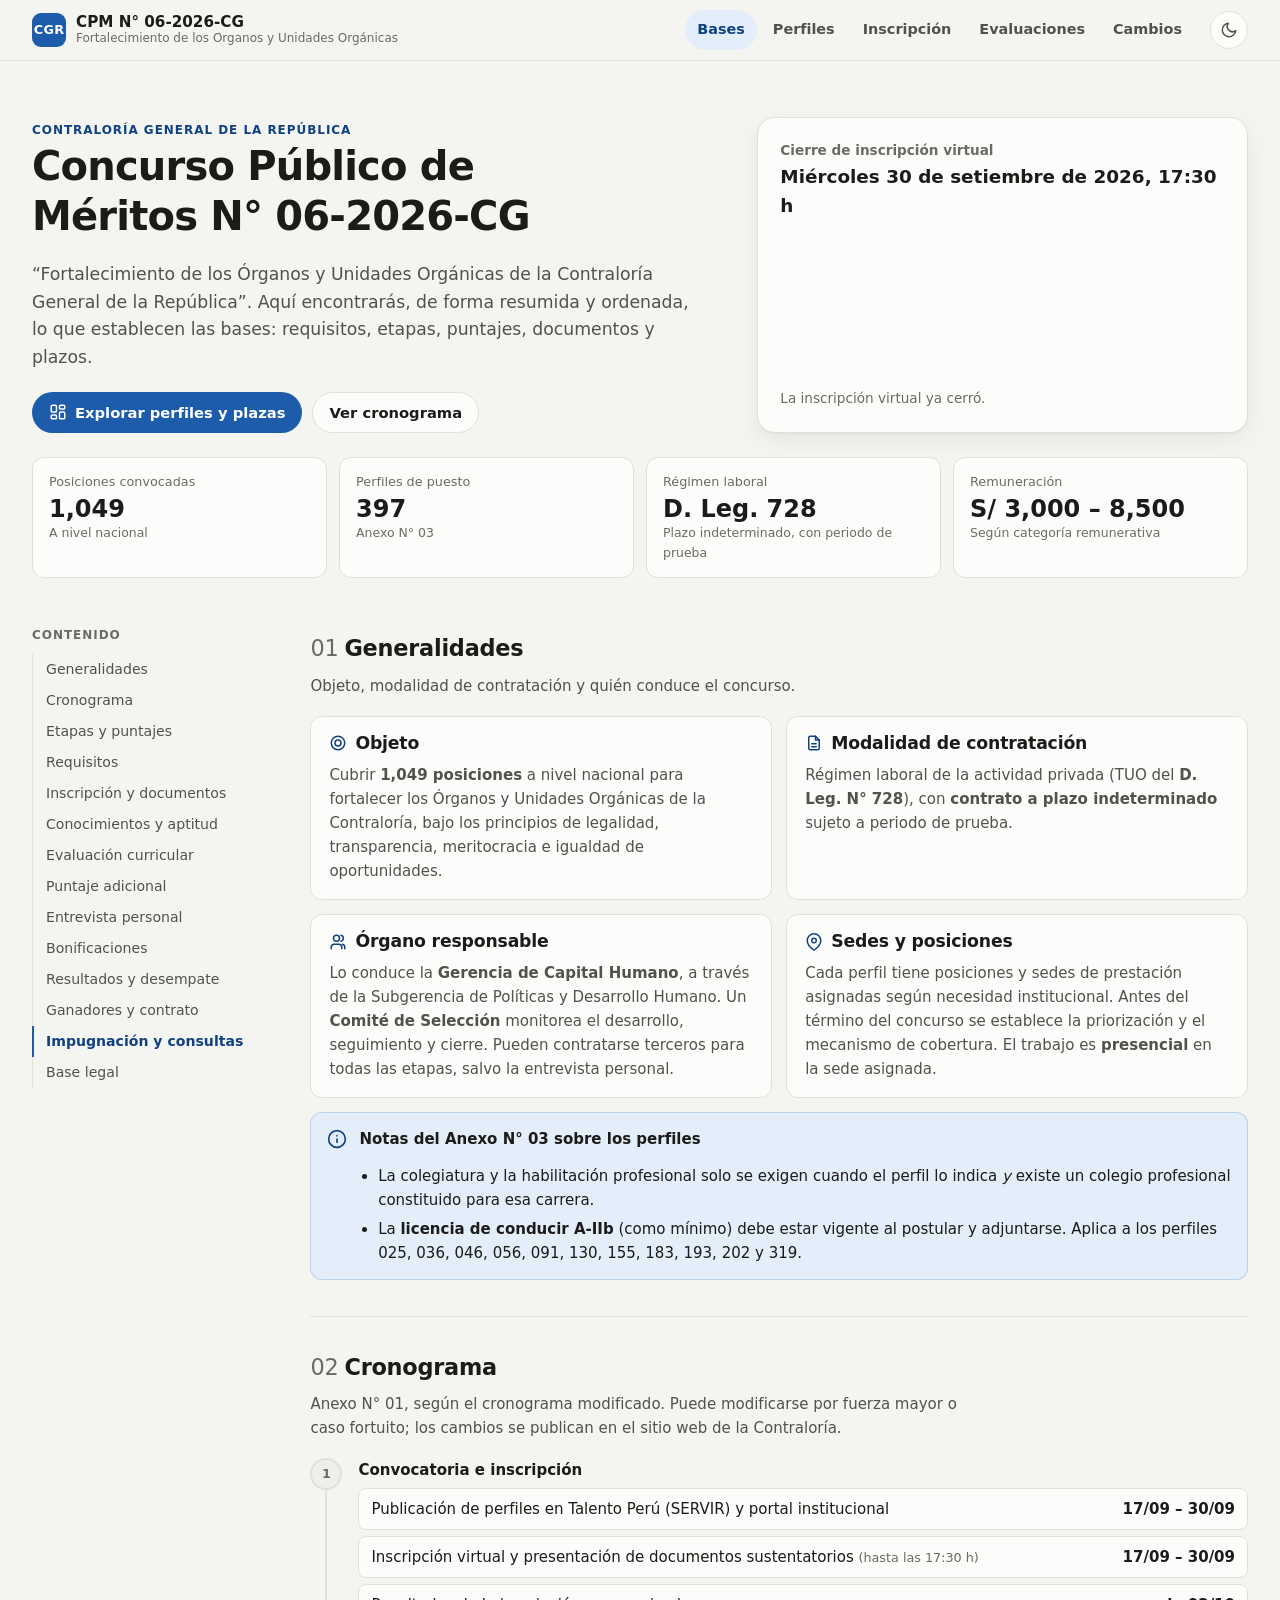
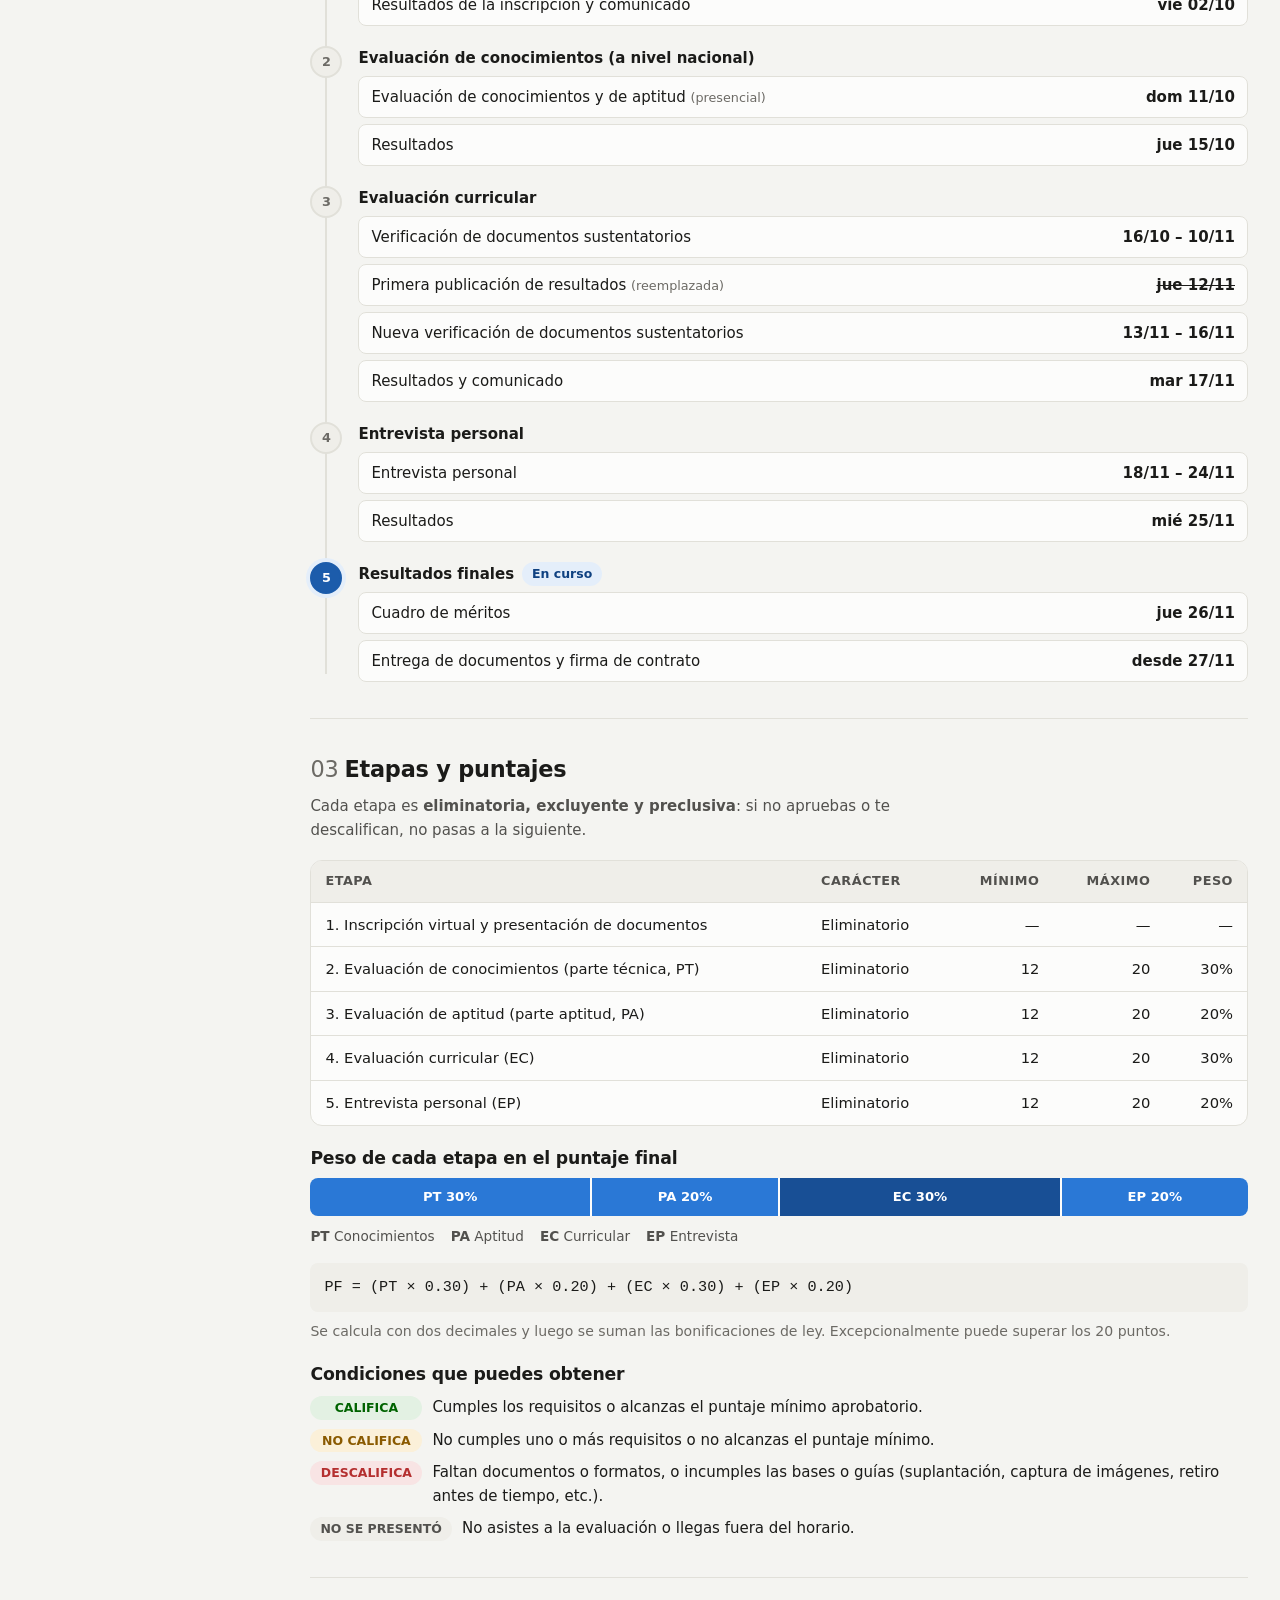
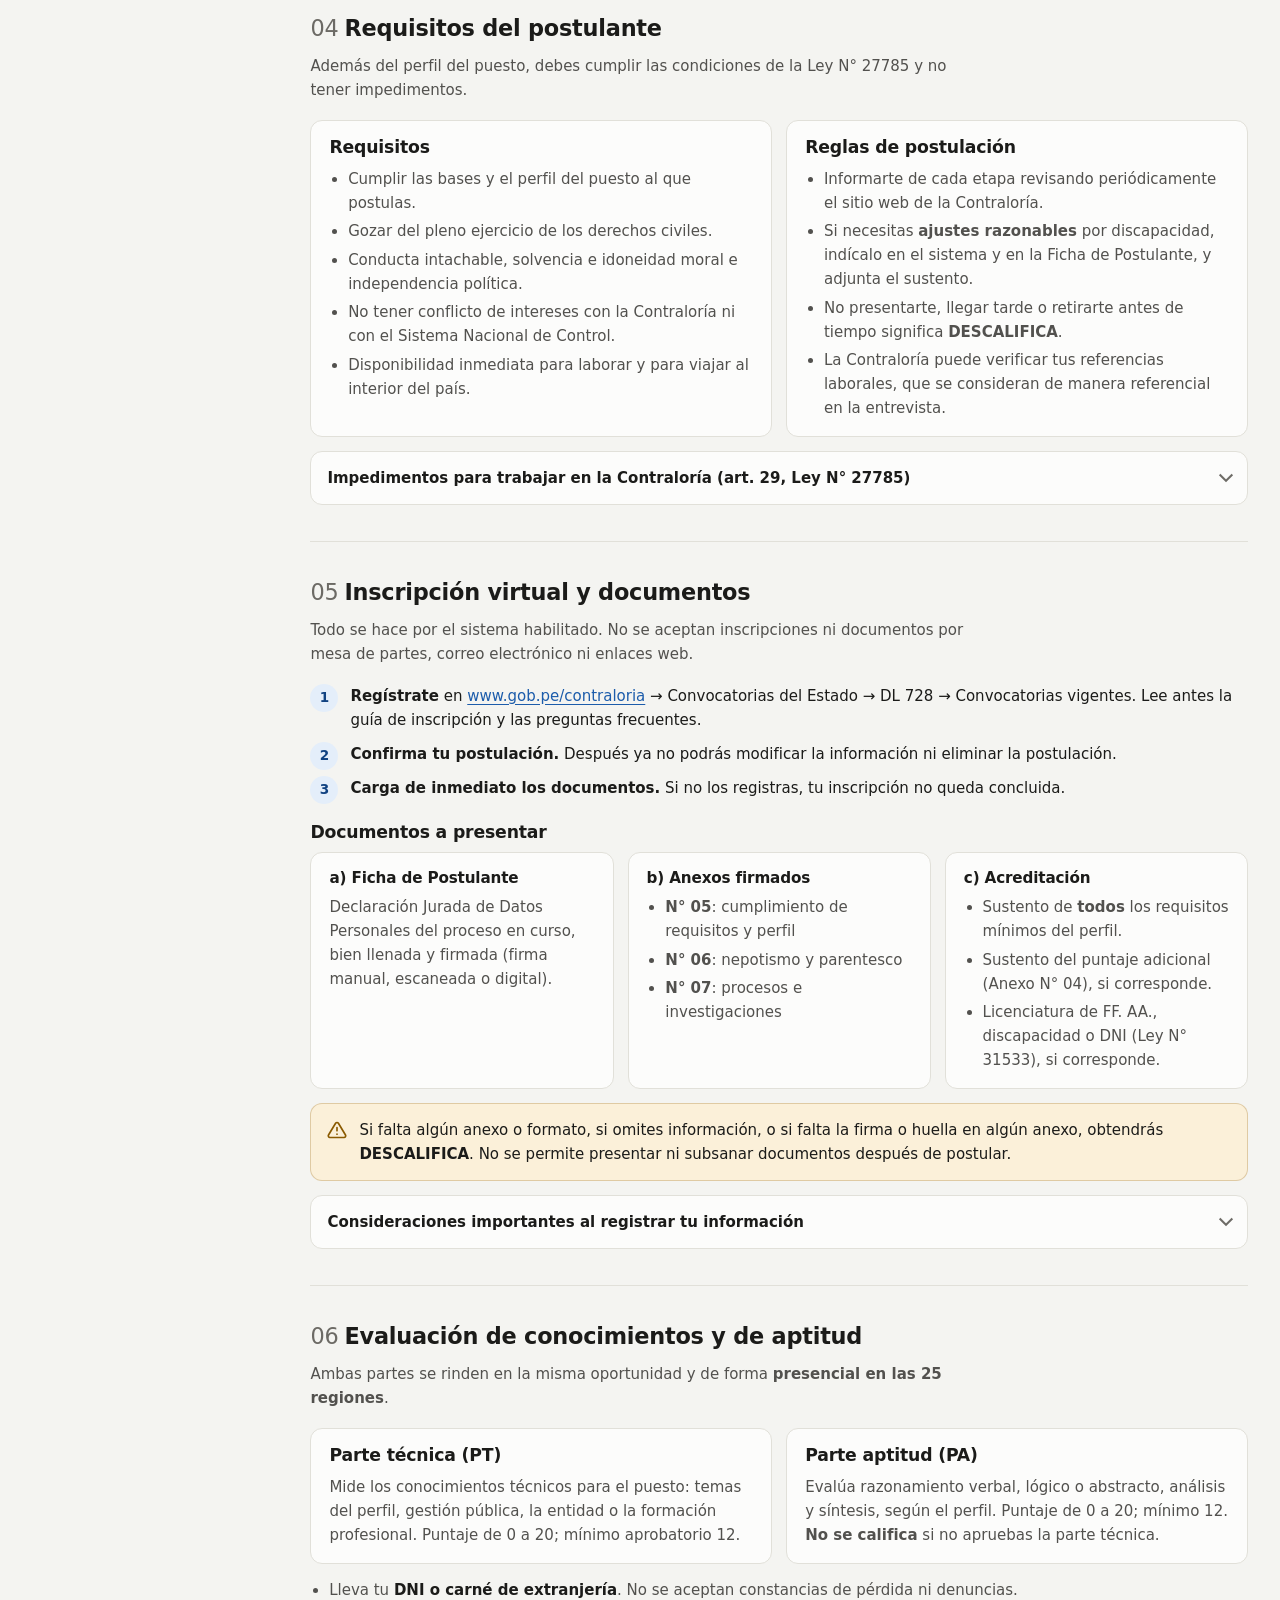
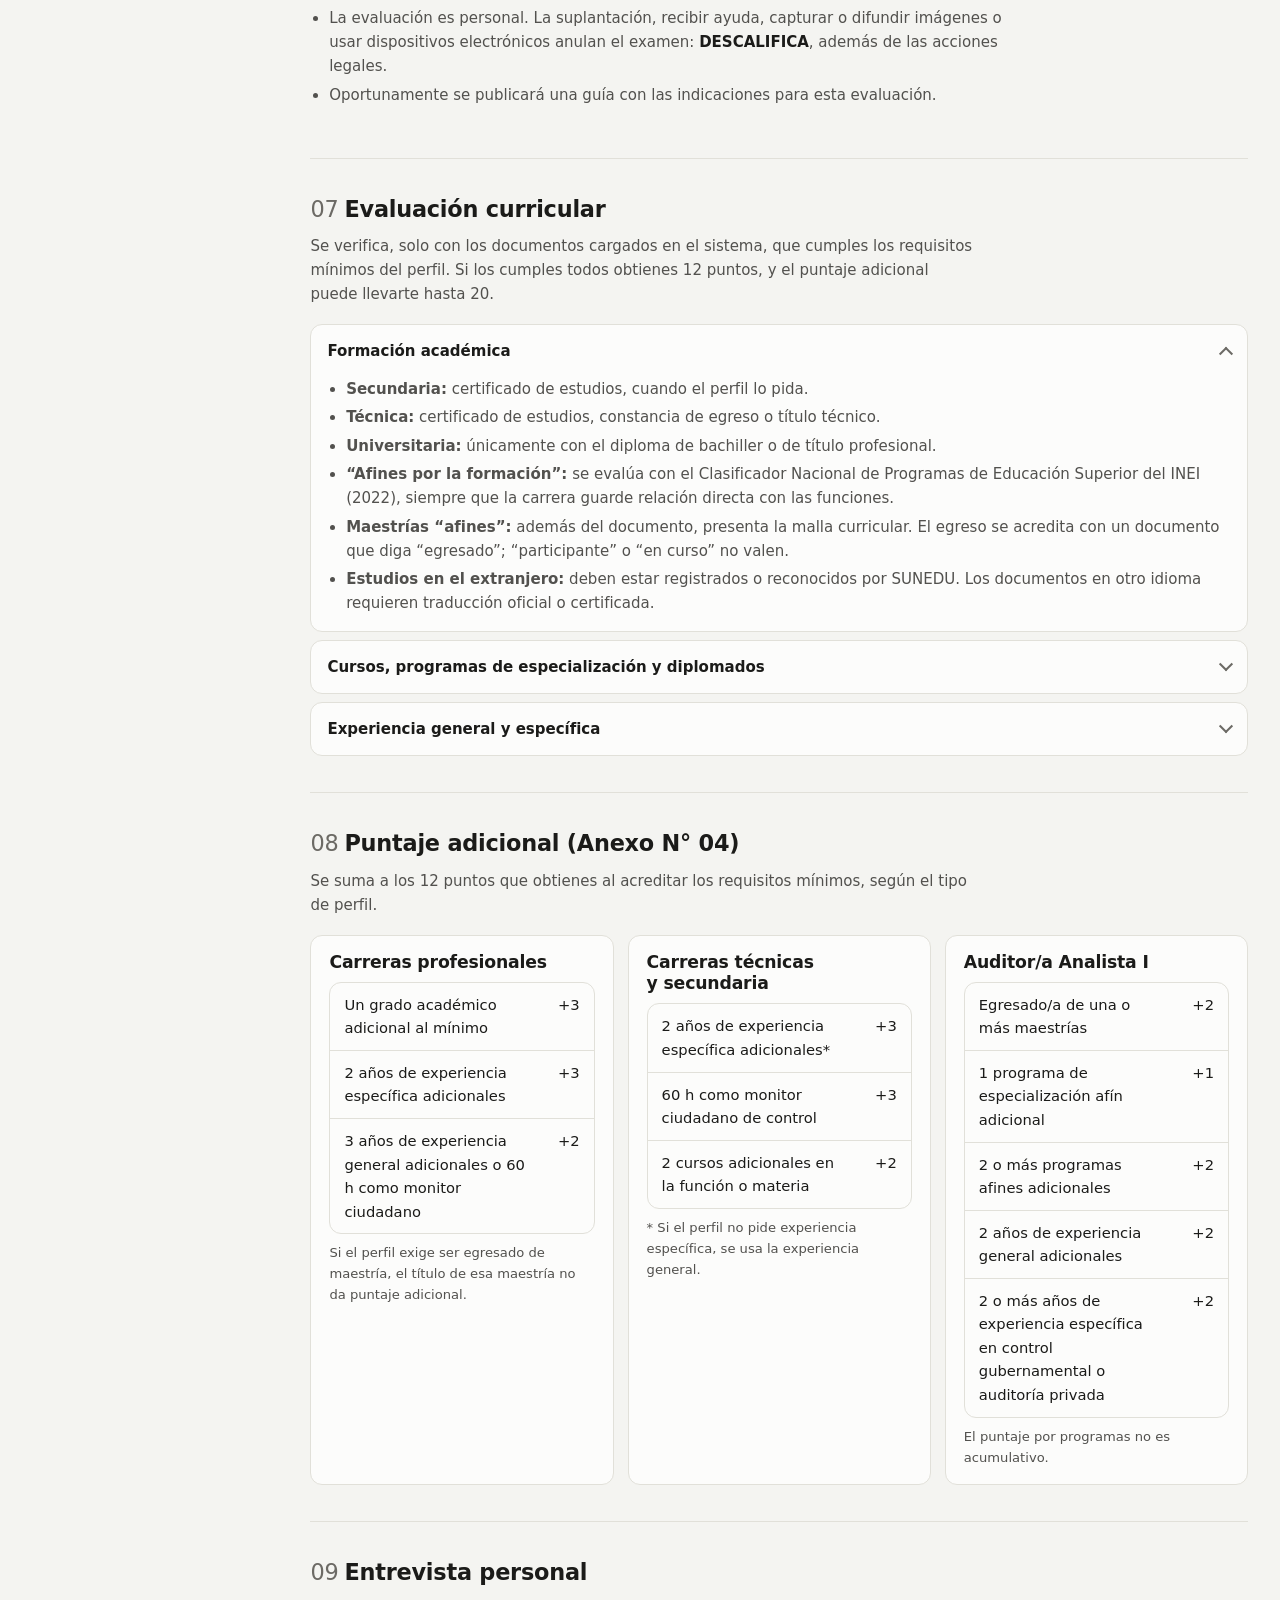
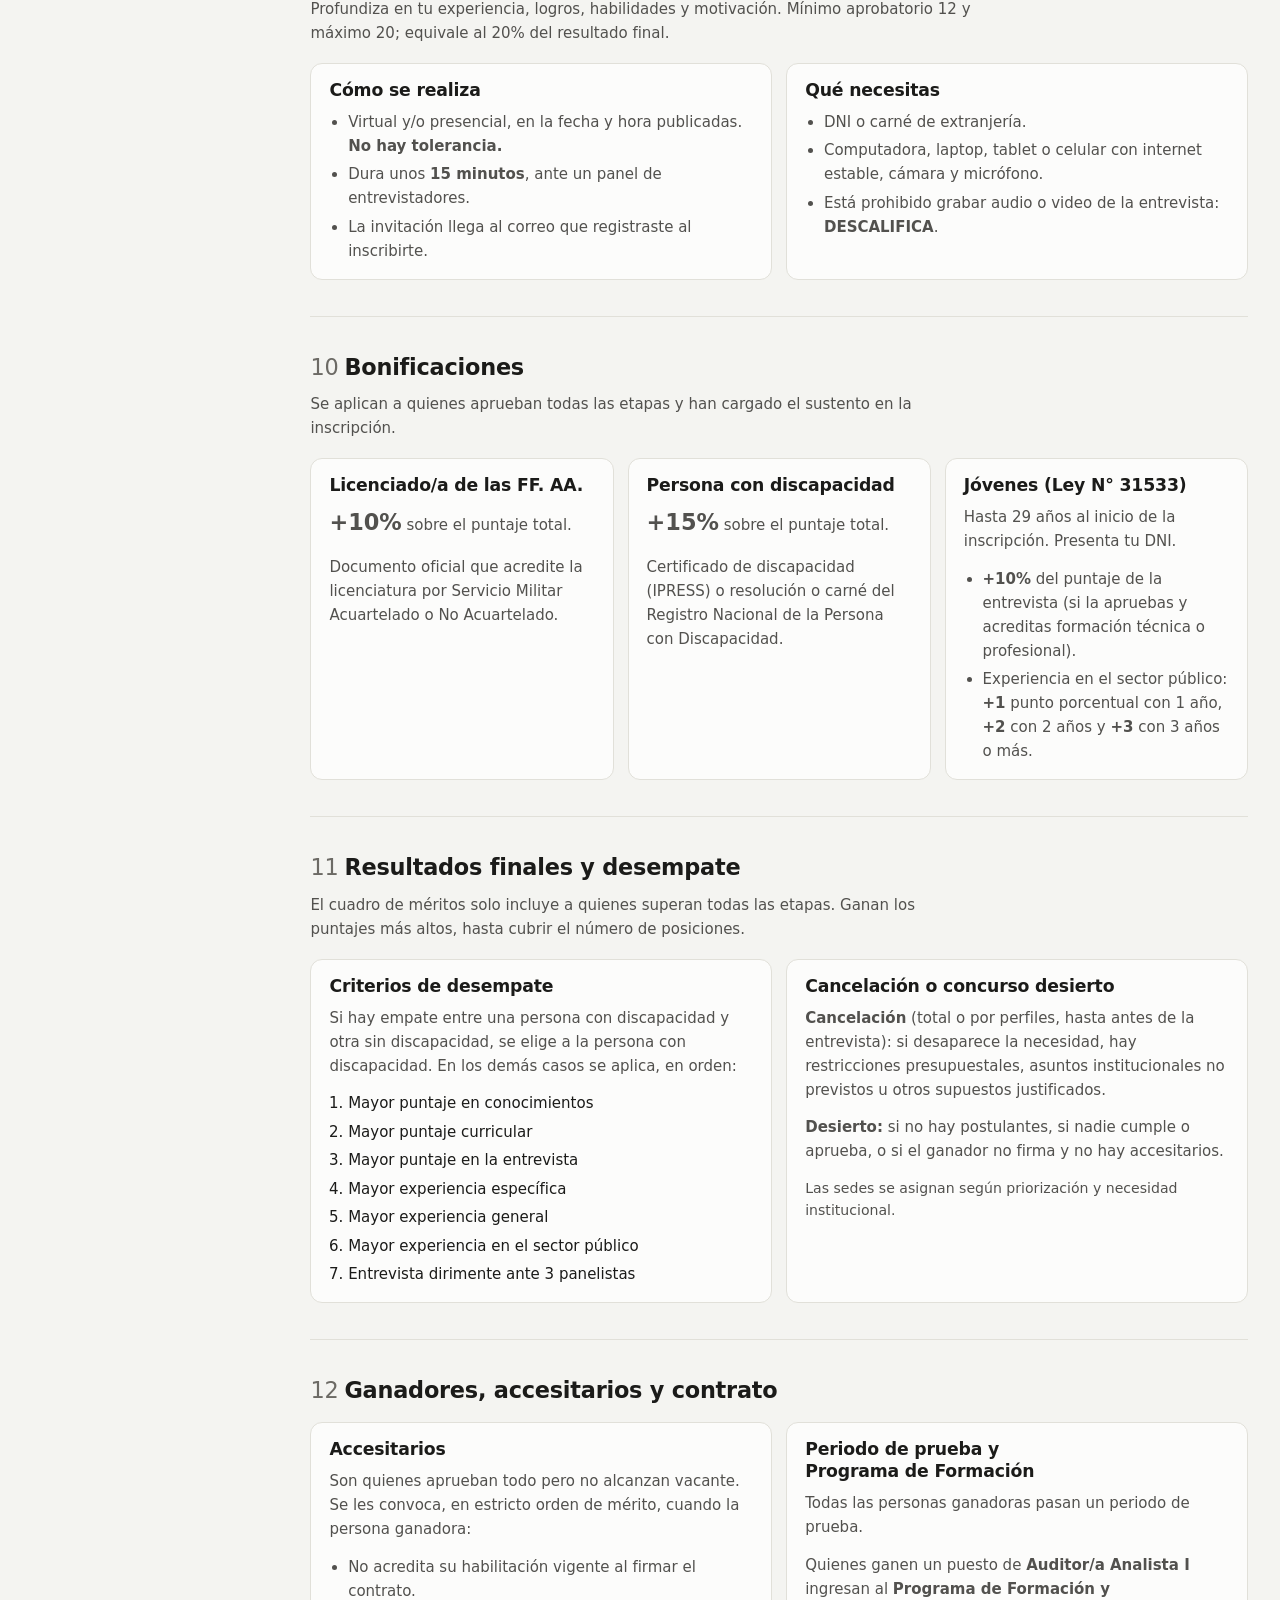
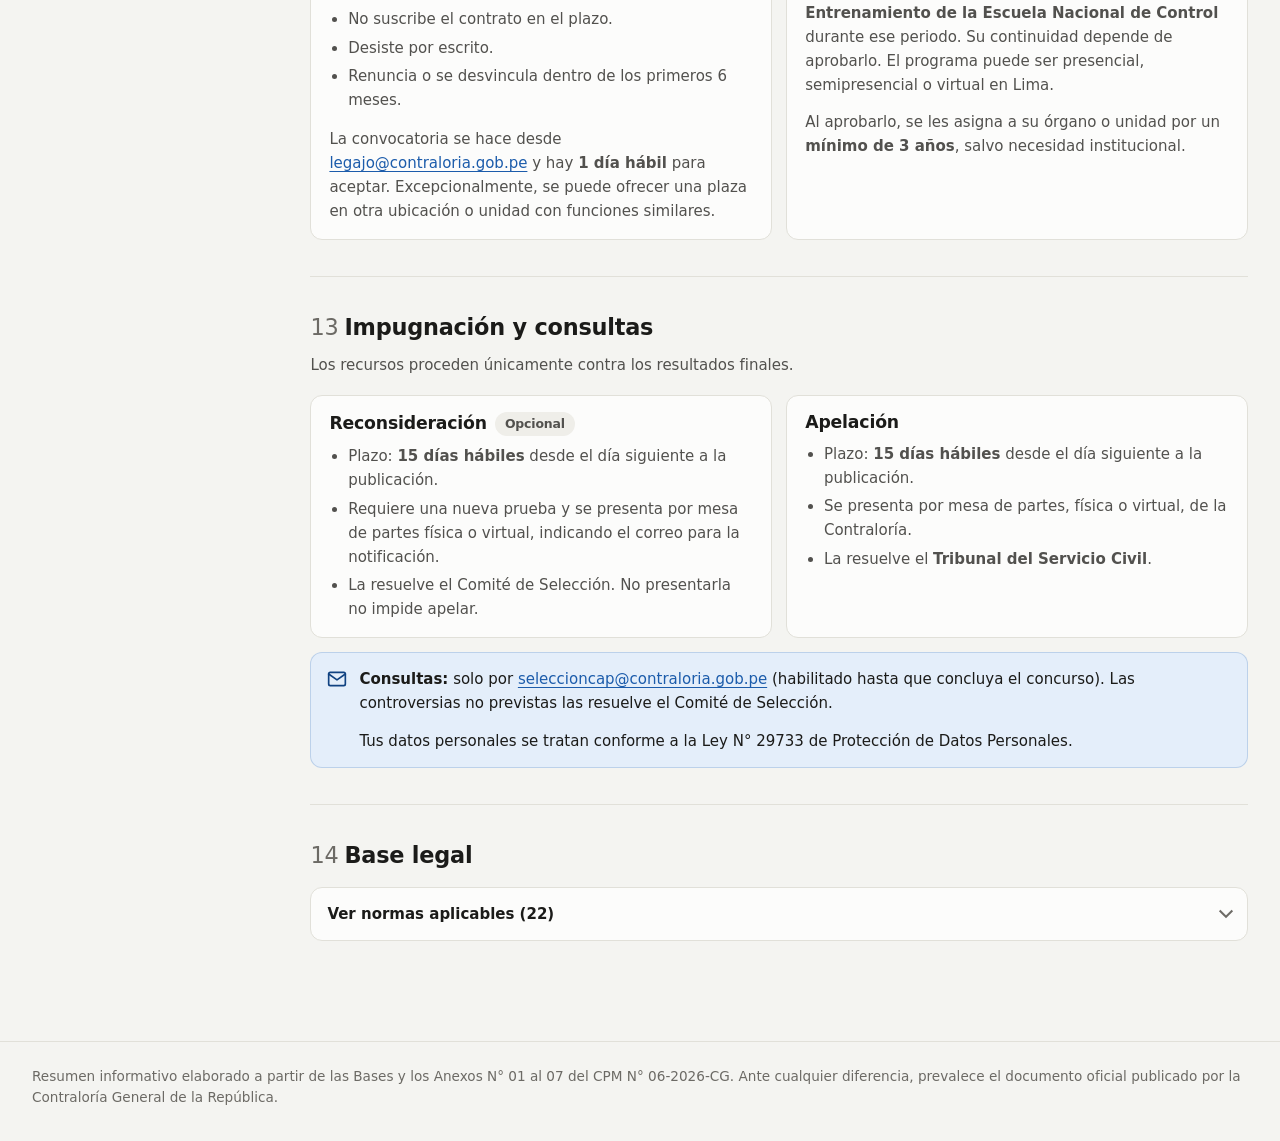
==== commit bafed427: "Agrega el reporte de cambios de la evaluación curricular Nueva sección Cambios (cambios.html) que co" ====
--- a/index.html
+++ b/index.html
@@ -24,6 +24,7 @@
       <a class="nav__link" href="dashboard.html">Perfiles</a>
       <a class="nav__link" href="resultados.html">Inscripción</a>
       <a class="nav__link" href="evaluaciones.html">Evaluaciones</a>
+      <a class="nav__link" href="cambios.html">Cambios</a>
     </nav>
     <button class="icon-btn" id="theme-toggle" type="button" aria-label="Cambiar tema"></button>
   </div>
--- a/css/styles.css
+++ b/css/styles.css
@@ -176,9 +176,15 @@
 .icon-btn:hover { color: var(--ink); border-color: var(--line-strong); }
 .icon-btn svg { width: 18px; height: 18px; }
 
-@media (max-width: 640px) {
+@media (max-width: 760px) {
   .brand__text { display: none; }
   .nav__link { padding: 8px 10px; font-size: 0.85rem; }
+}
+/* En teléfonos, el menú se desplaza horizontalmente en vez de encimarse */
+@media (max-width: 520px) {
+  .nav { min-width: 0; overflow-x: auto; scrollbar-width: none; }
+  .nav::-webkit-scrollbar { display: none; }
+  .nav__link { padding: 7px 8px; font-size: 0.82rem; }
 }
 
 /* ---------- Layout helpers ---------- */
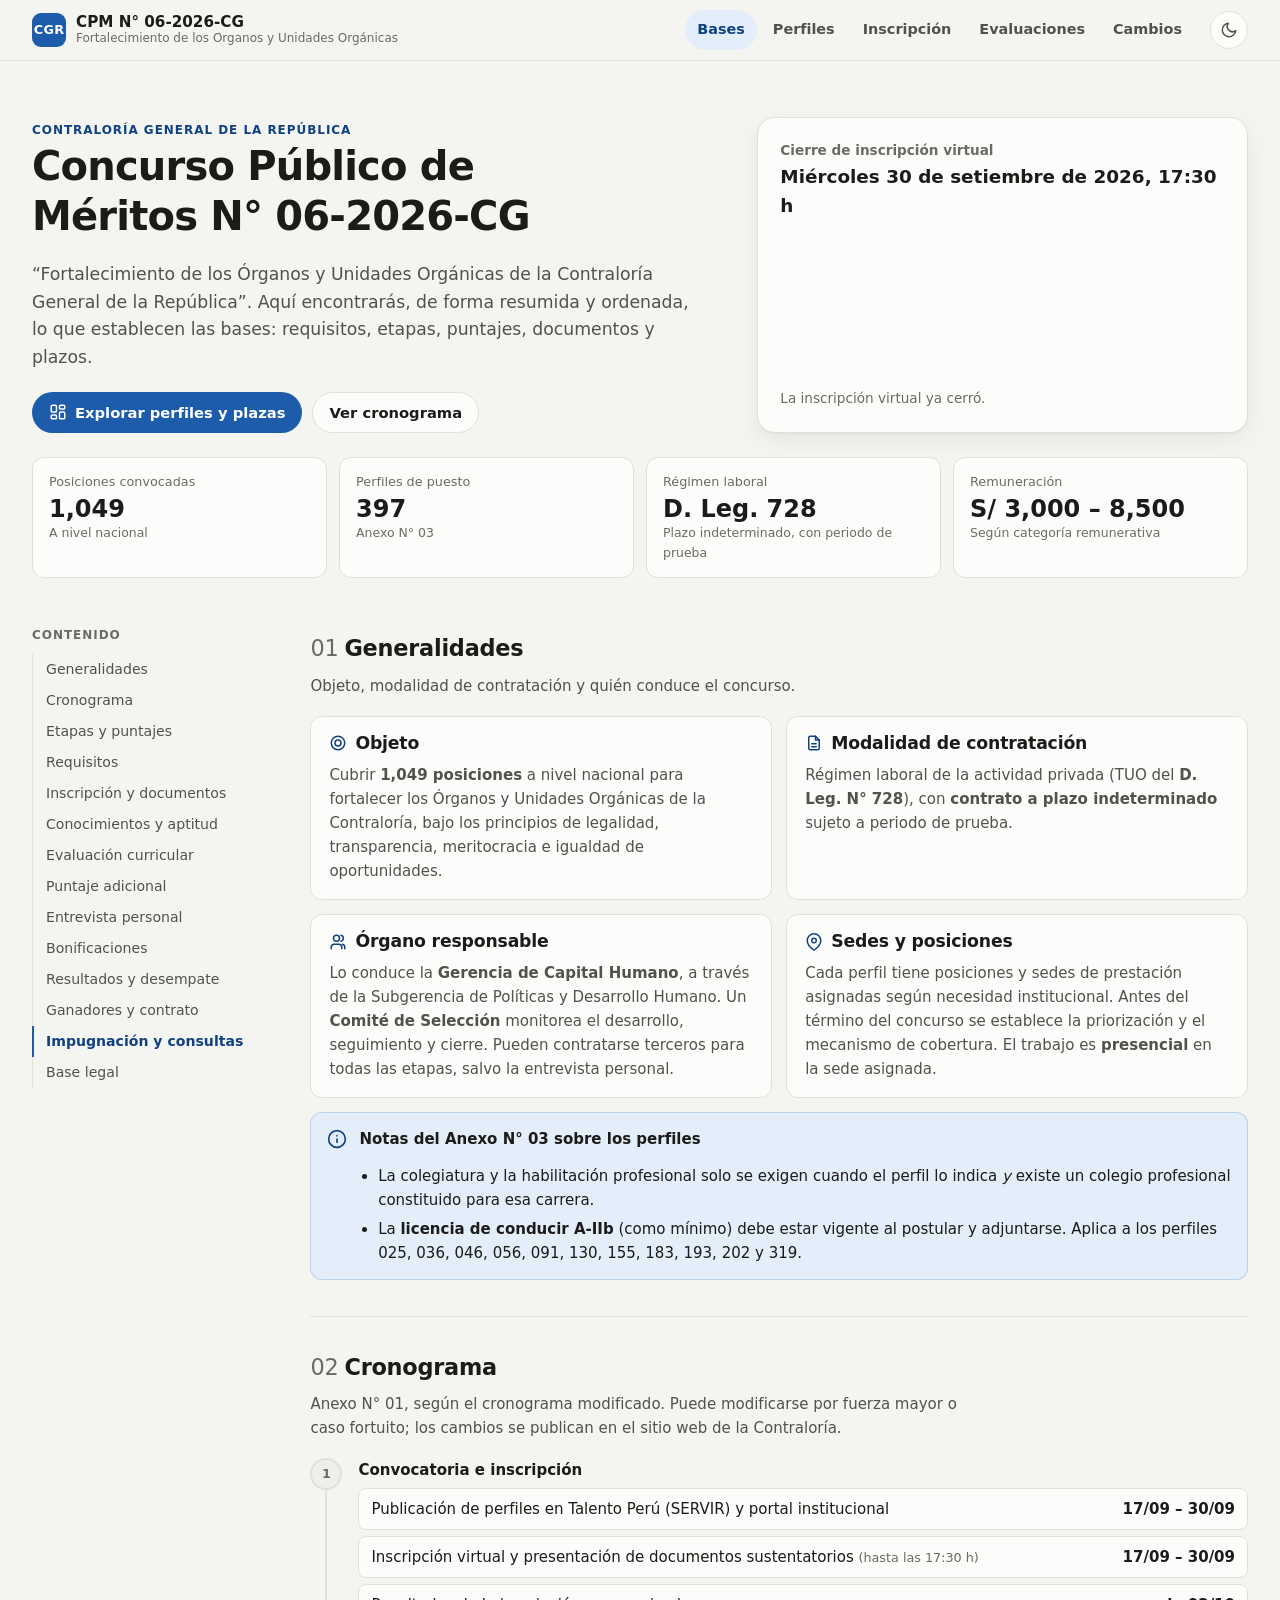
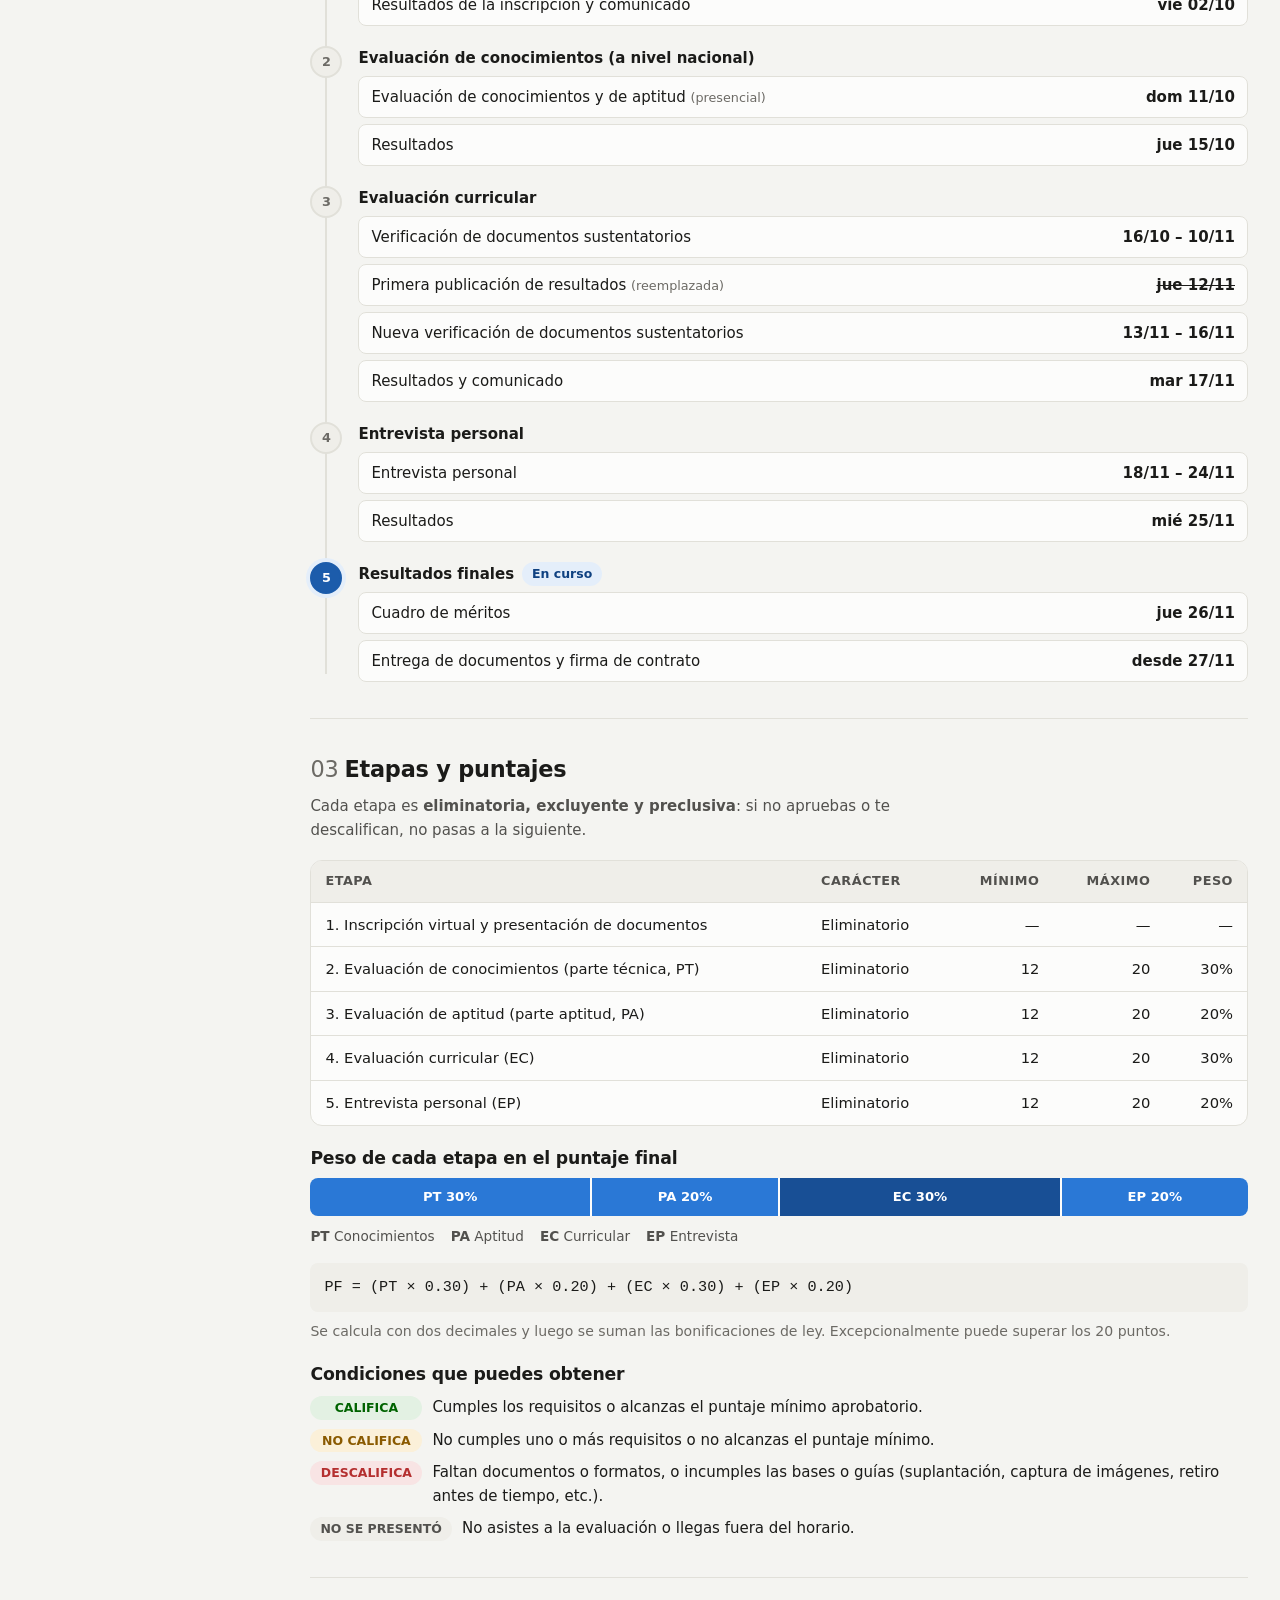
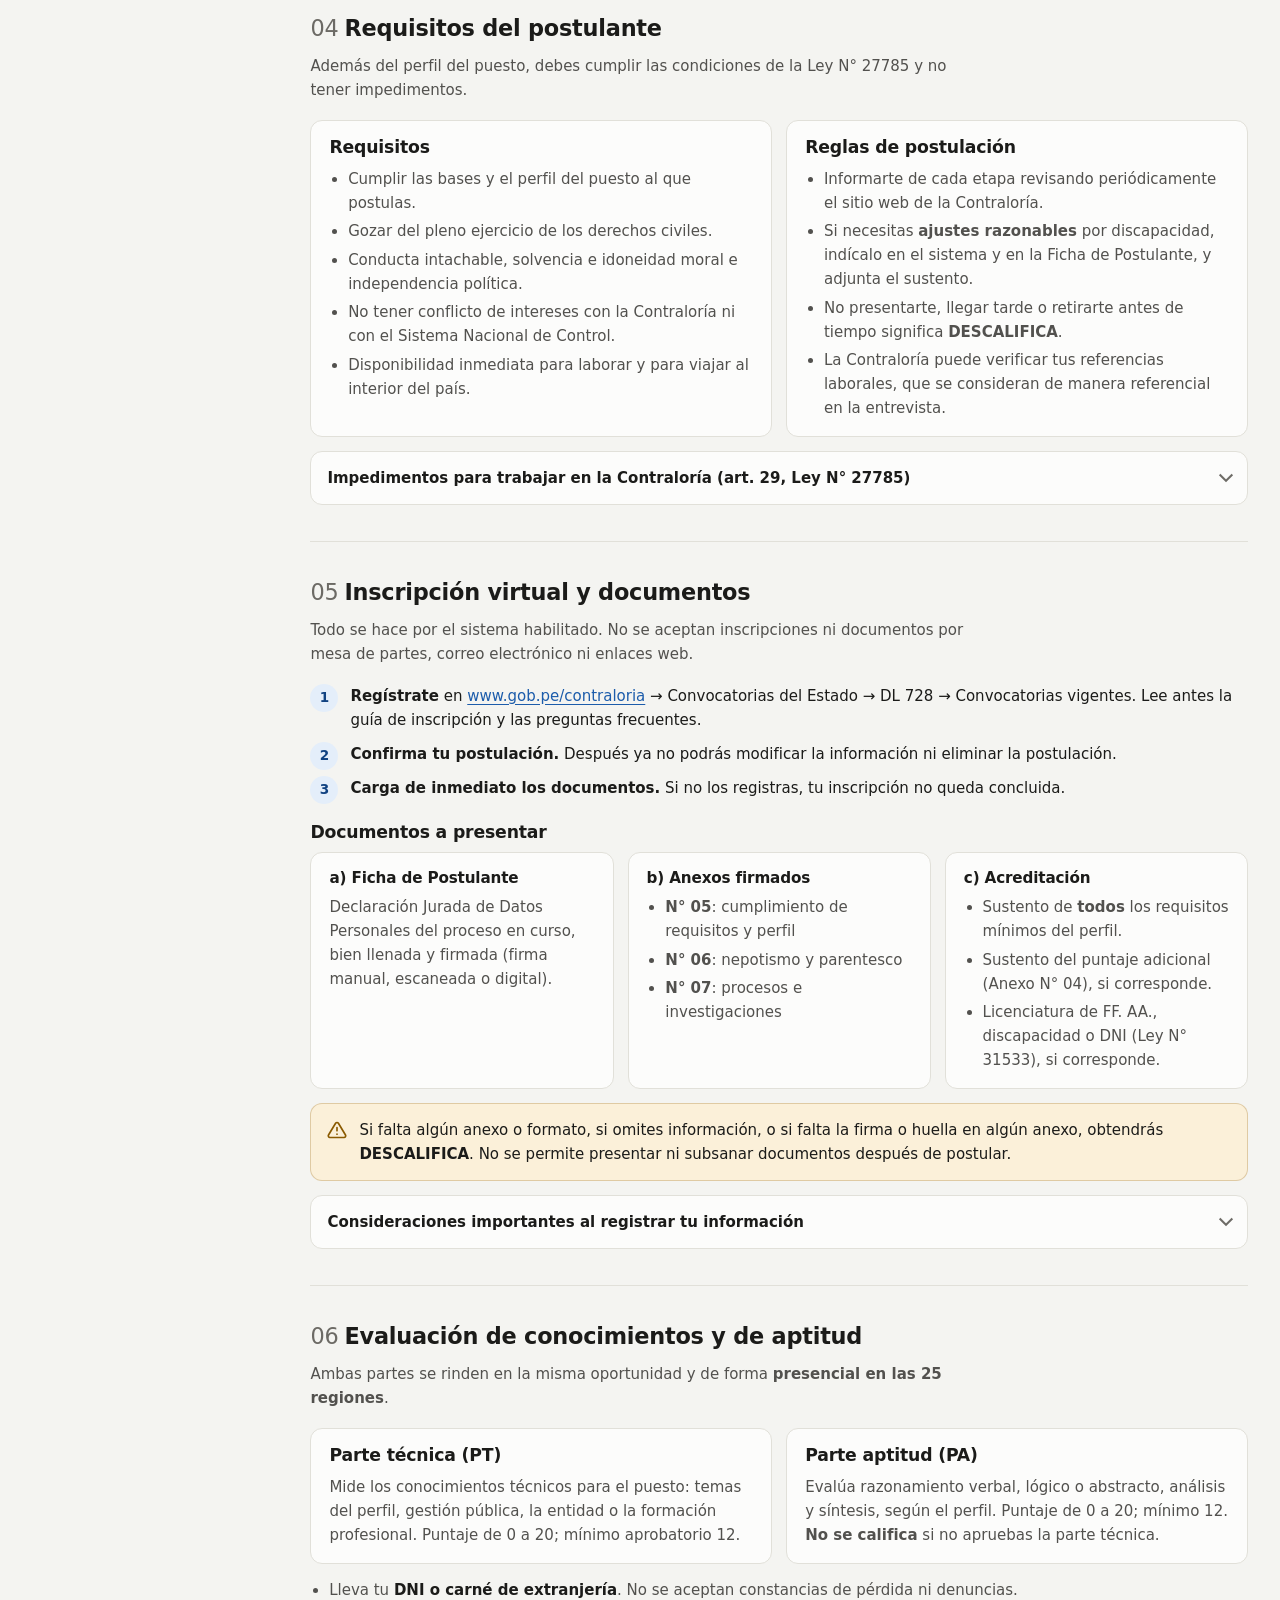
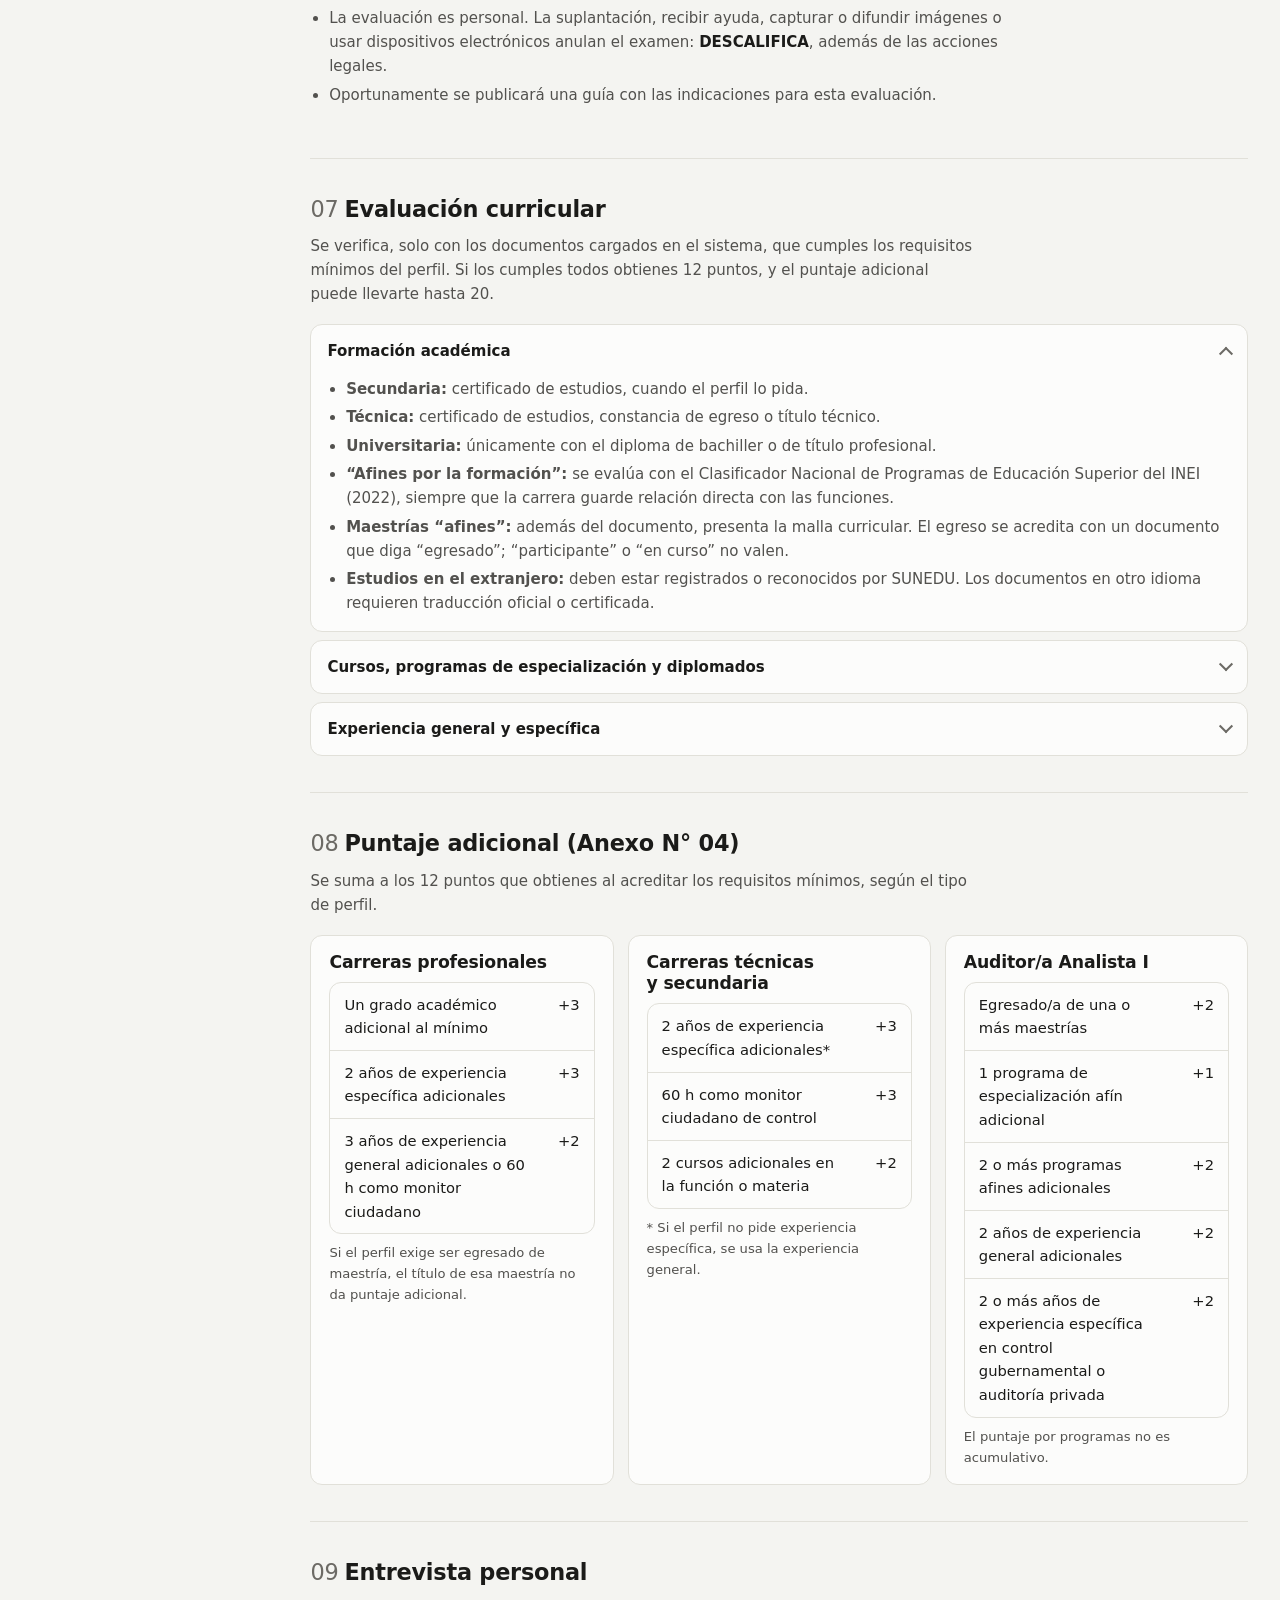
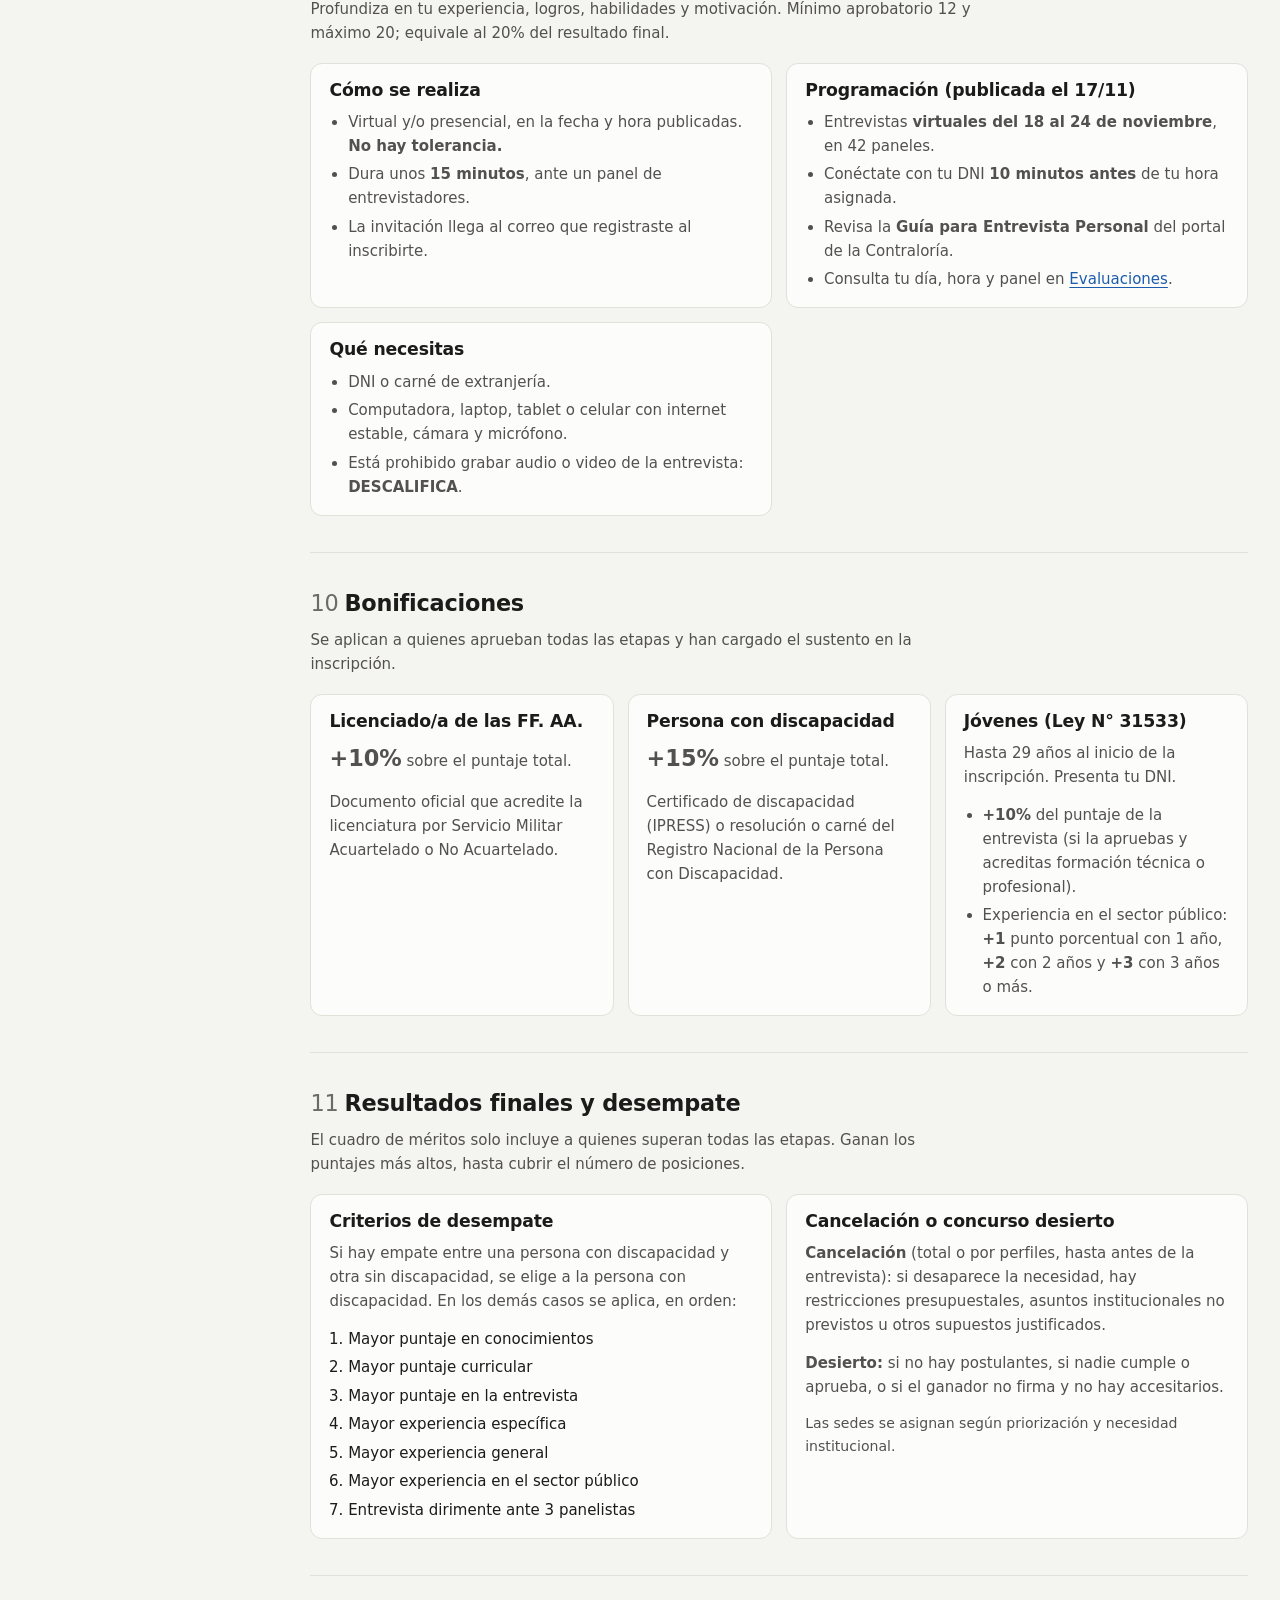
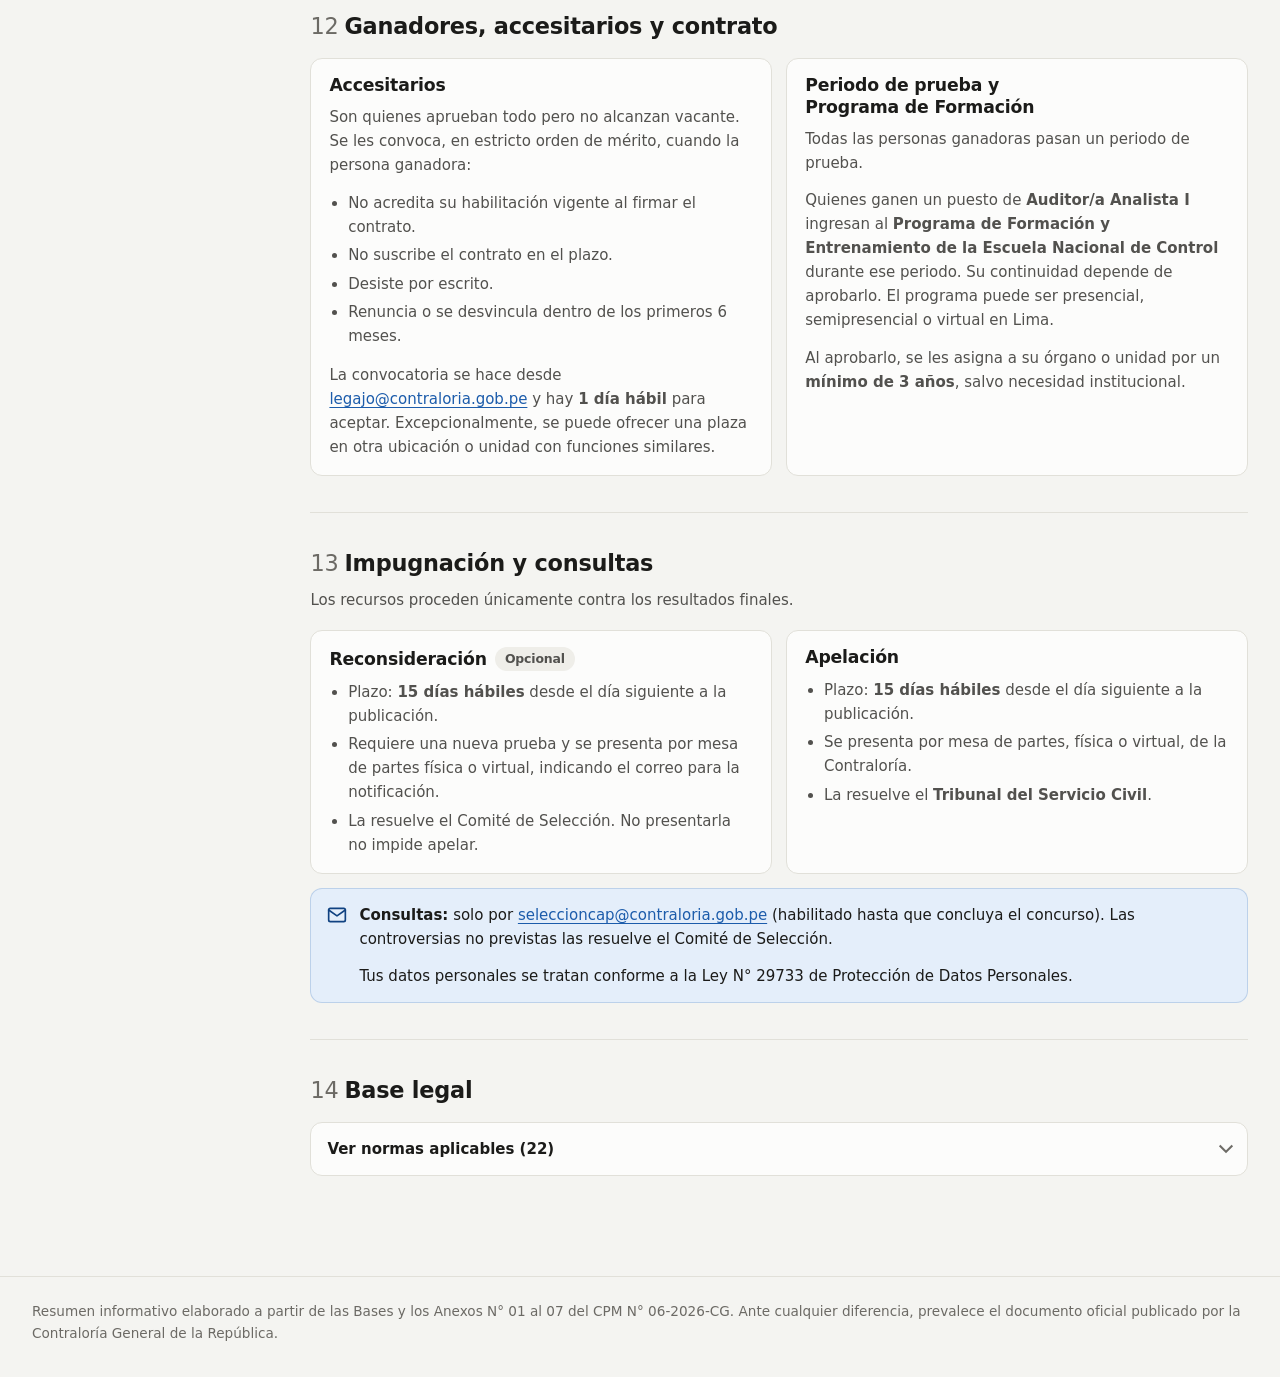
==== commit 575bb5c4: "Integra la programación de entrevistas en evaluaciones El generador lee la programación de la entrev" ====
--- a/index.html
+++ b/index.html
@@ -488,6 +488,15 @@
             </ul>
           </div>
           <div class="info-card">
+            <h3>Programación (publicada el 17/11)</h3>
+            <ul>
+              <li>Entrevistas <strong>virtuales del 18 al 24 de noviembre</strong>, en 42 paneles.</li>
+              <li>Conéctate con tu DNI <strong>10 minutos antes</strong> de tu hora asignada.</li>
+              <li>Revisa la <strong>Guía para Entrevista Personal</strong> del portal de la Contraloría.</li>
+              <li>Consulta tu día, hora y panel en <a href="evaluaciones.html?epdia=prox">Evaluaciones</a>.</li>
+            </ul>
+          </div>
+          <div class="info-card">
             <h3>Qué necesitas</h3>
             <ul>
               <li>DNI o carné de extranjería.</li>
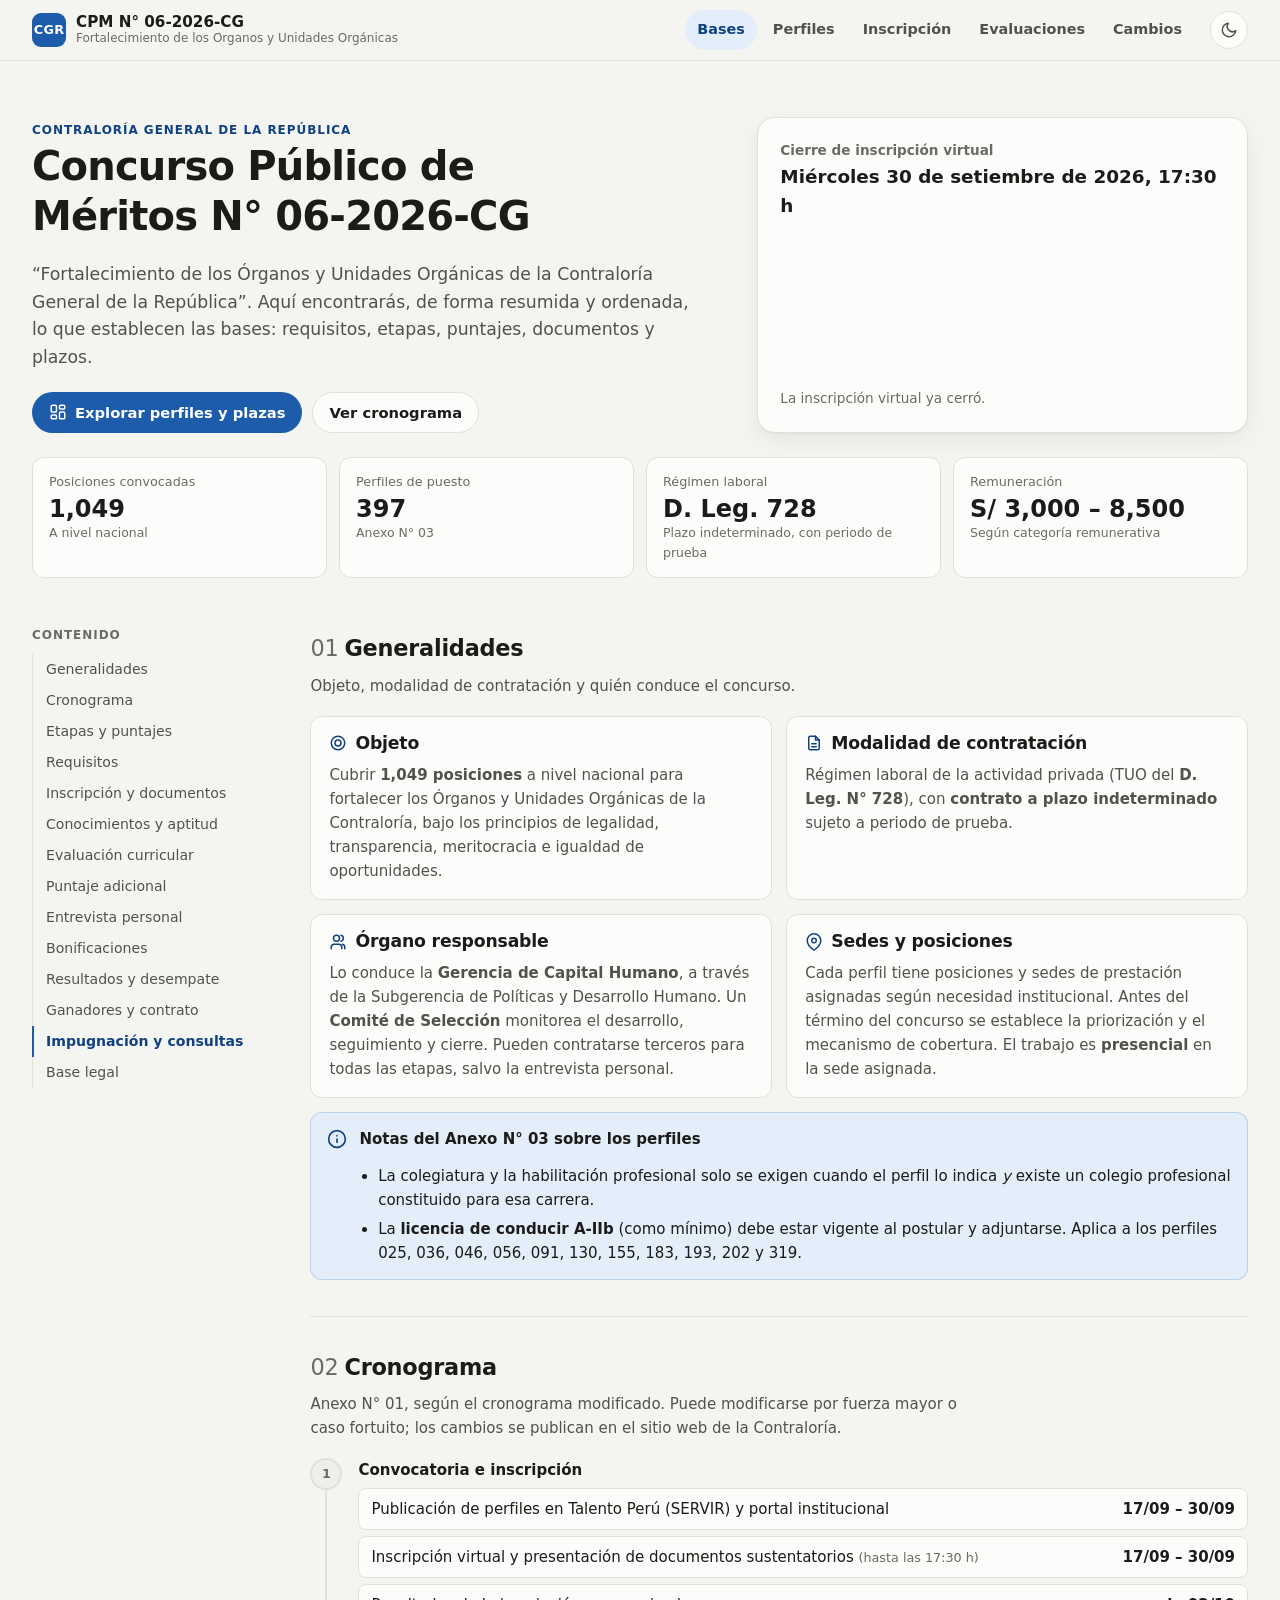
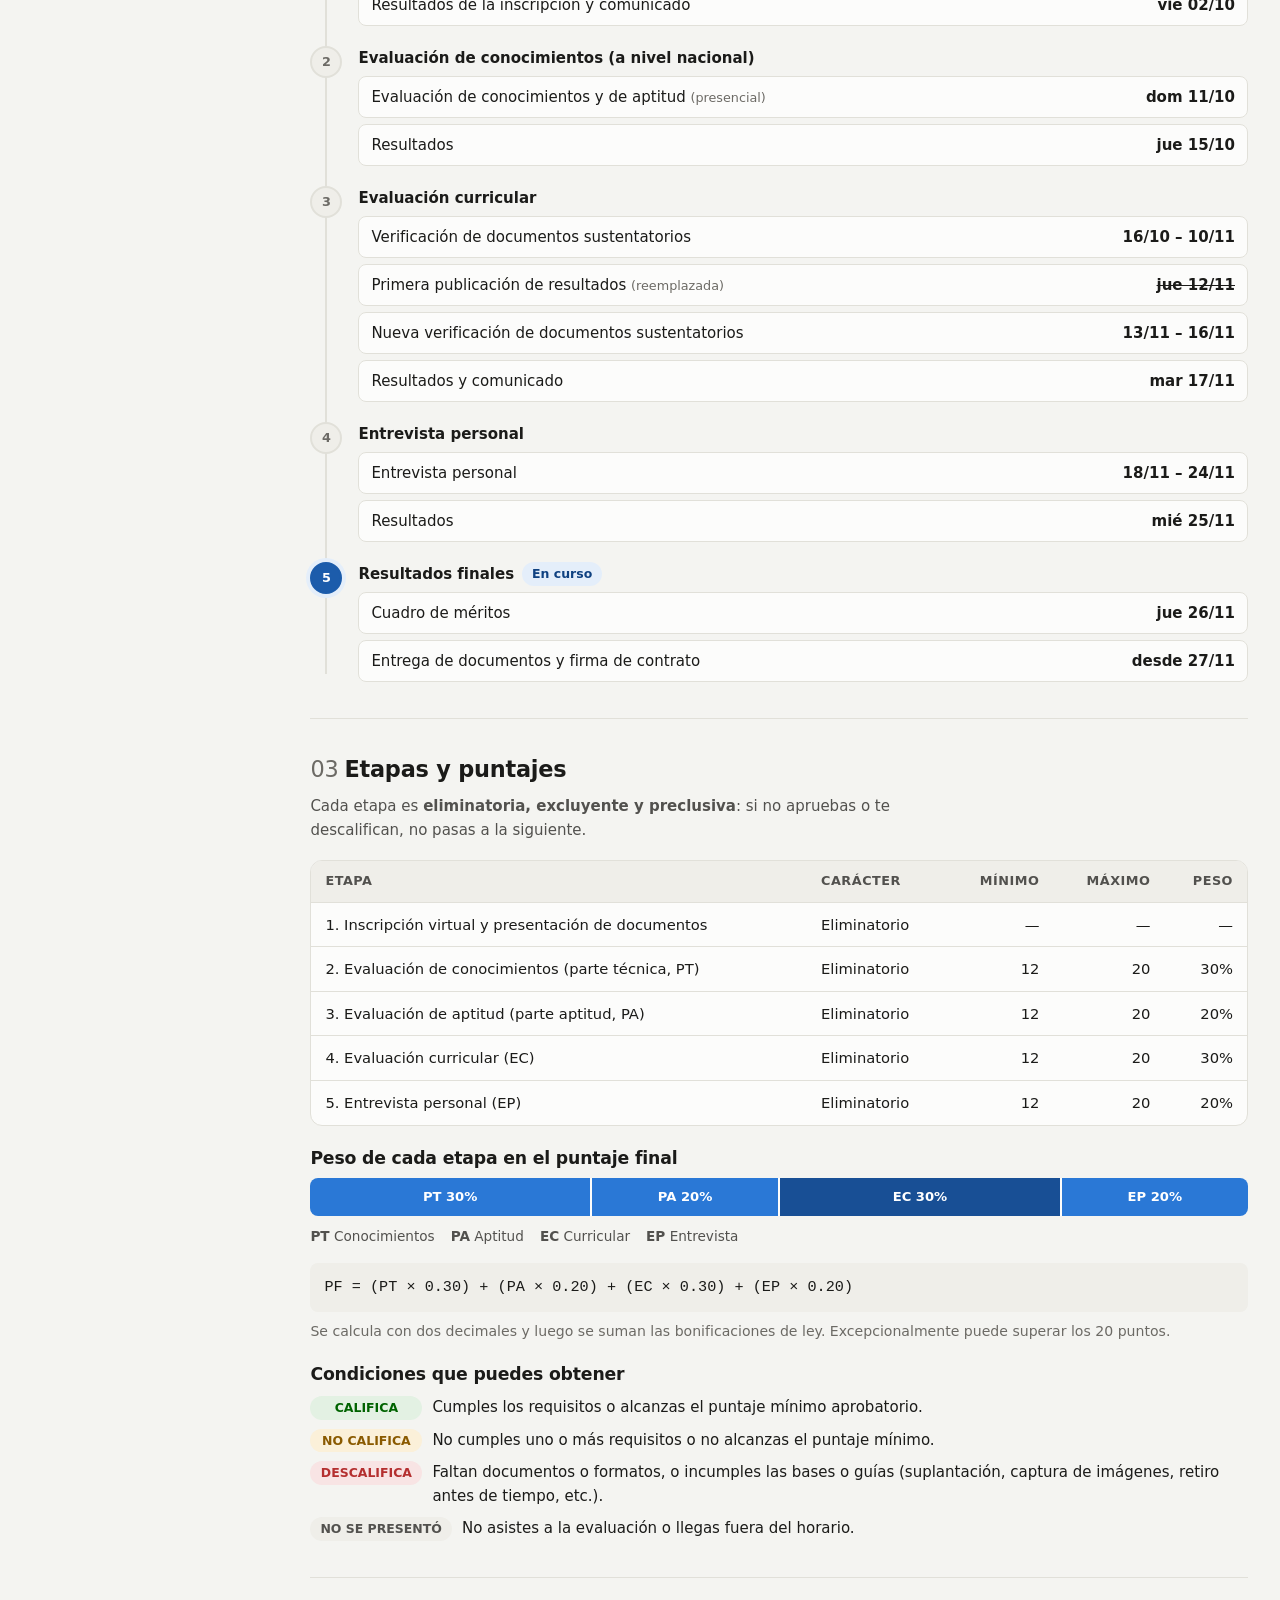
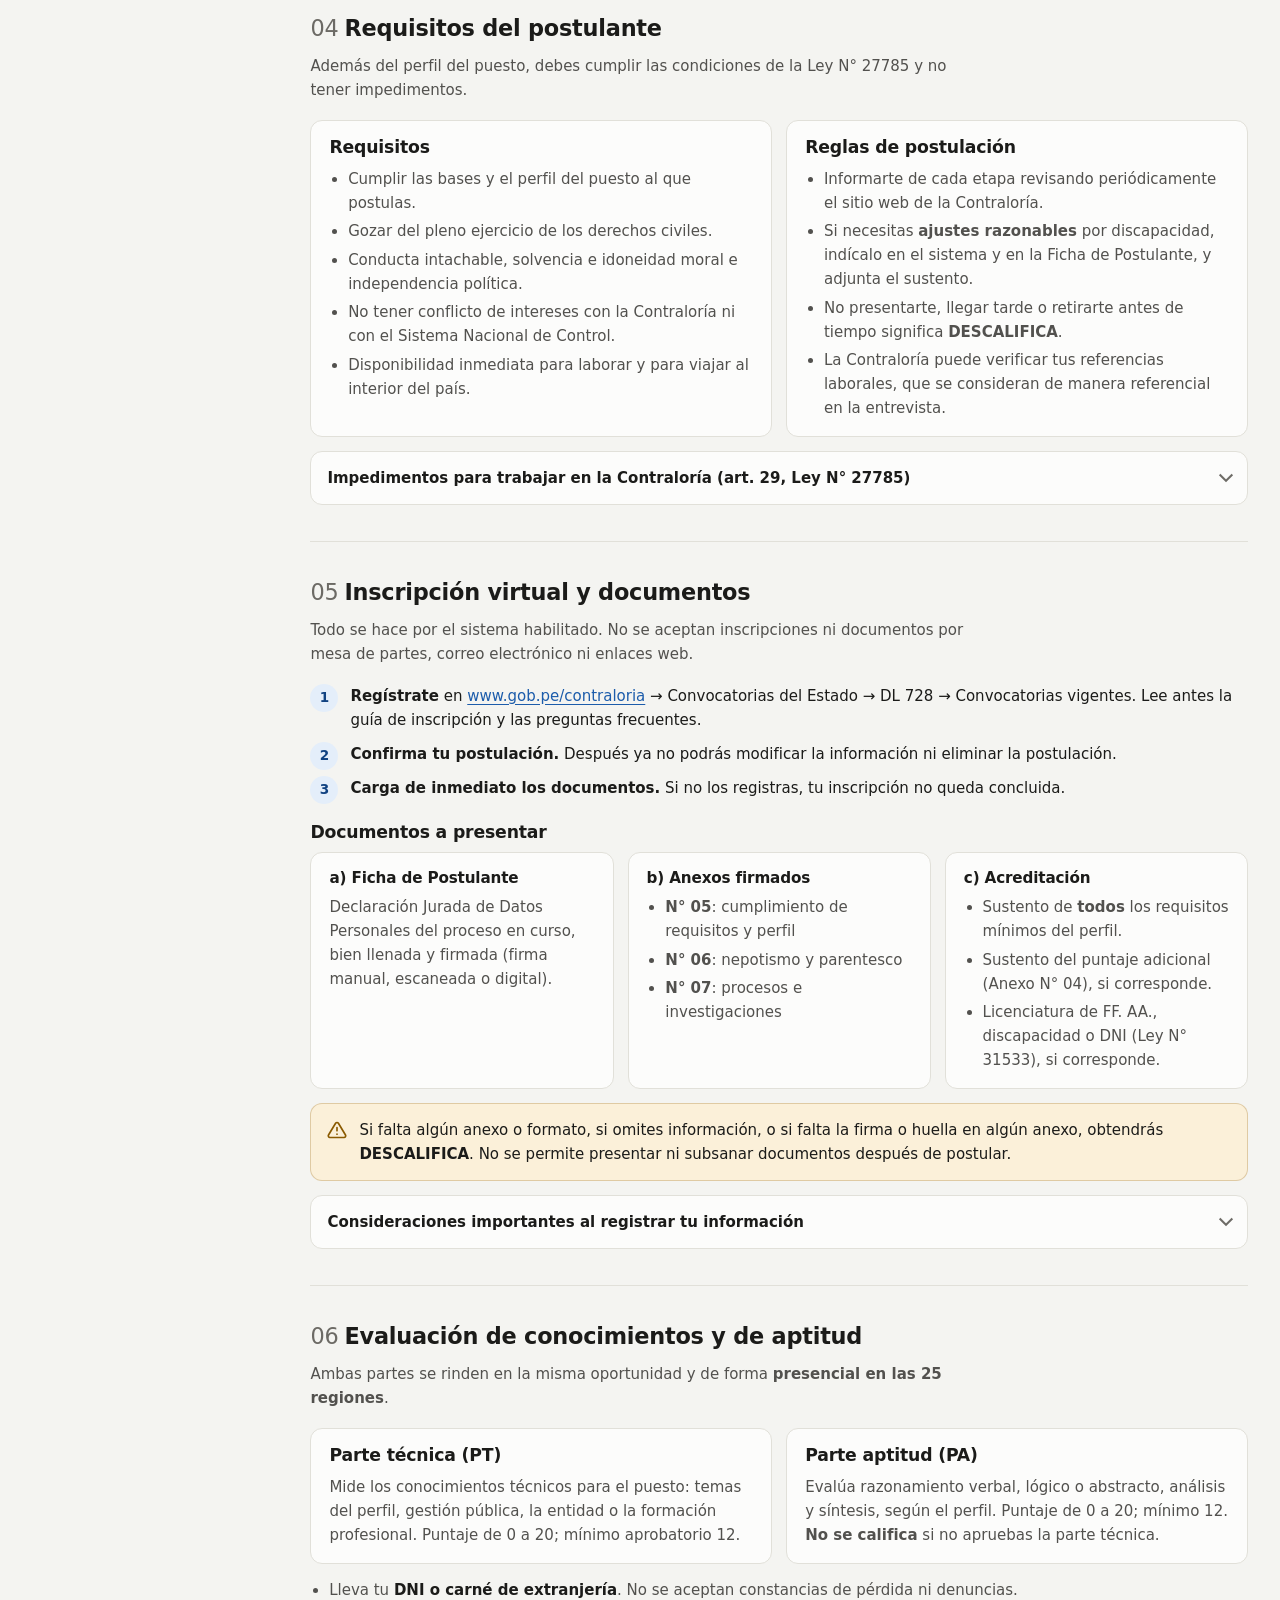
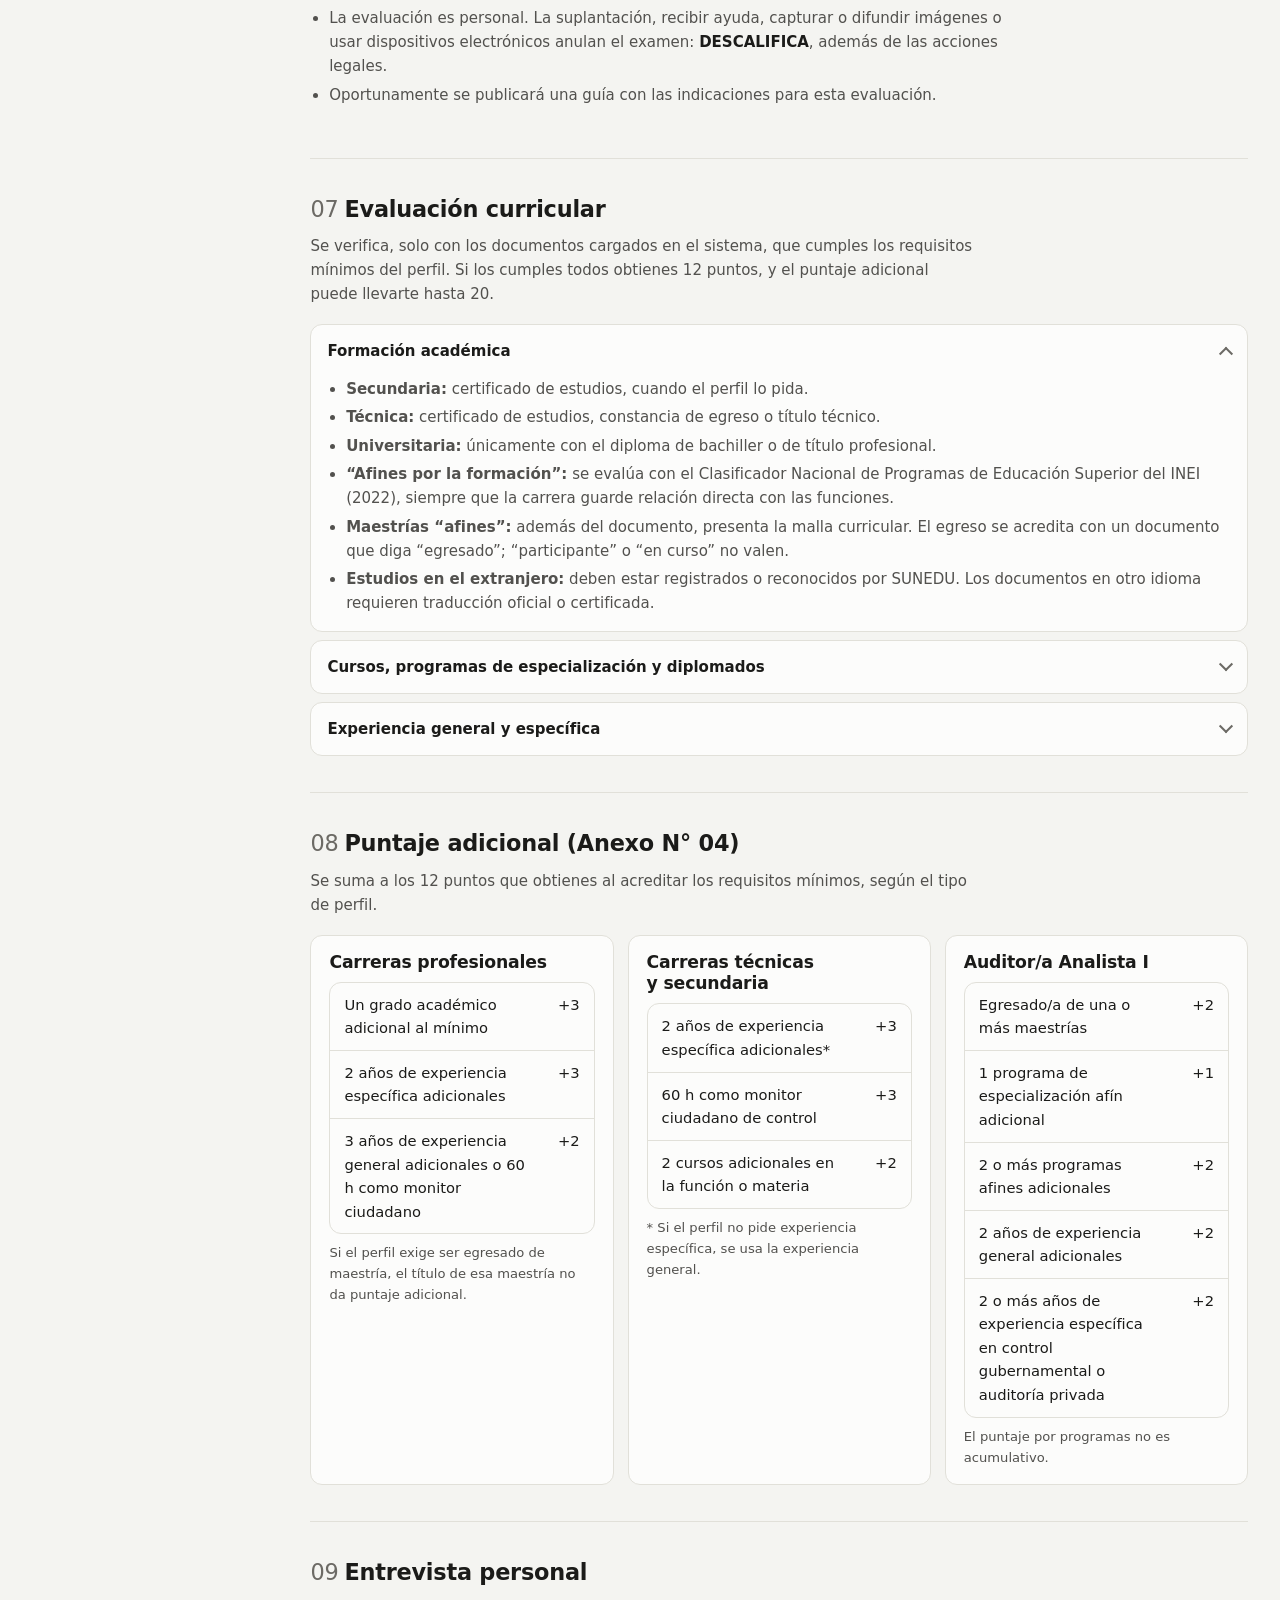
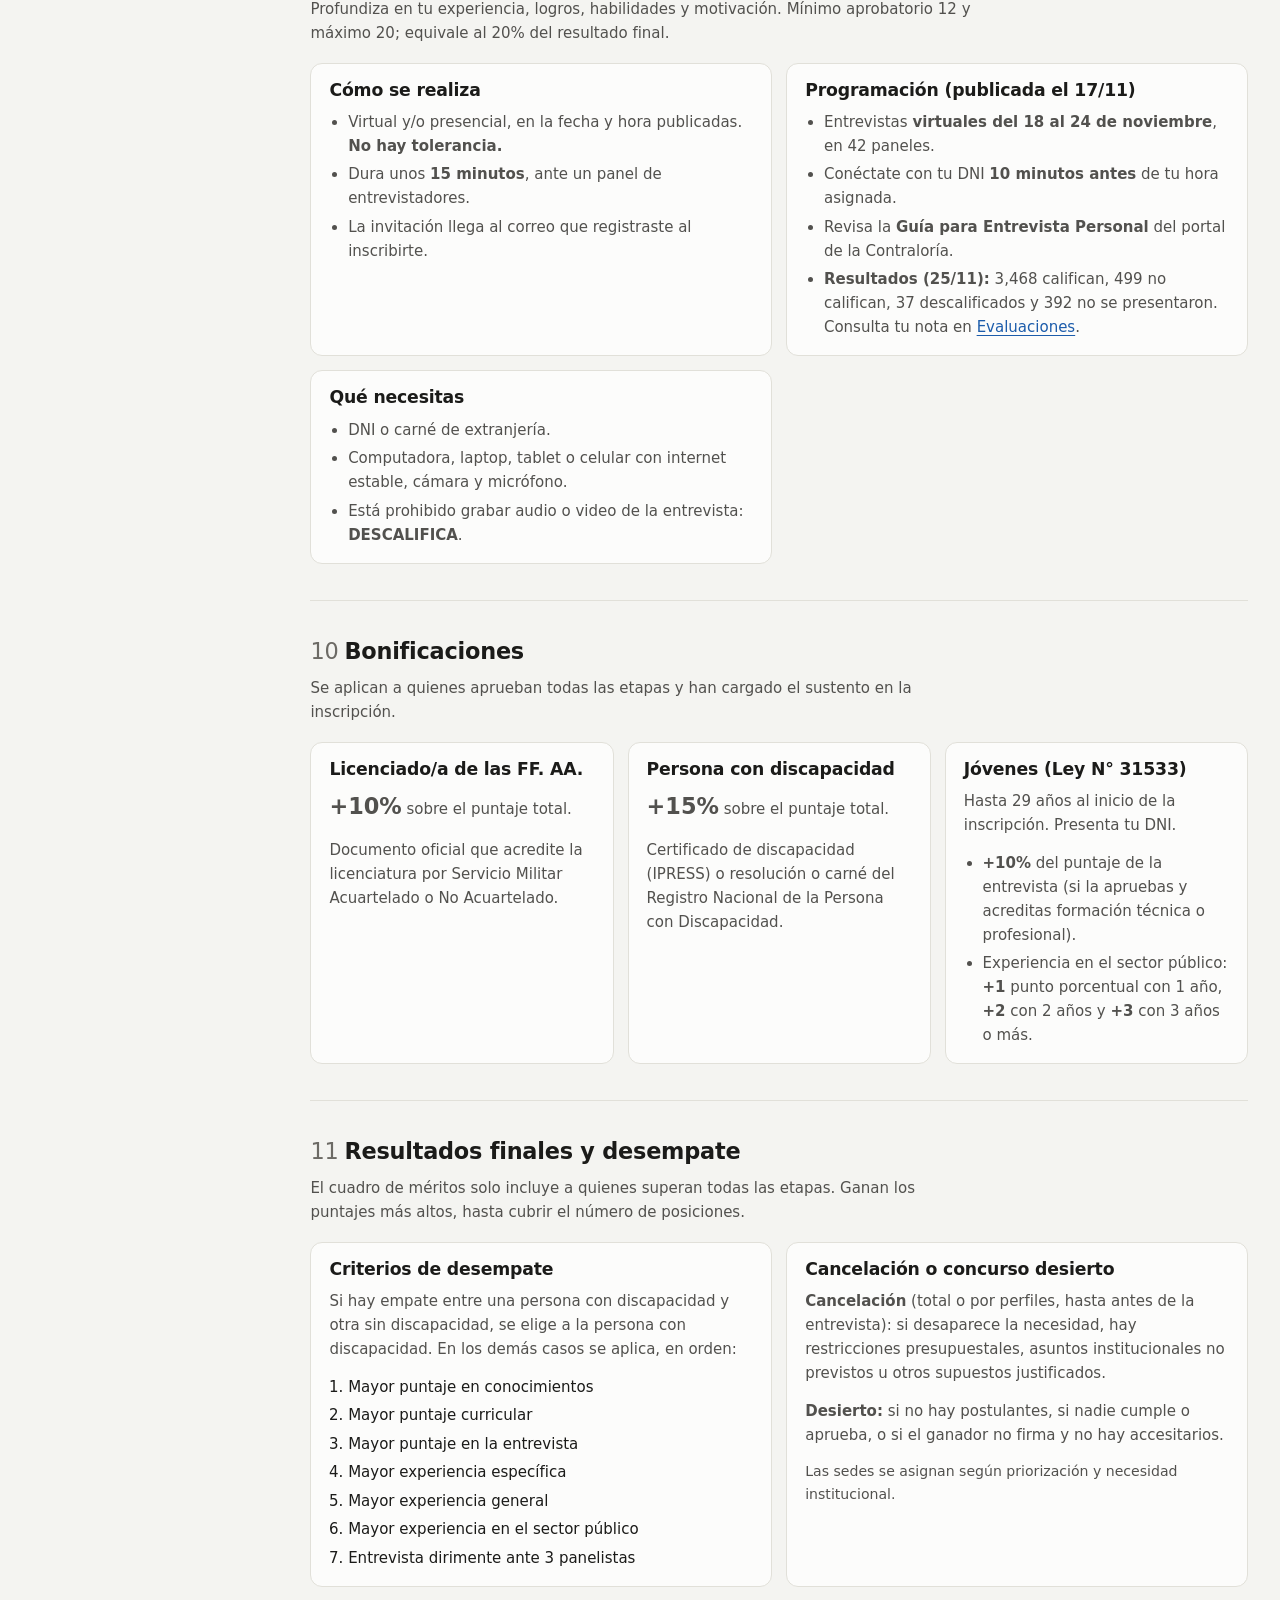
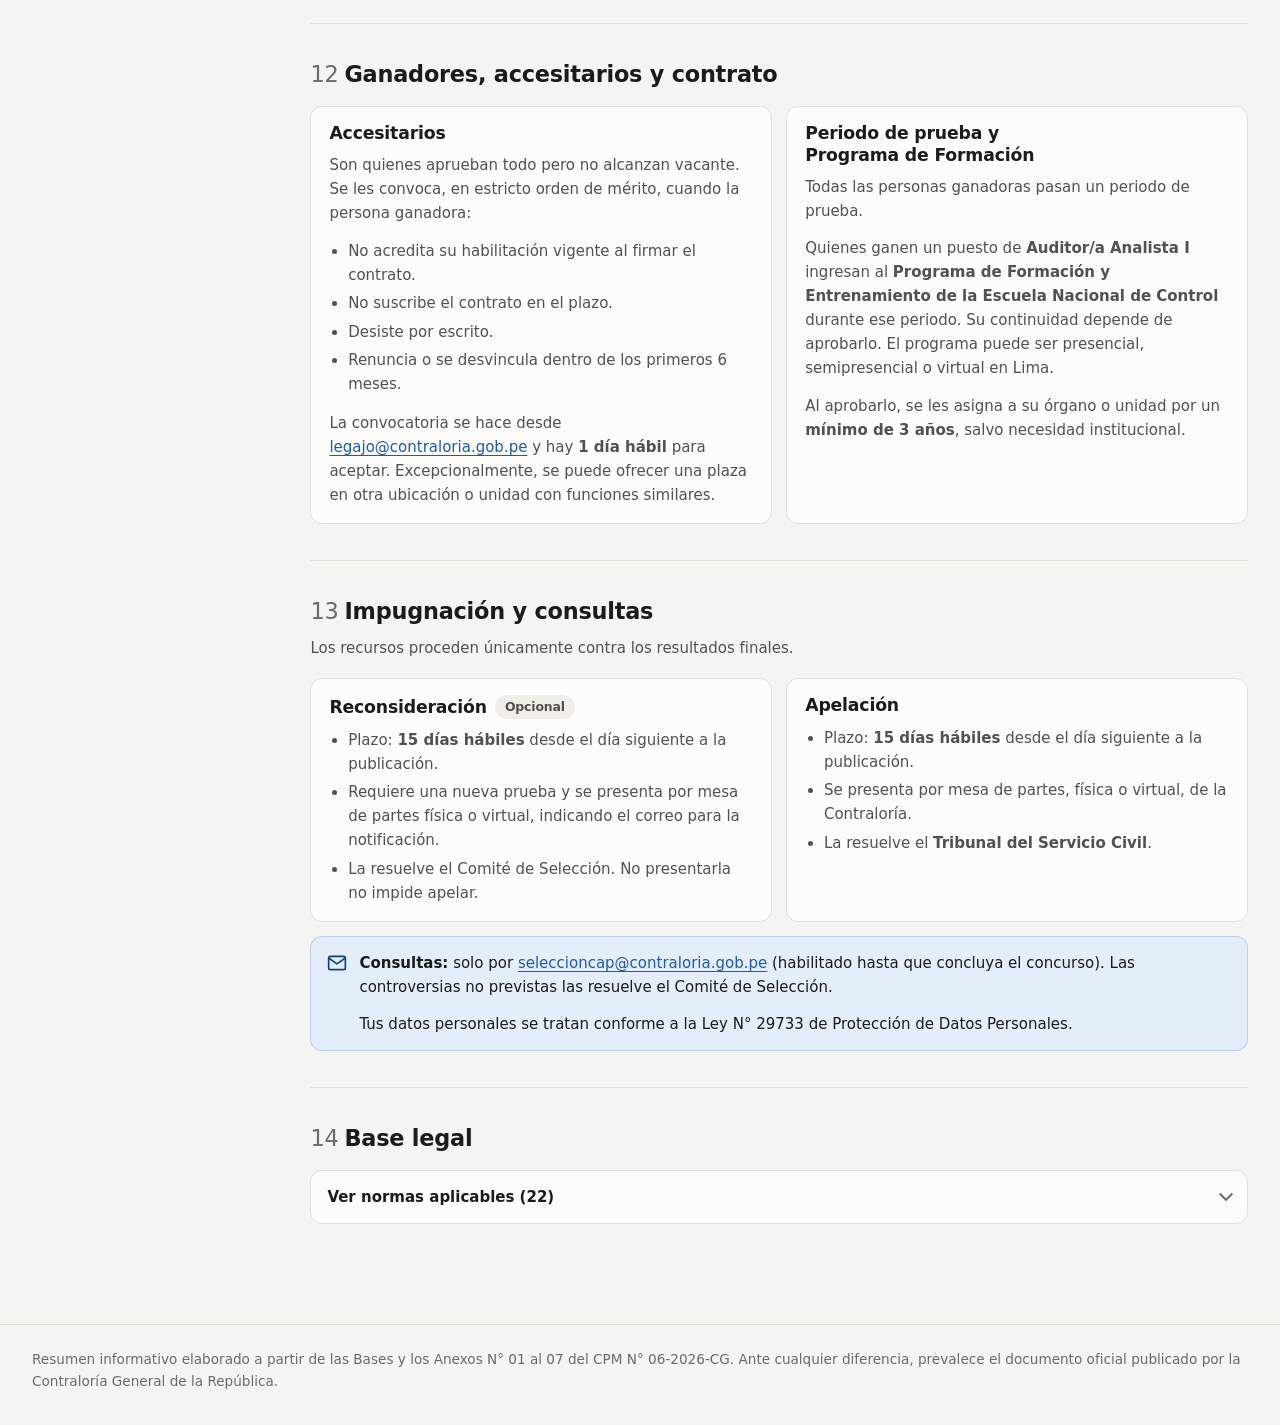
==== commit f31de7db: "Integra los resultados de la entrevista personal en evaluaciones El generador lee los resultados de " ====
--- a/index.html
+++ b/index.html
@@ -493,7 +493,7 @@
               <li>Entrevistas <strong>virtuales del 18 al 24 de noviembre</strong>, en 42 paneles.</li>
               <li>Conéctate con tu DNI <strong>10 minutos antes</strong> de tu hora asignada.</li>
               <li>Revisa la <strong>Guía para Entrevista Personal</strong> del portal de la Contraloría.</li>
-              <li>Consulta tu día, hora y panel en <a href="evaluaciones.html?epdia=prox">Evaluaciones</a>.</li>
+              <li><strong>Resultados (25/11):</strong> 3,468 califican, 499 no califican, 37 descalificados y 392 no se presentaron. Consulta tu nota en <a href="evaluaciones.html?ep=0">Evaluaciones</a>.</li>
             </ul>
           </div>
           <div class="info-card">
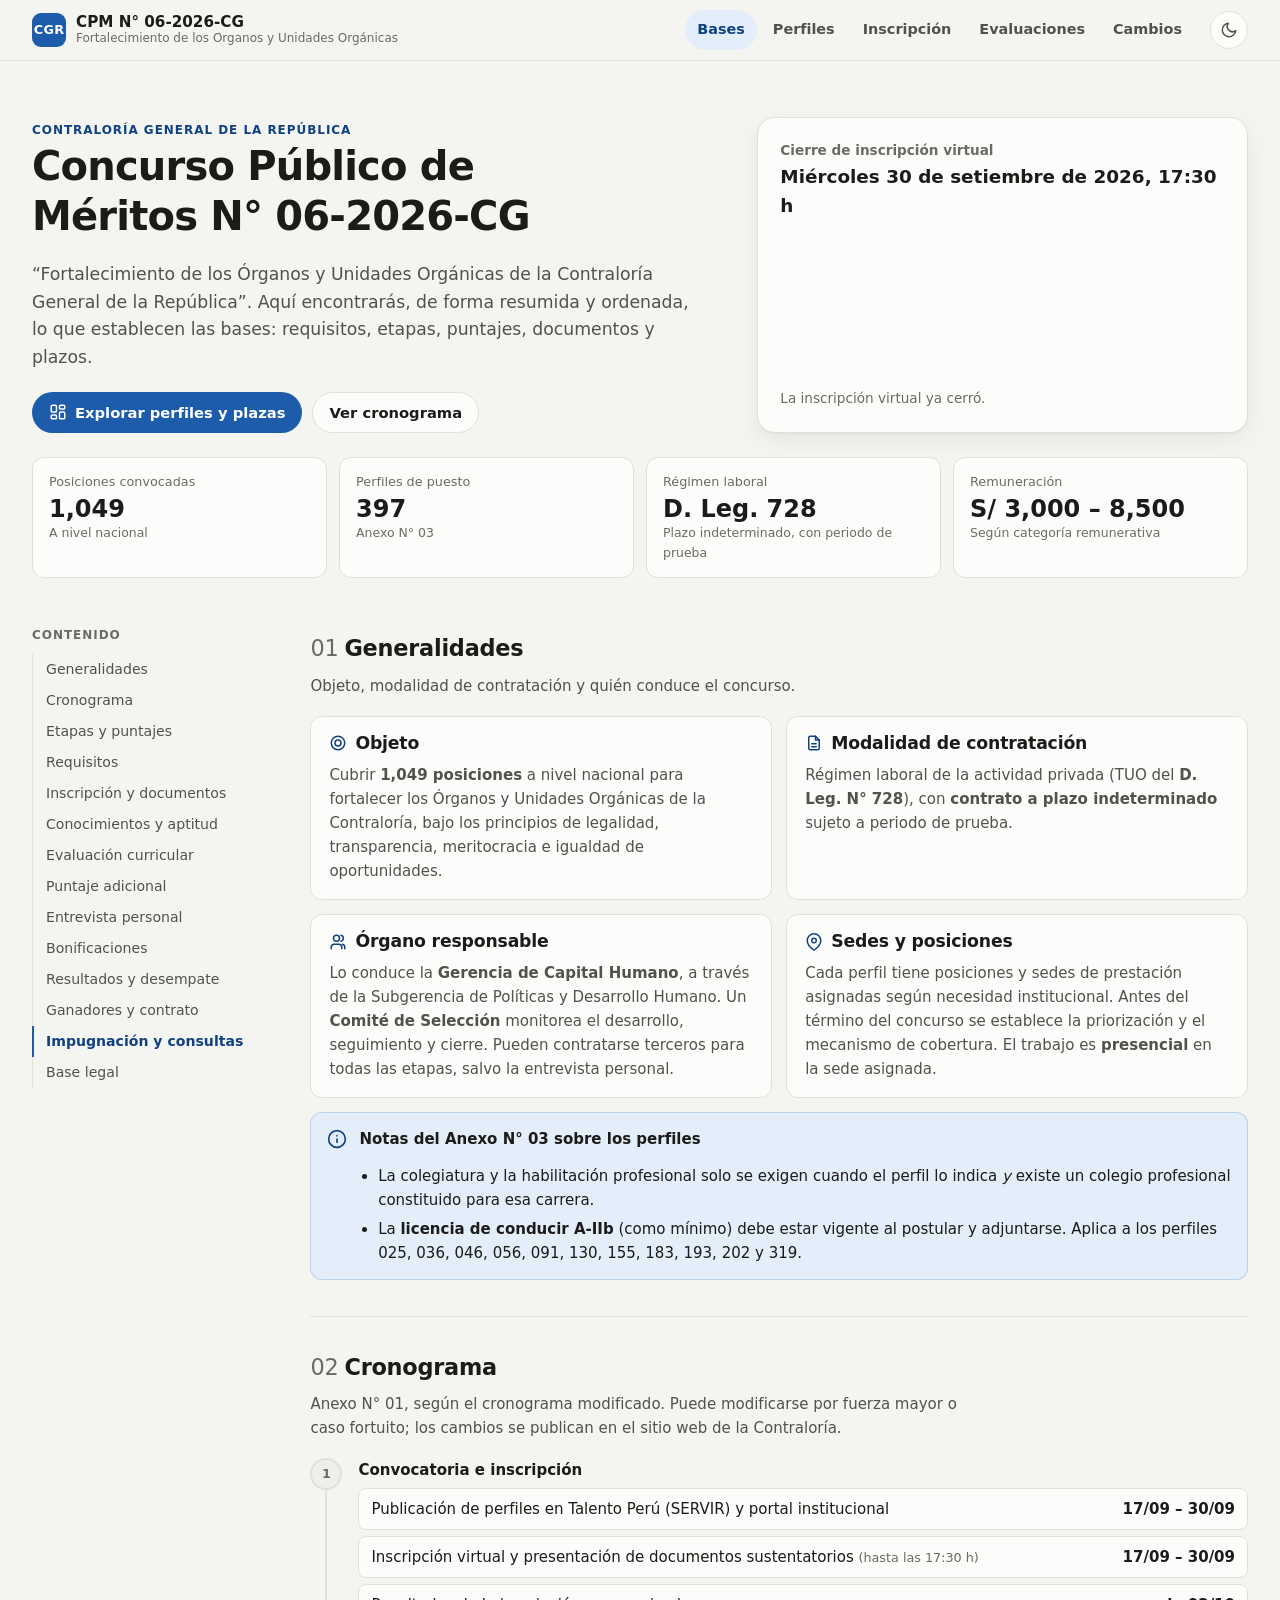
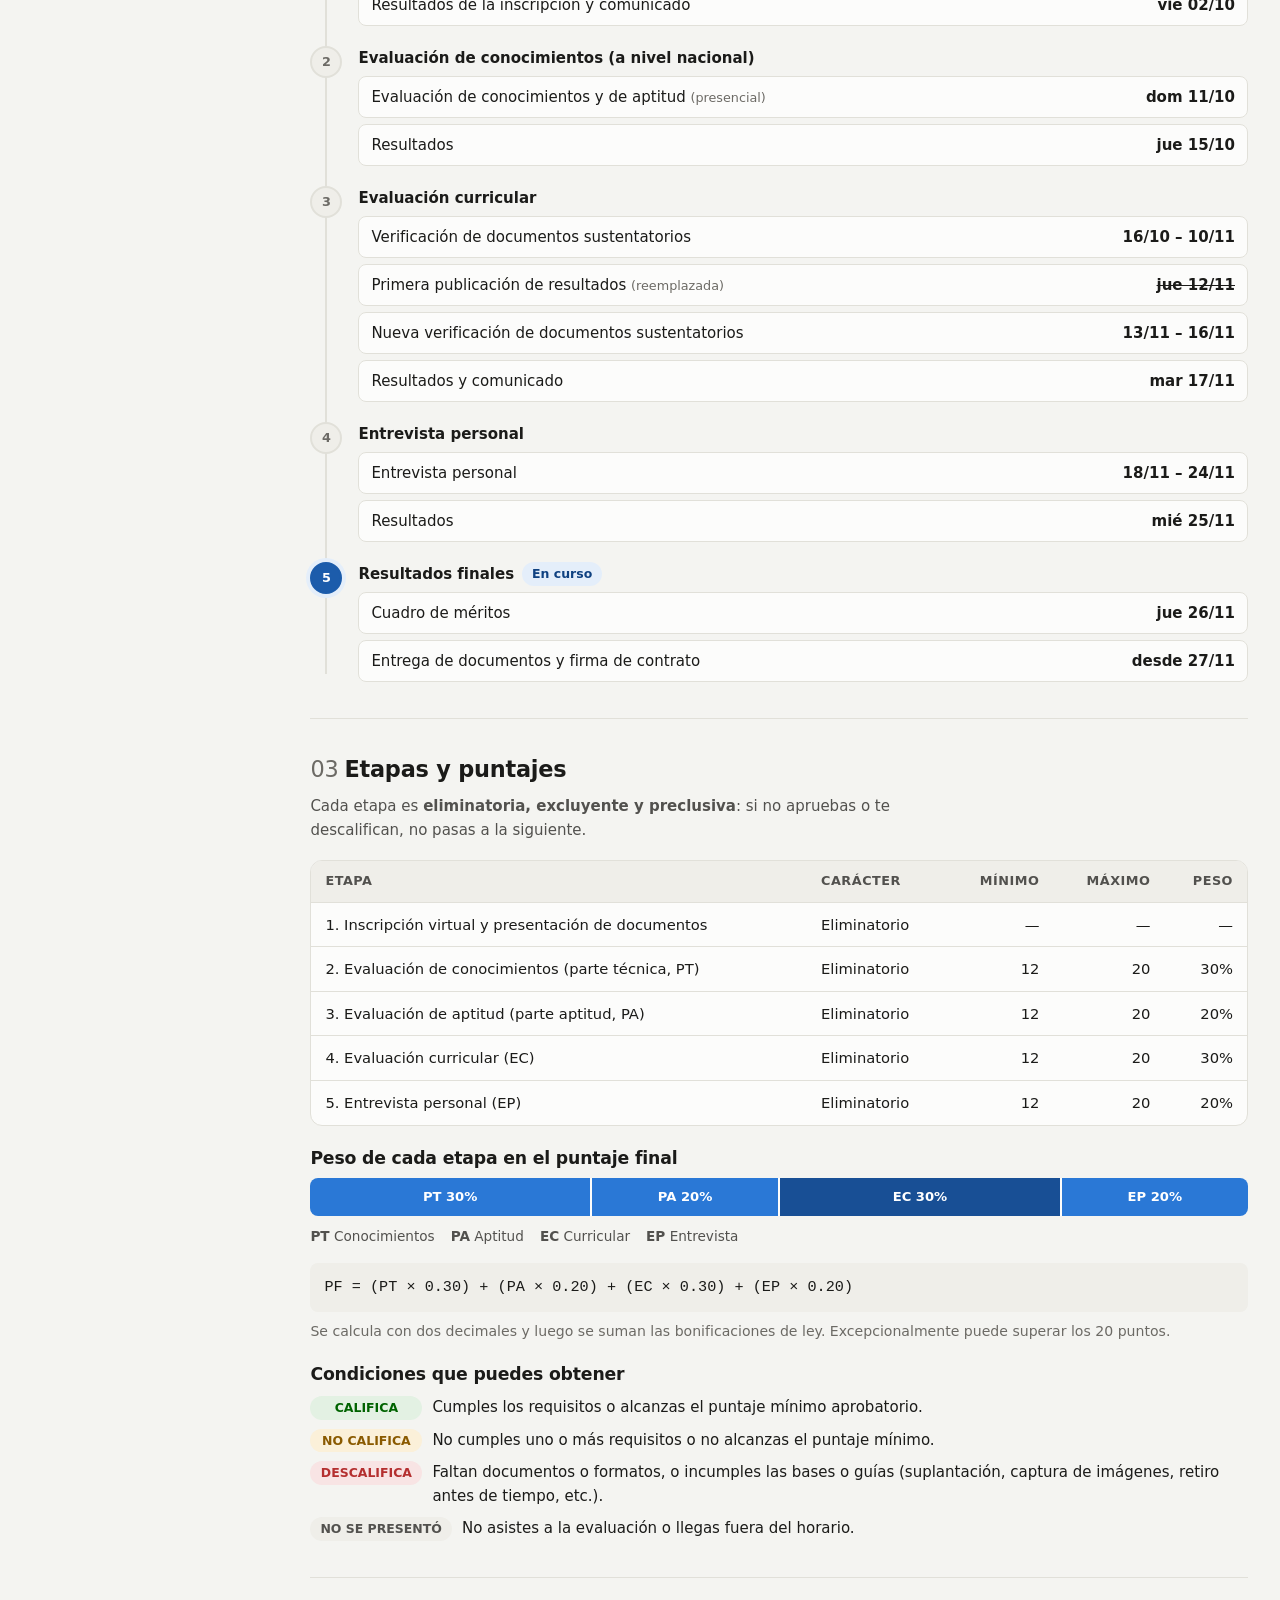
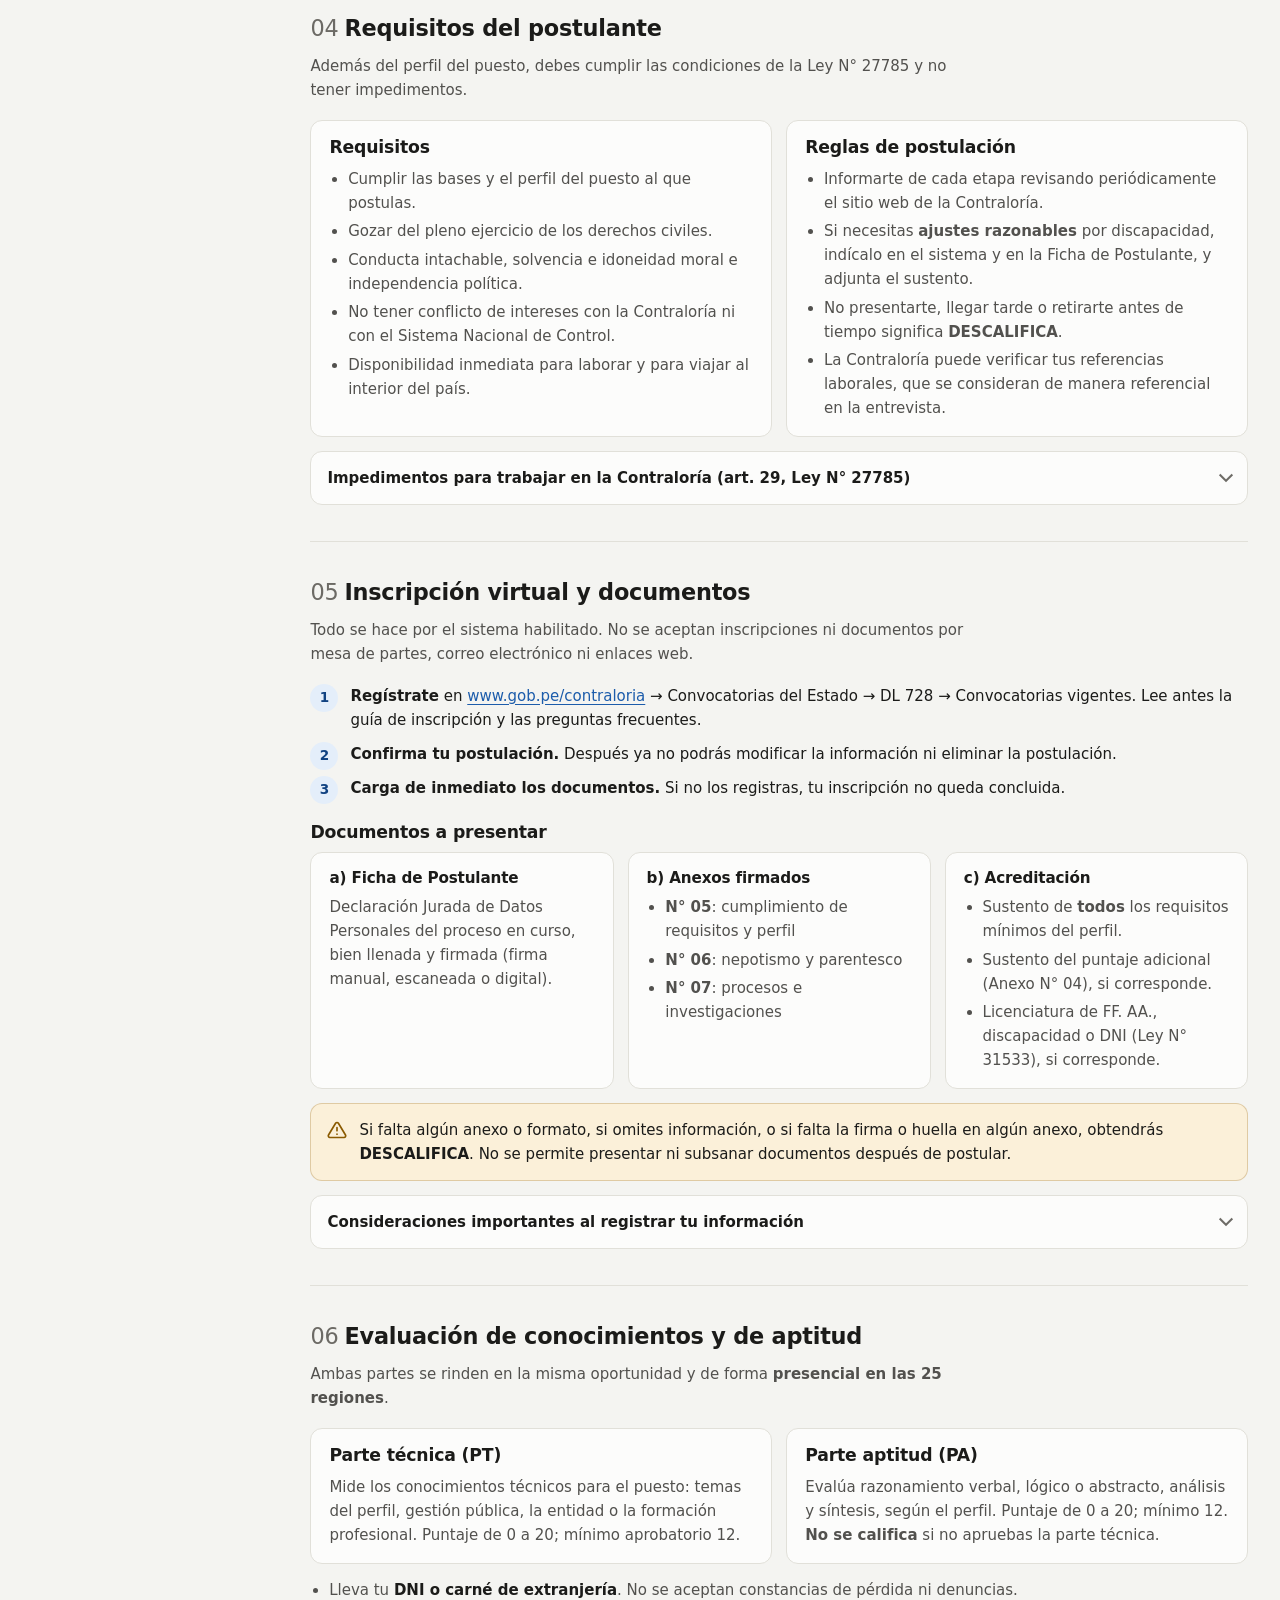
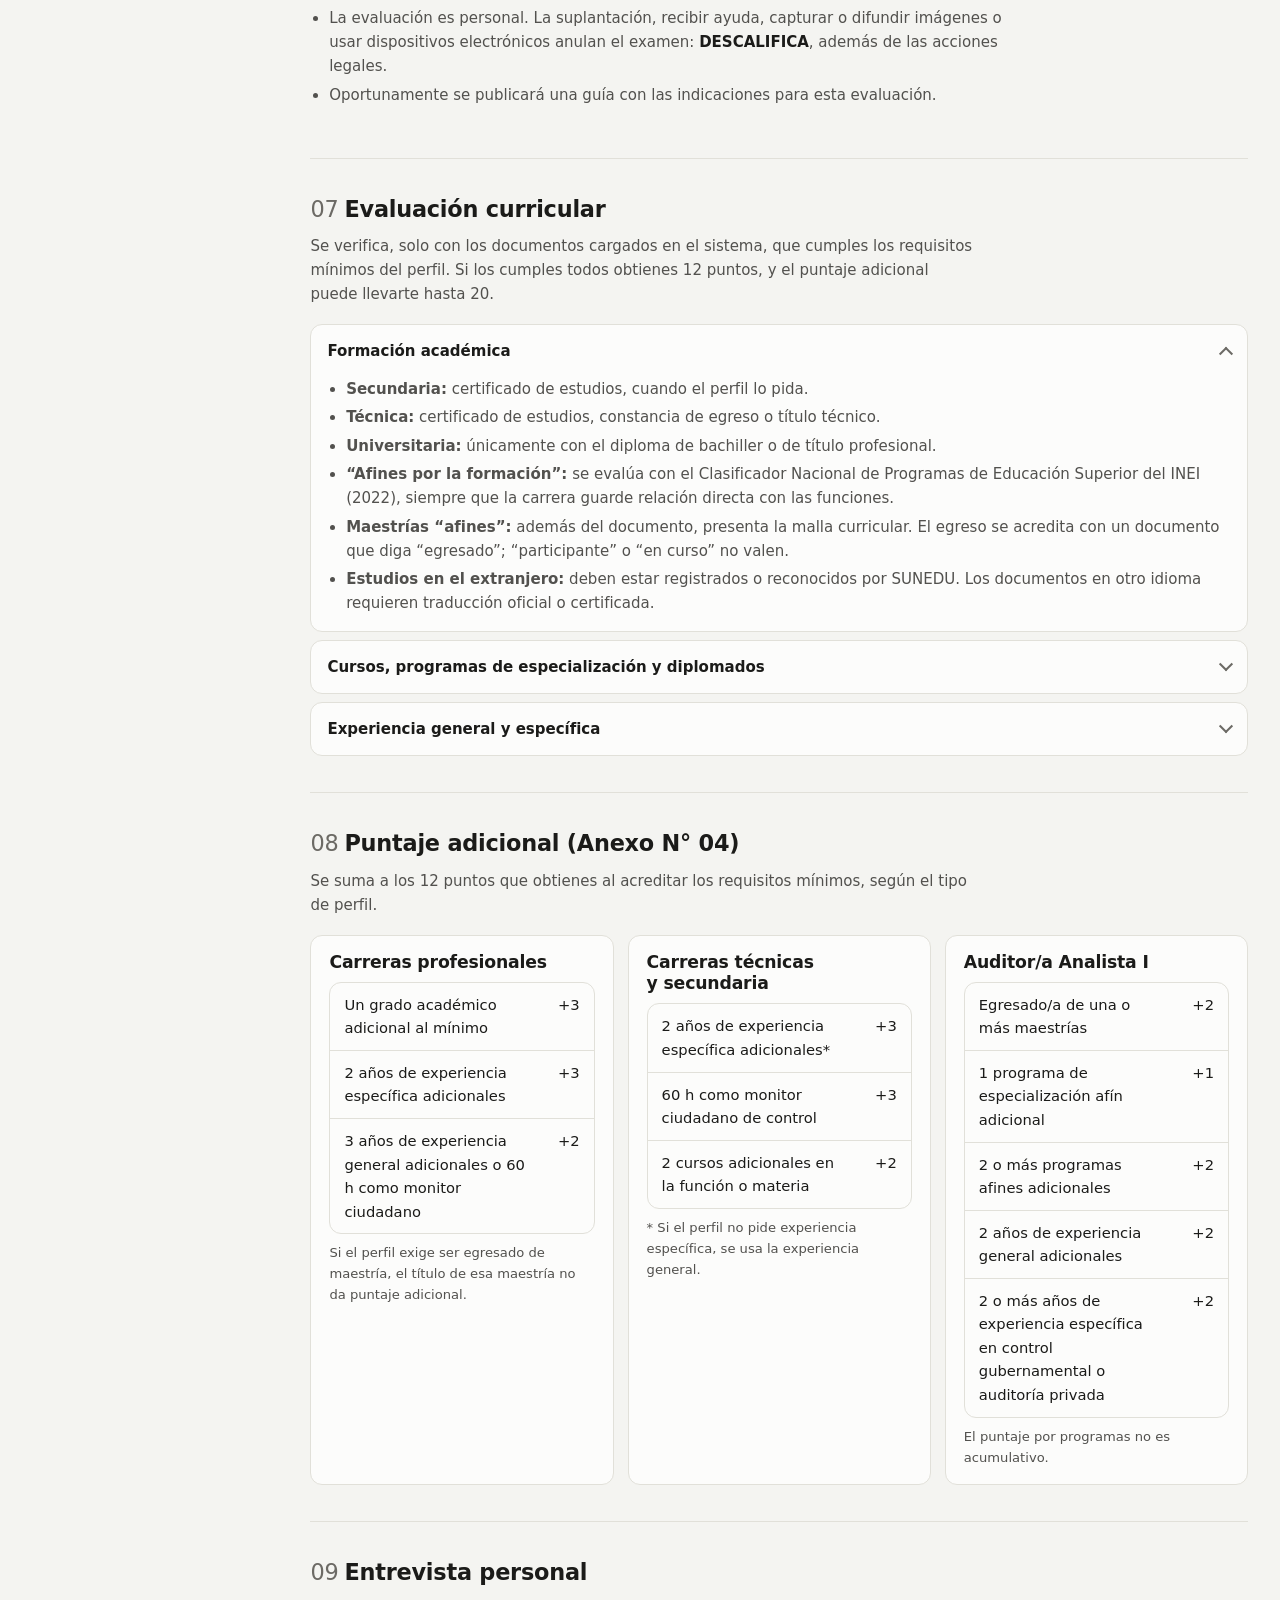
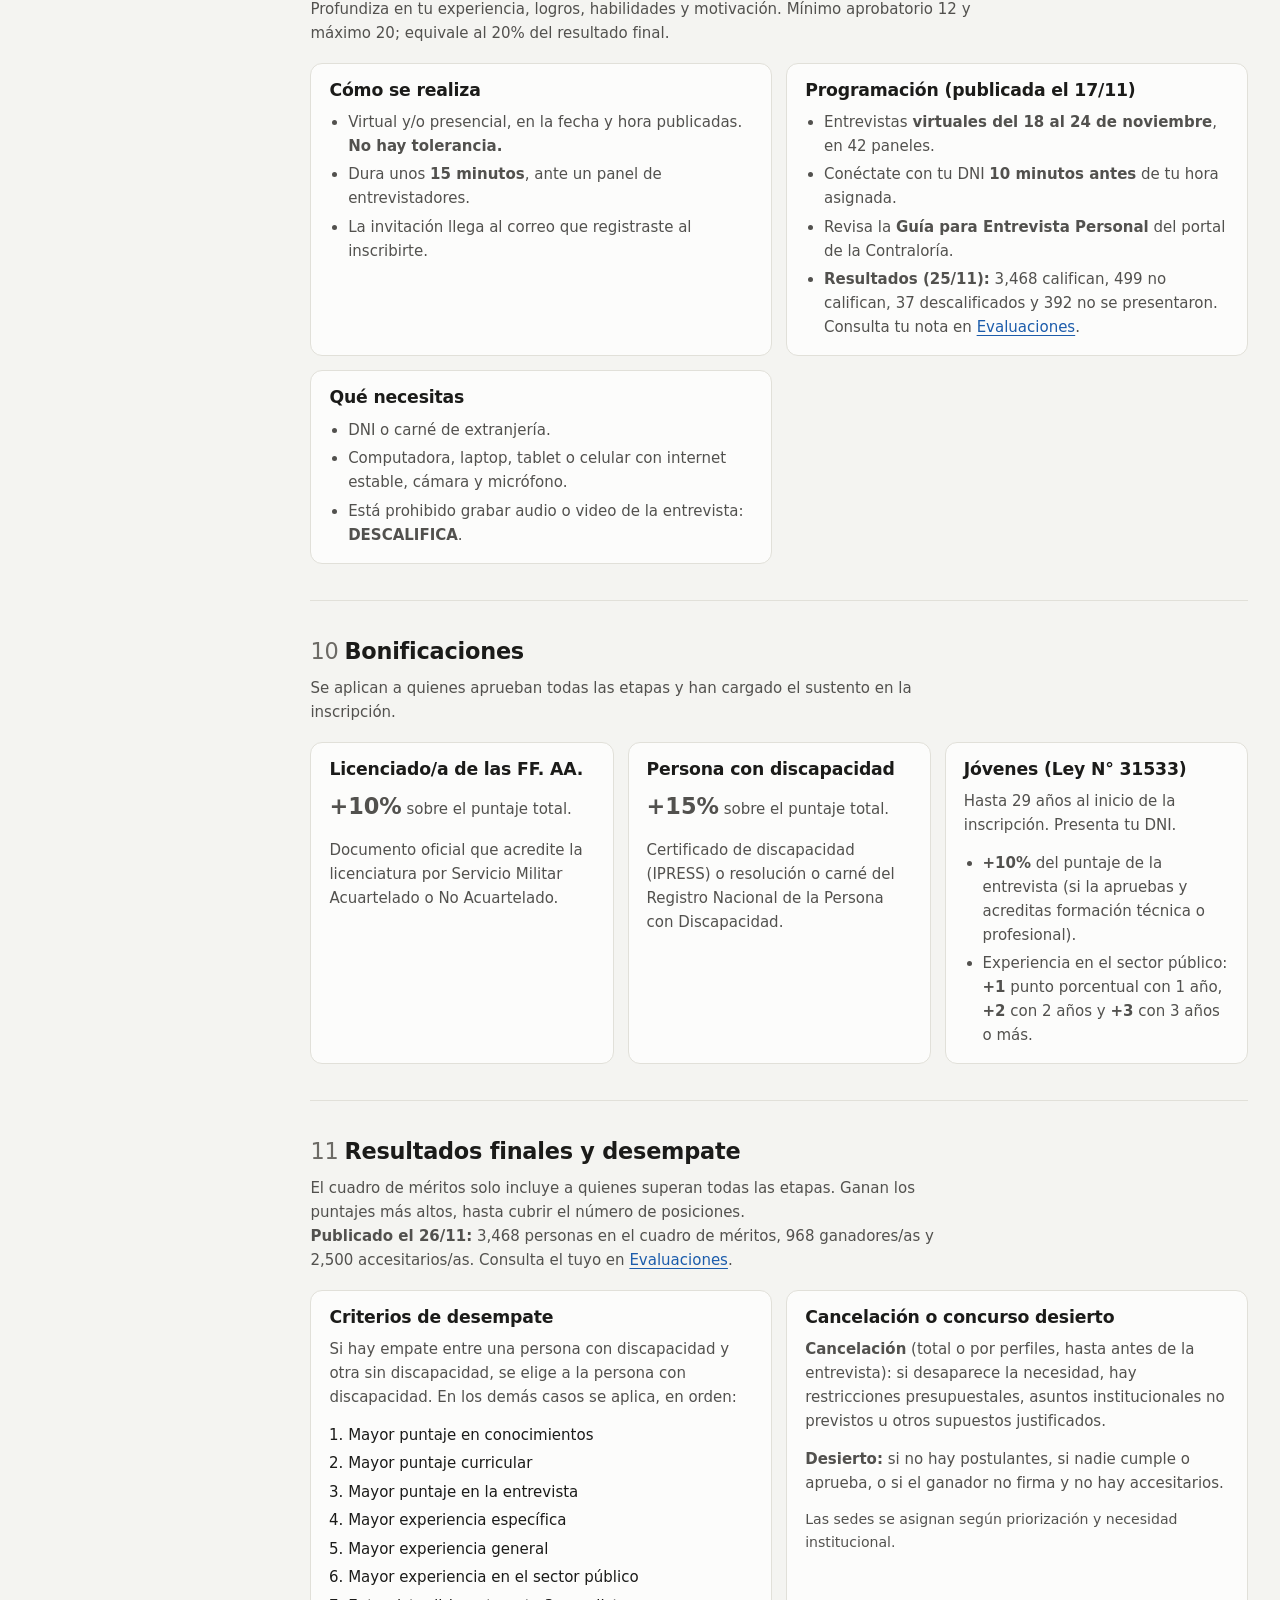
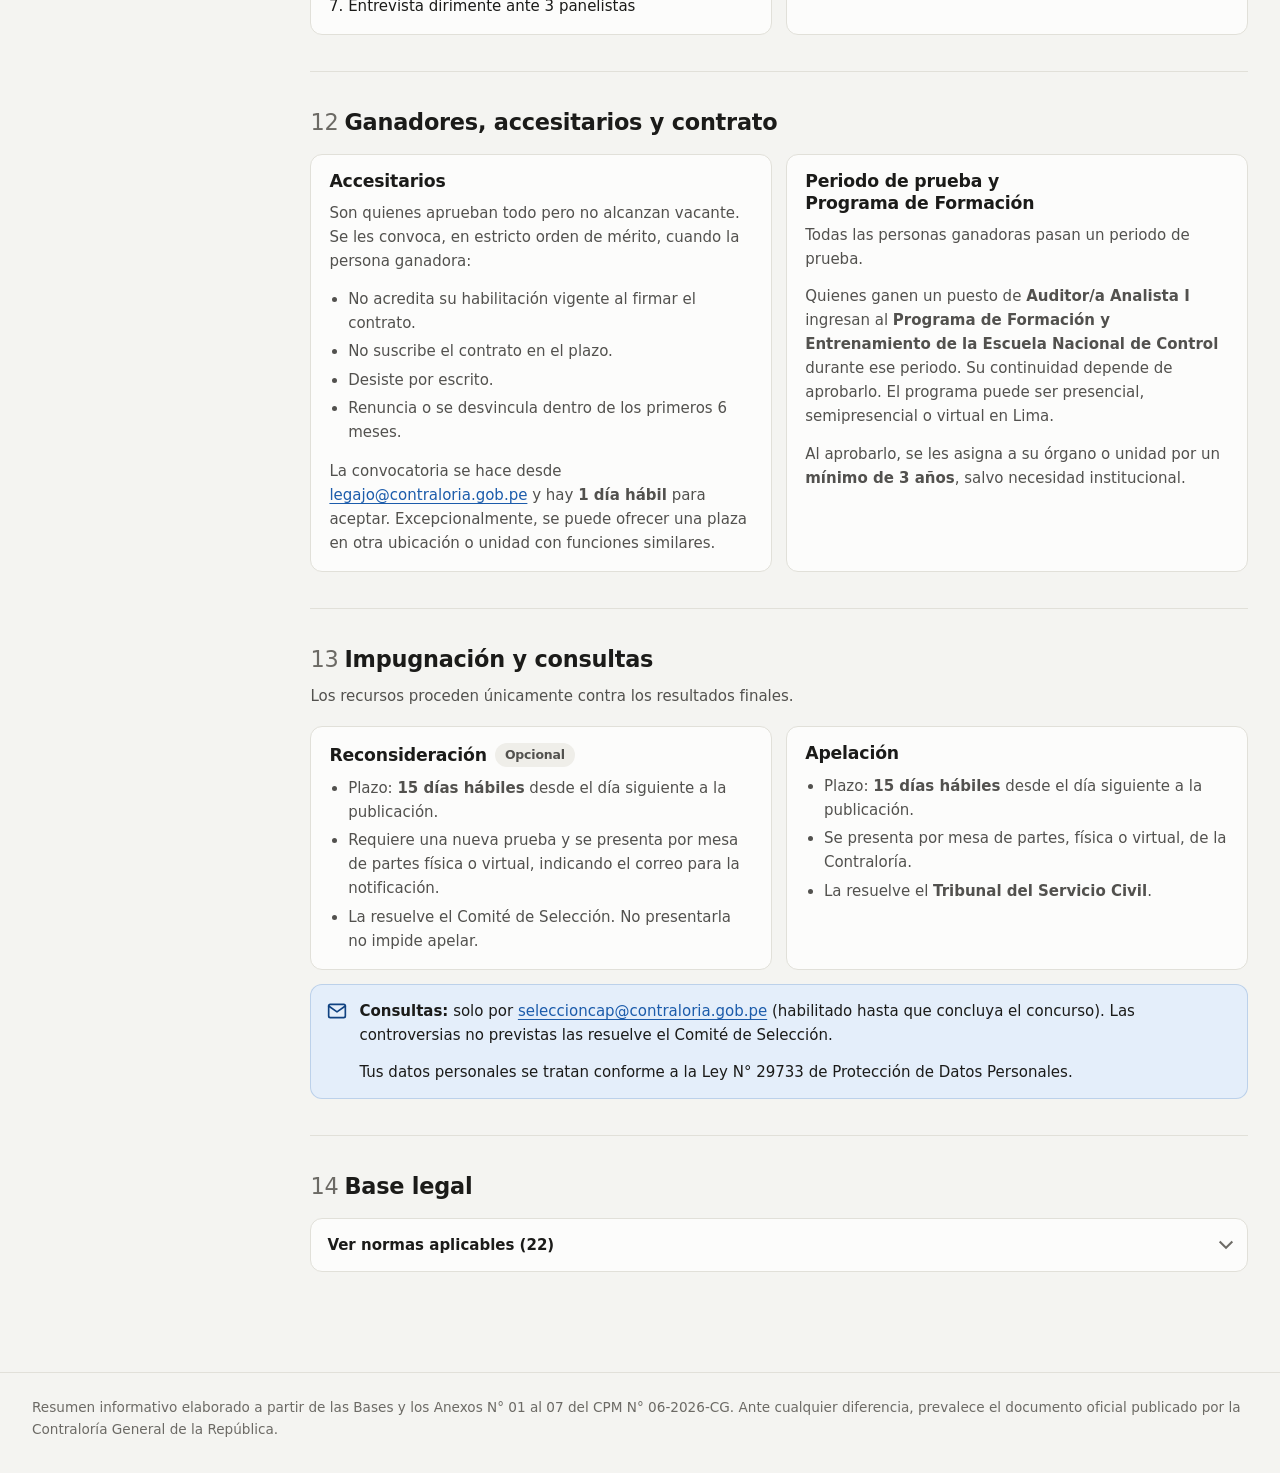
==== commit 32f21bc9: "Integra los resultados finales y el cuadro de méritos El generador lee el cuadro de méritos del 26/1" ====
--- a/index.html
+++ b/index.html
@@ -540,6 +540,7 @@
         <header>
           <h2><span class="section-num">11</span>Resultados finales y desempate</h2>
           <p>El cuadro de méritos solo incluye a quienes superan todas las etapas. Ganan los puntajes más altos, hasta cubrir el número de posiciones.</p>
+          <p><strong>Publicado el 26/11:</strong> 3,468 personas en el cuadro de méritos, 968 ganadores/as y 2,500 accesitarios/as. Consulta el tuyo en <a href="evaluaciones.html?ganando=1&amp;sort=merito">Evaluaciones</a>.</p>
         </header>
         <div class="grid-2">
           <div class="info-card">
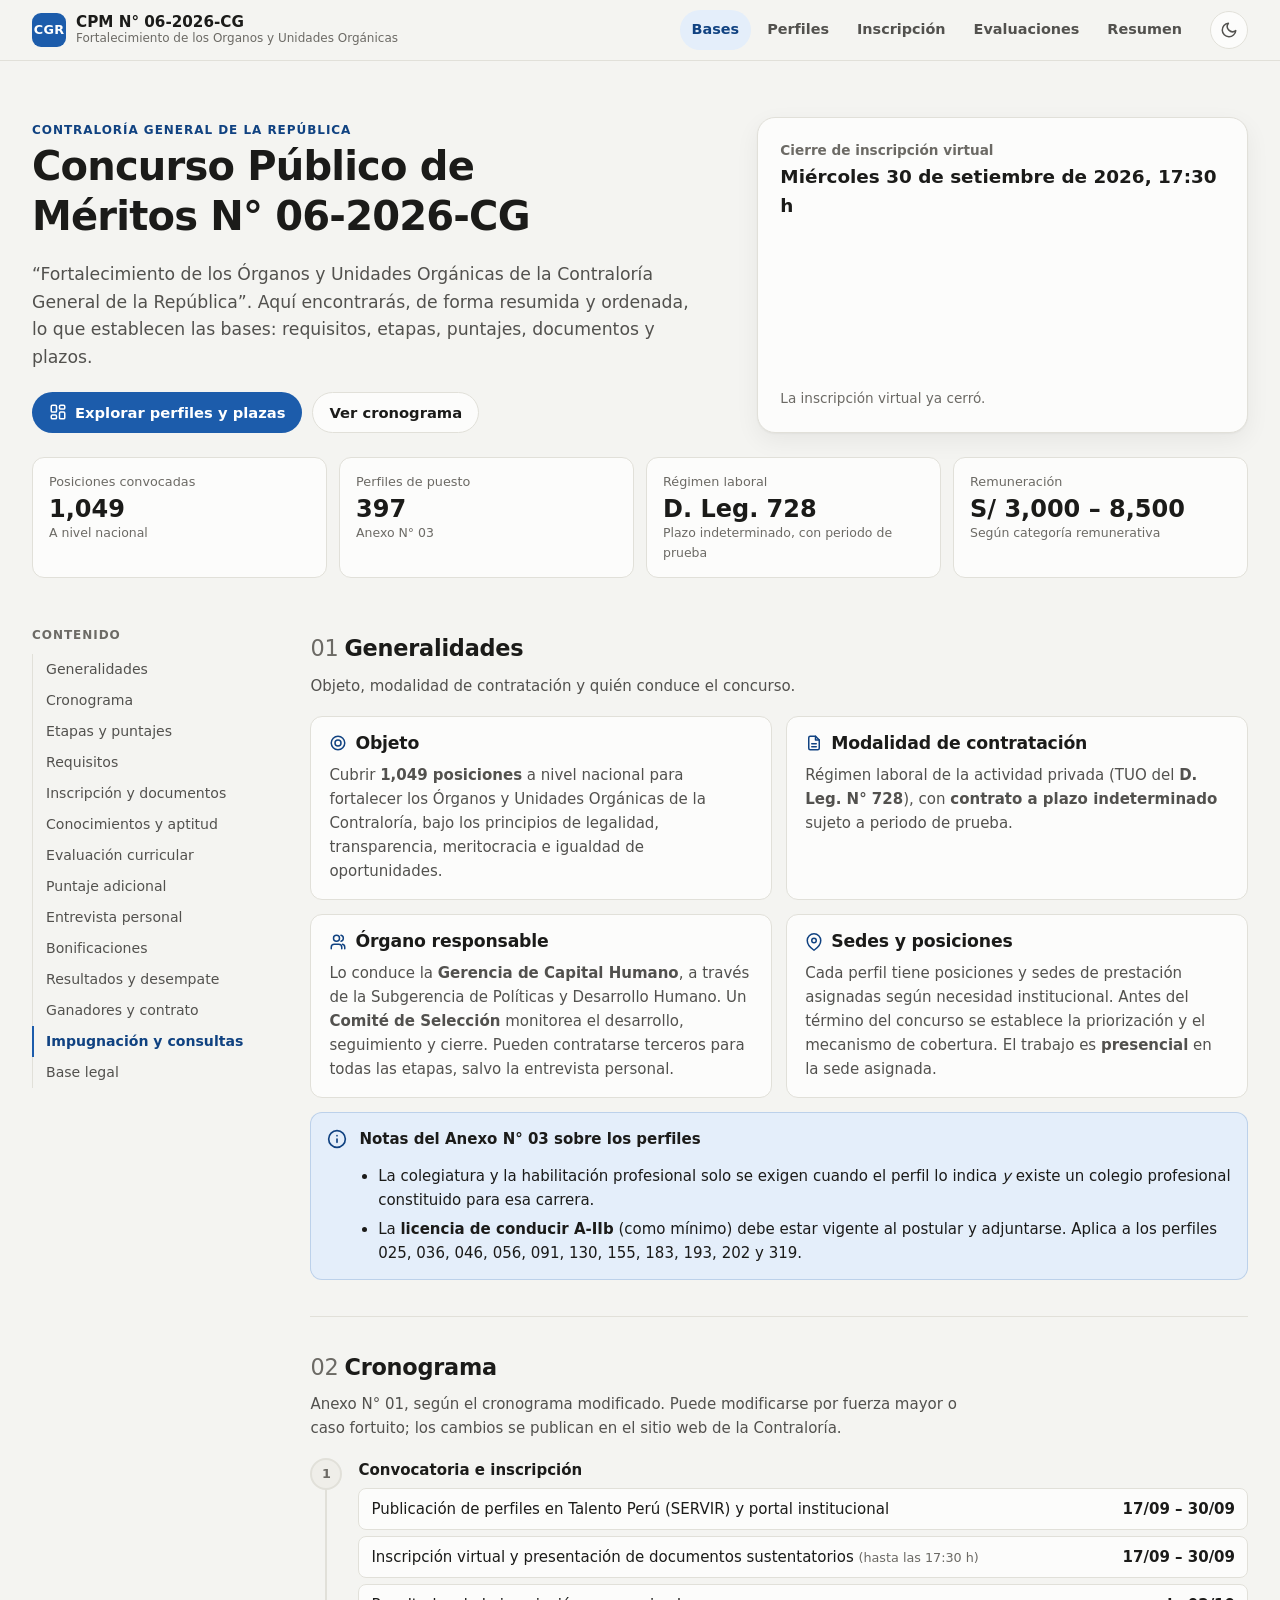
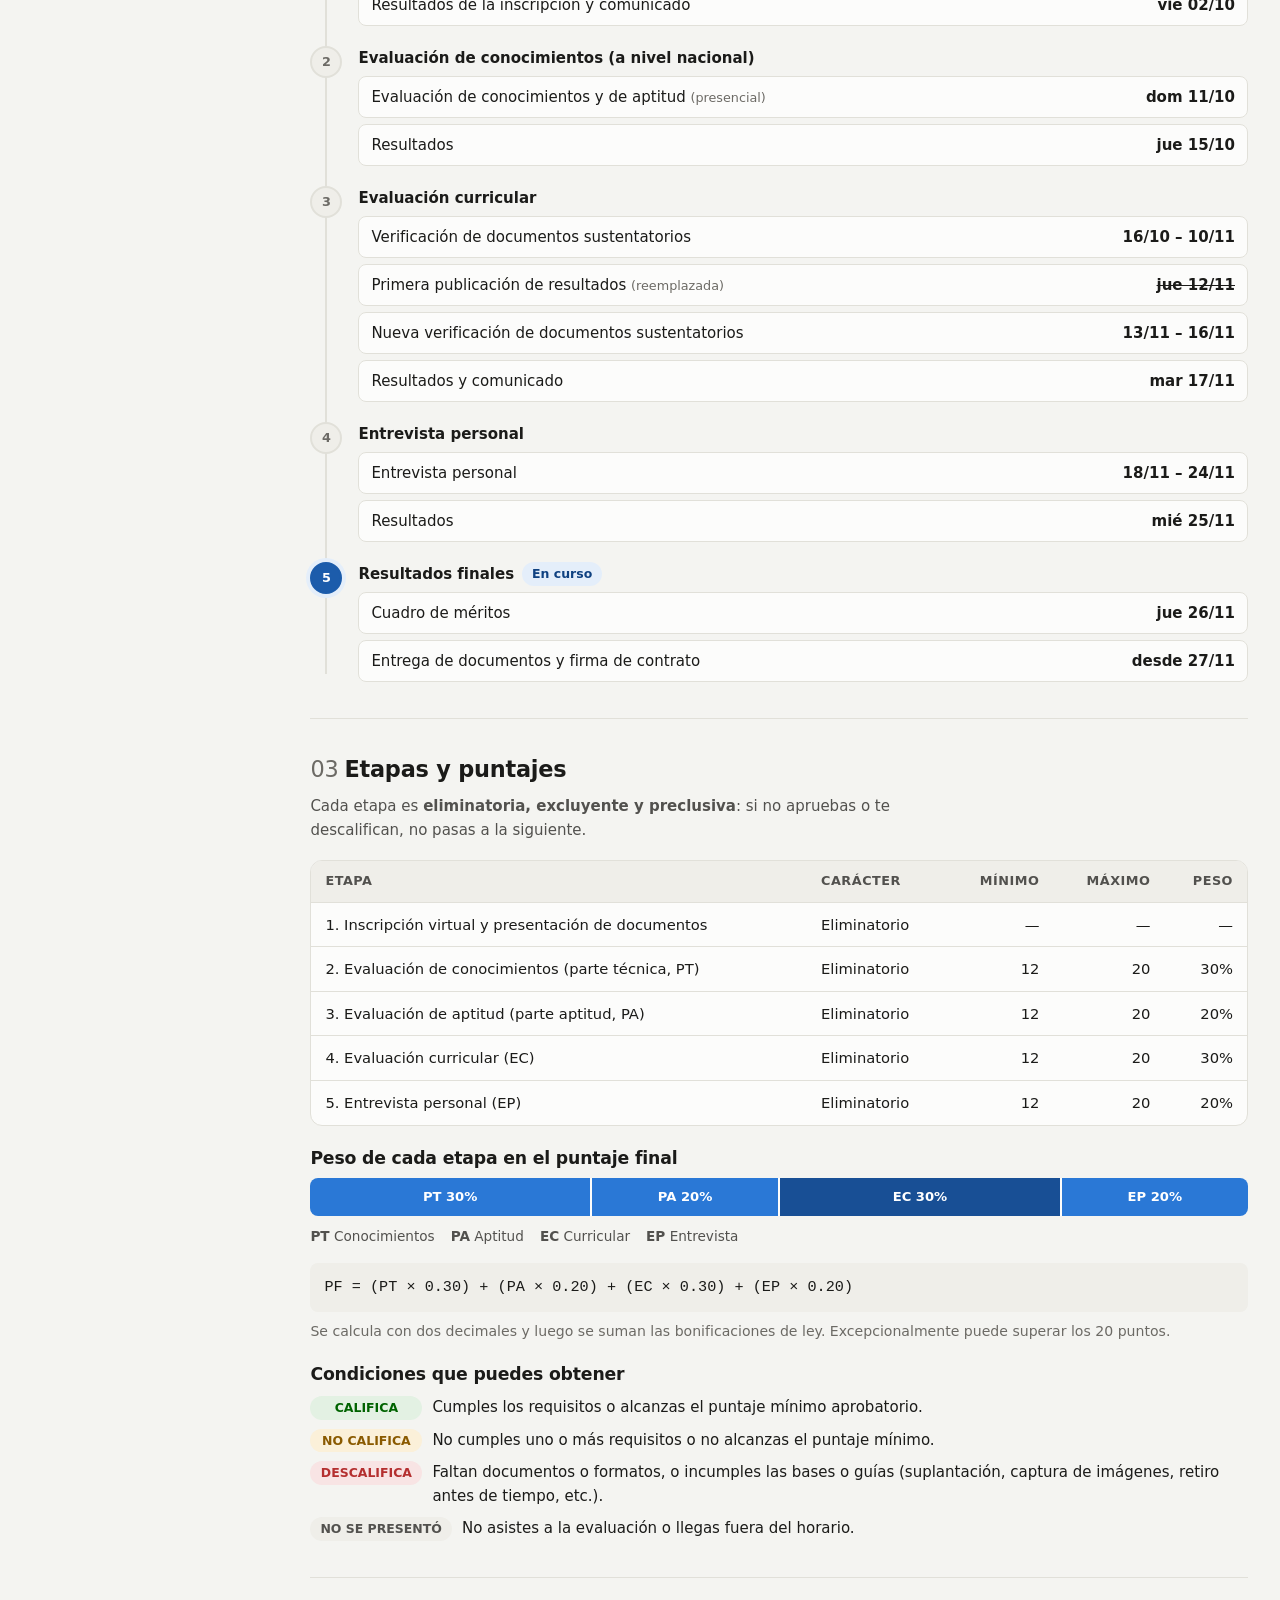
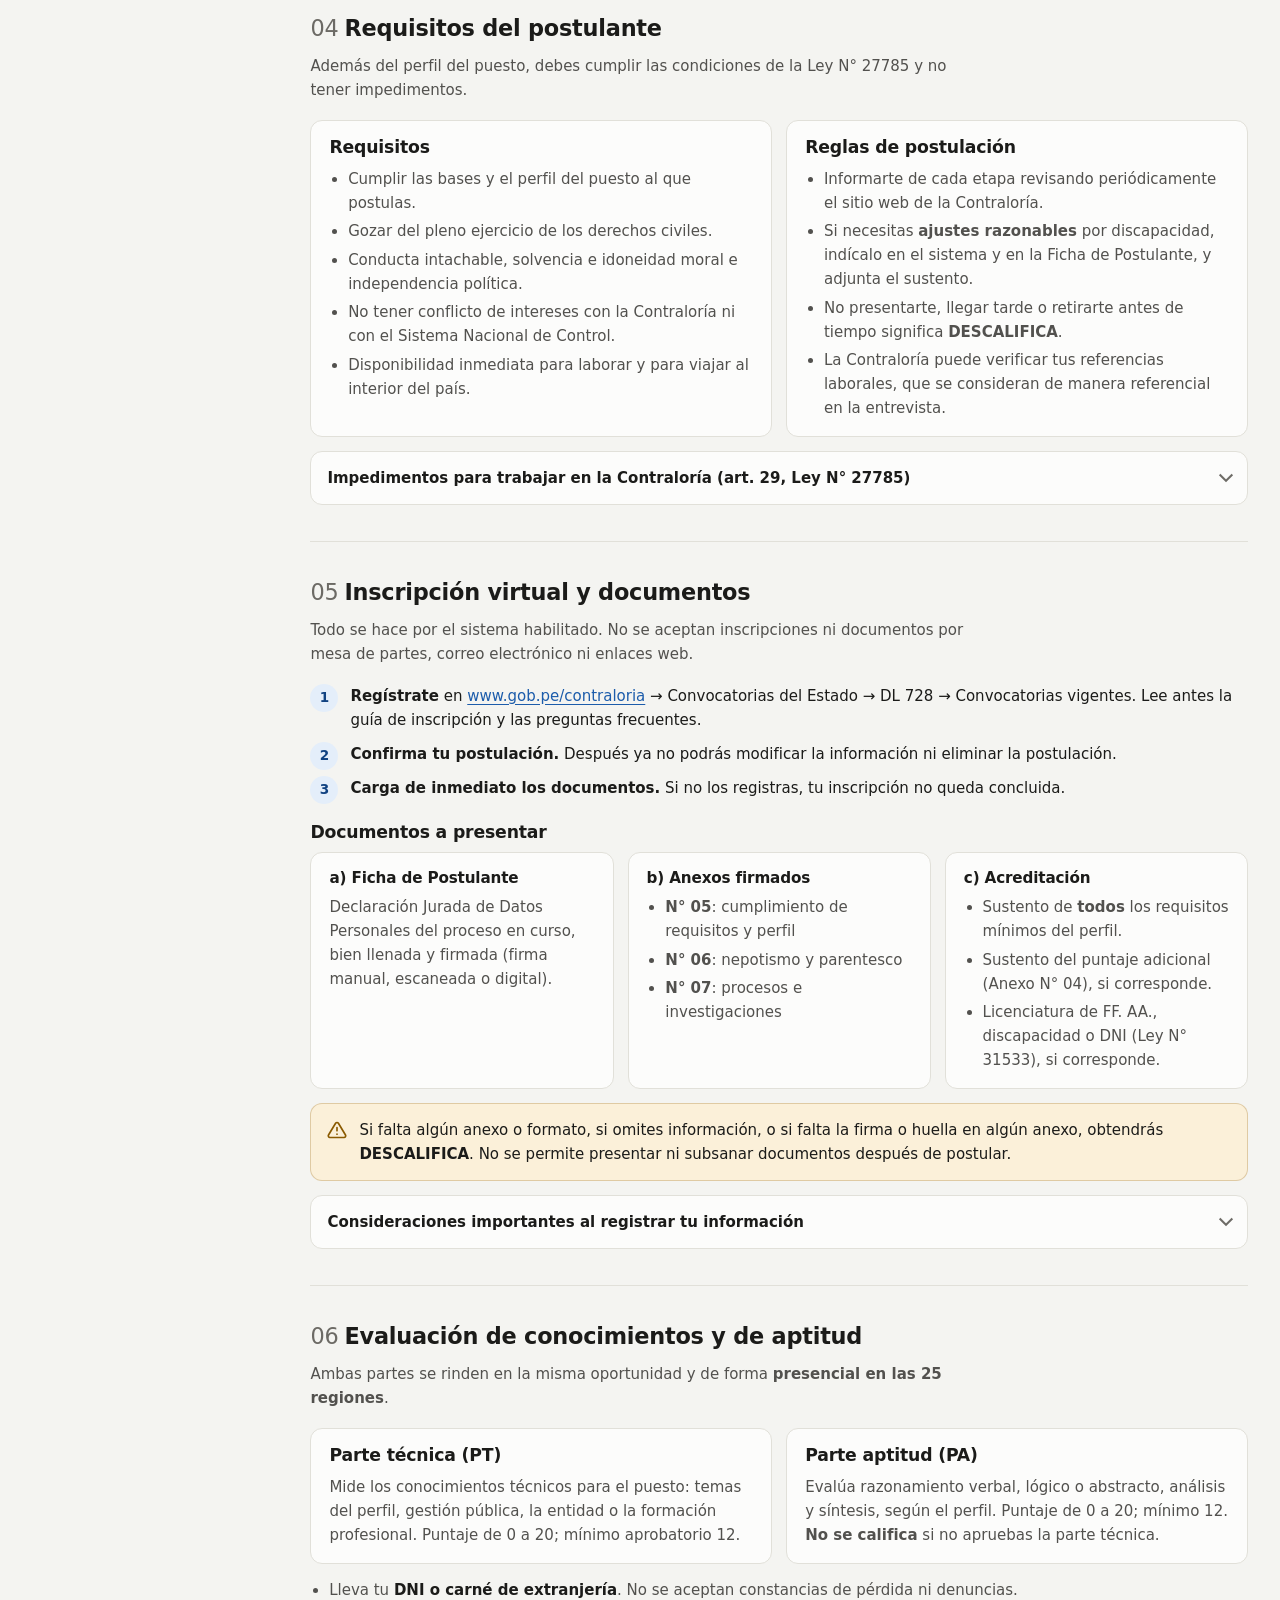
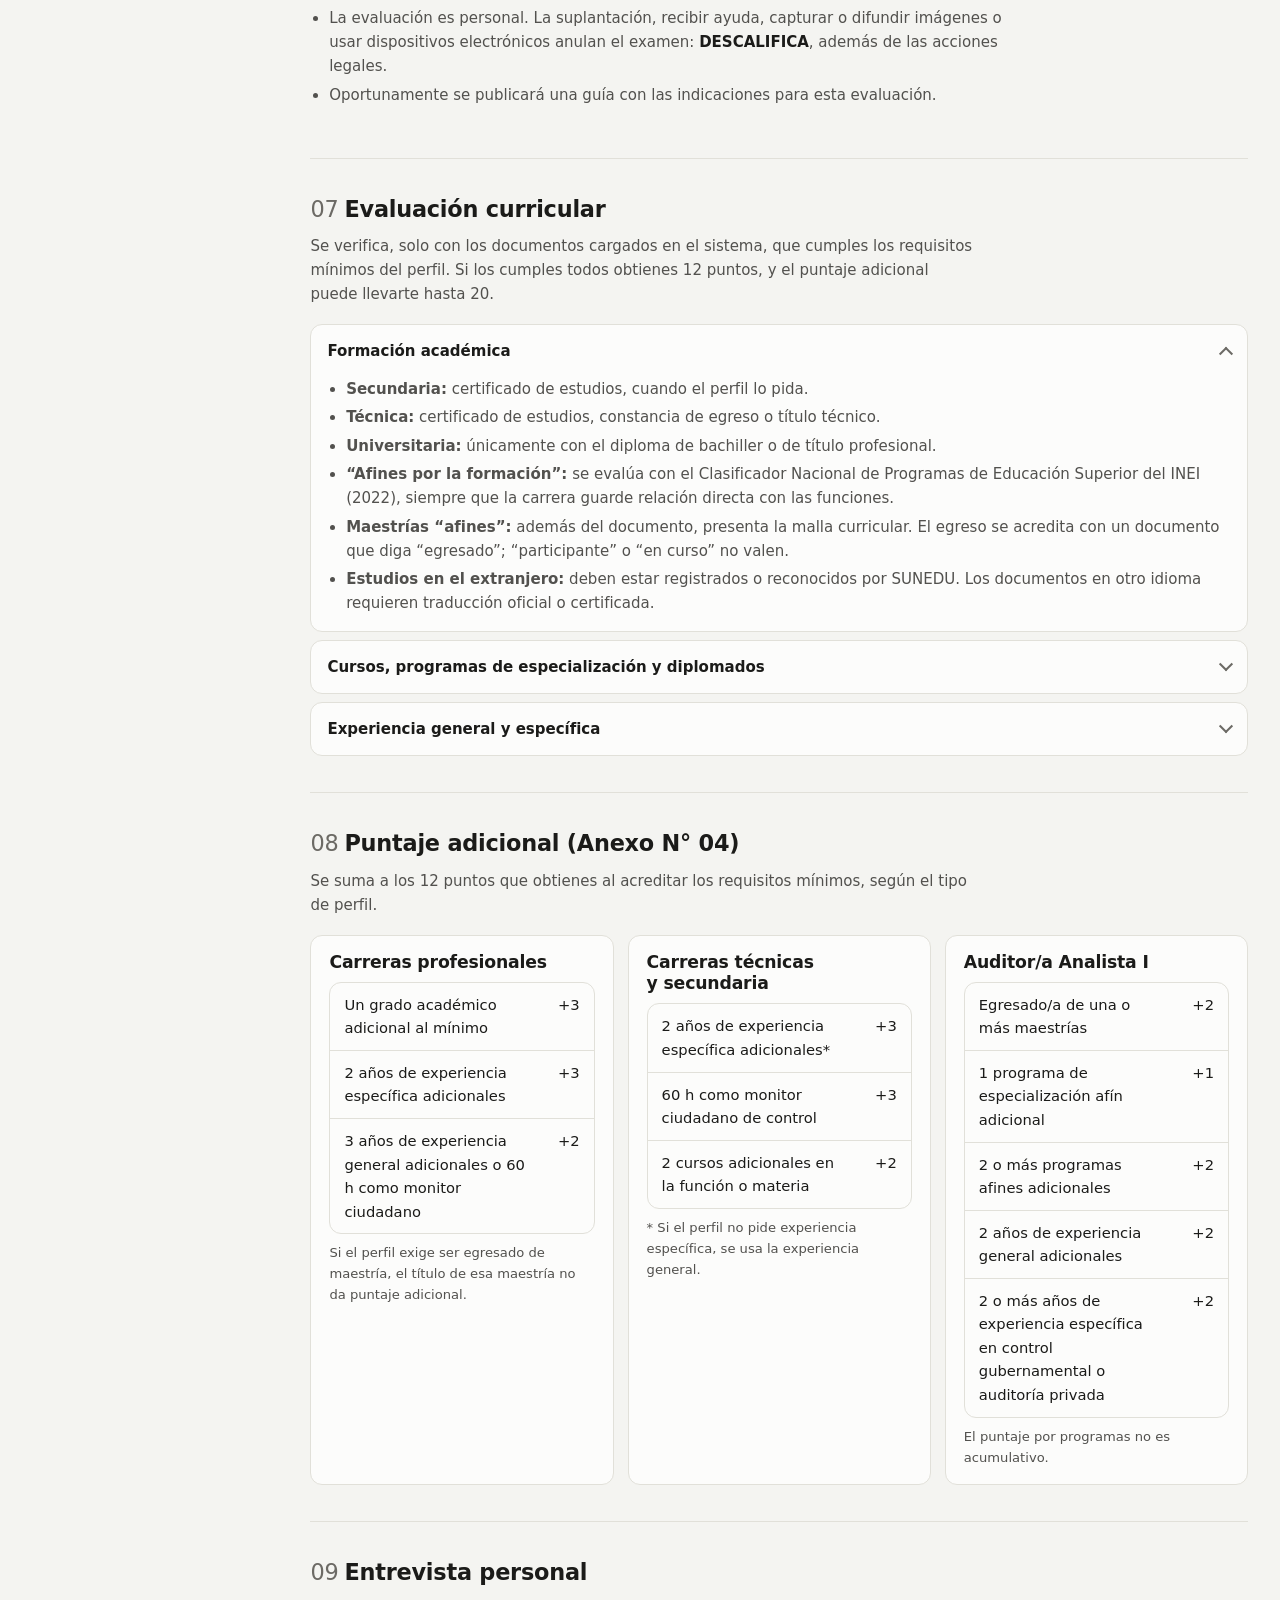
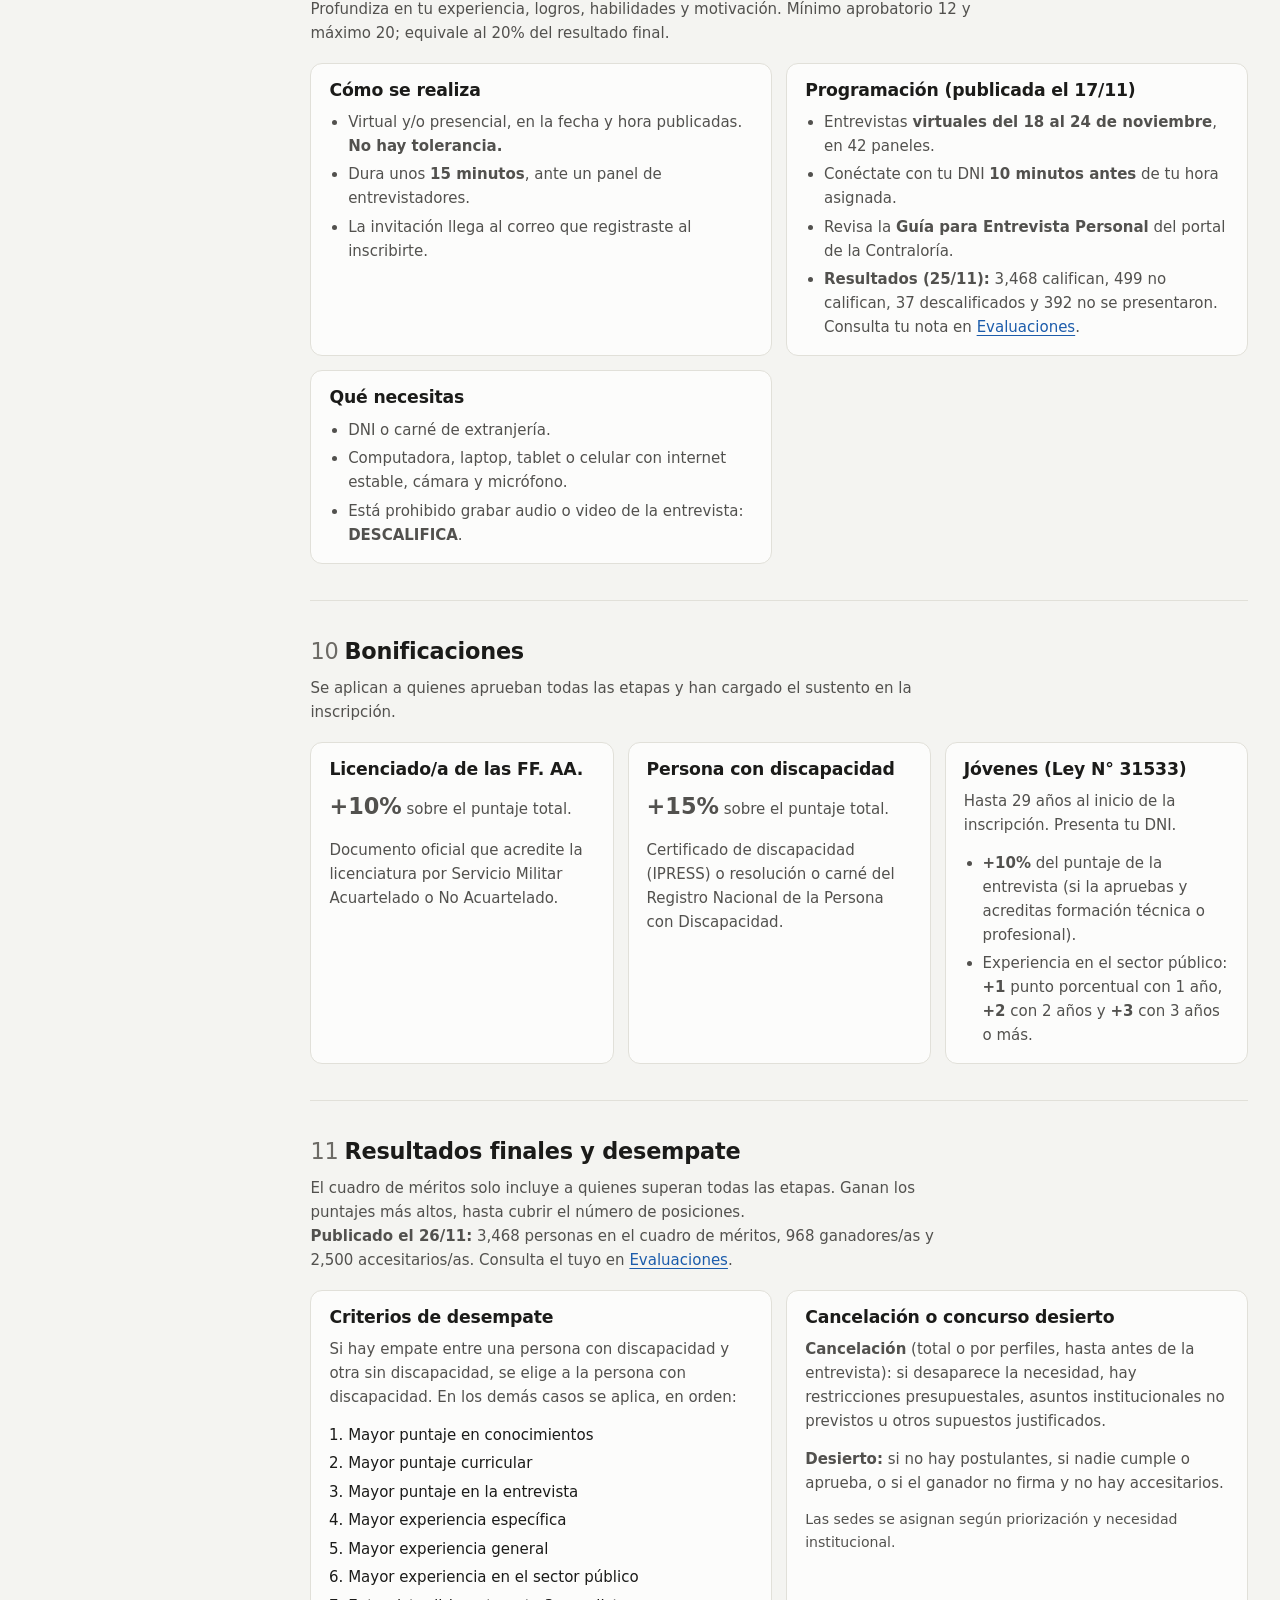
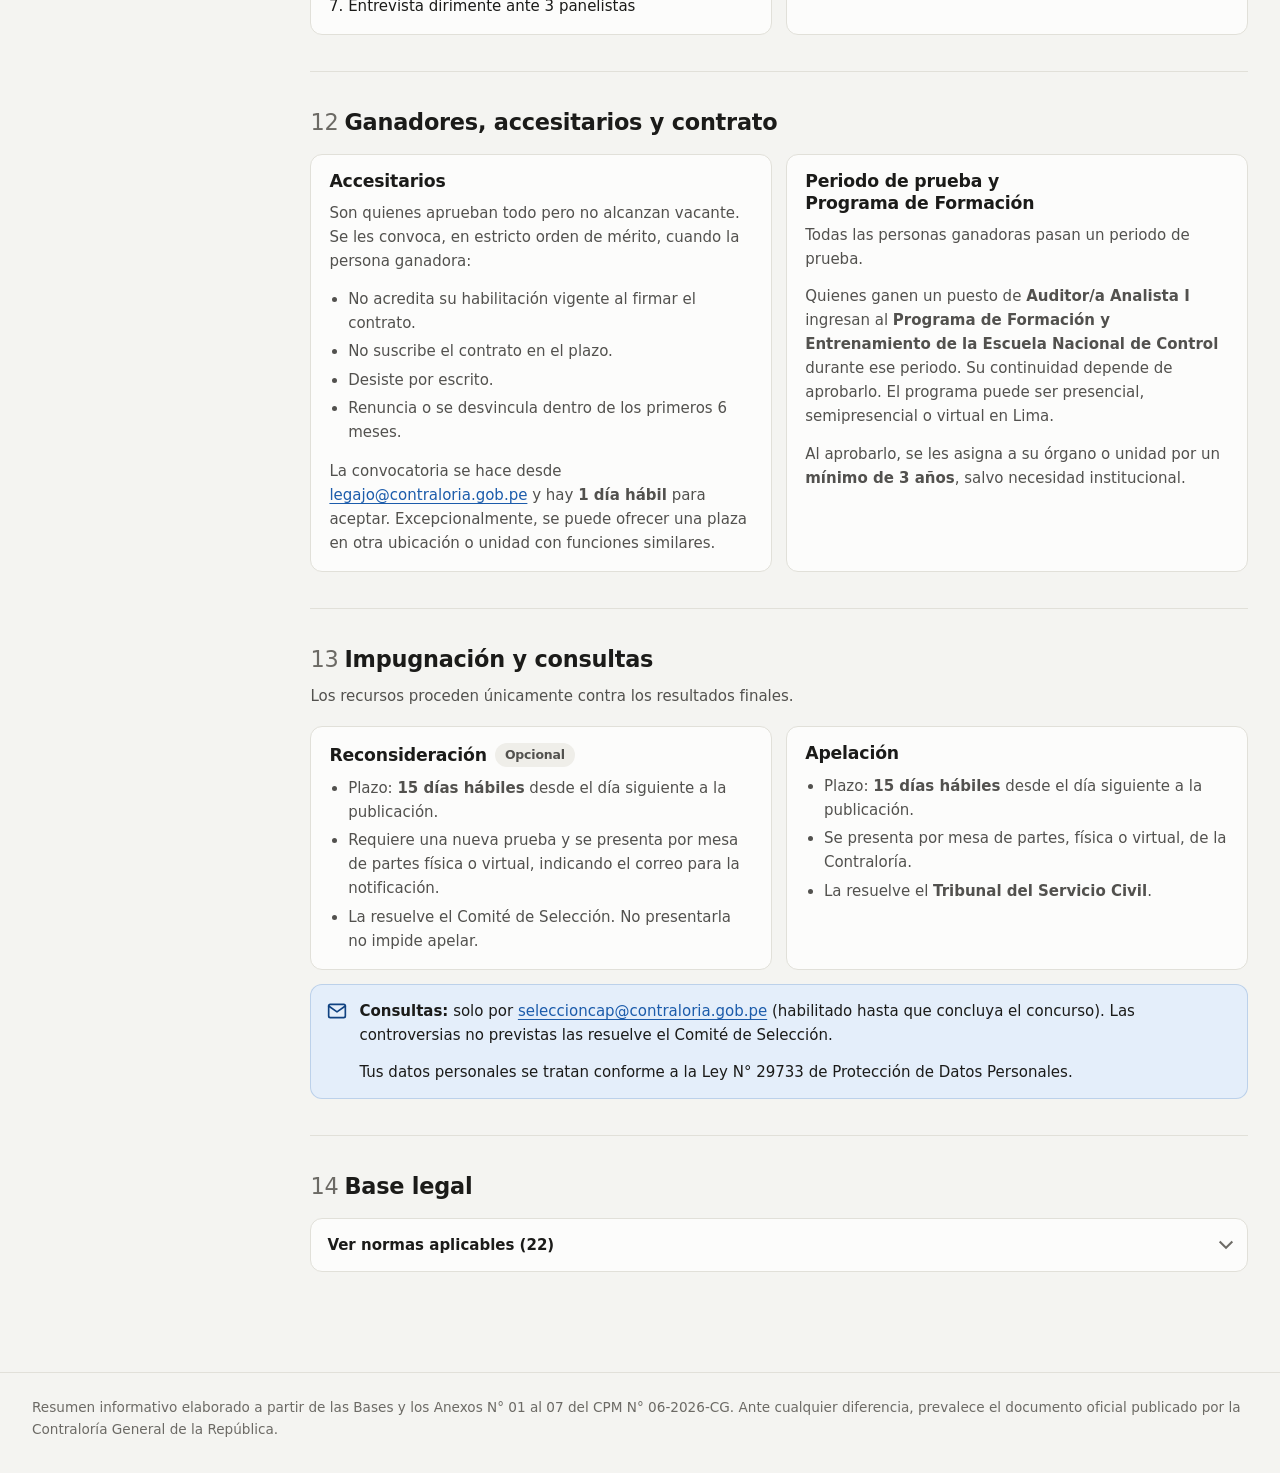
==== commit dfef05cc: "Reemplaza la página de cambios por el resumen final por perfil Muestra los ganadores de cada perfil " ====
--- a/index.html
+++ b/index.html
@@ -24,7 +24,7 @@
       <a class="nav__link" href="dashboard.html">Perfiles</a>
       <a class="nav__link" href="resultados.html">Inscripción</a>
       <a class="nav__link" href="evaluaciones.html">Evaluaciones</a>
-      <a class="nav__link" href="cambios.html">Cambios</a>
+      <a class="nav__link" href="resumen.html">Resumen</a>
     </nav>
     <button class="icon-btn" id="theme-toggle" type="button" aria-label="Cambiar tema"></button>
   </div>
